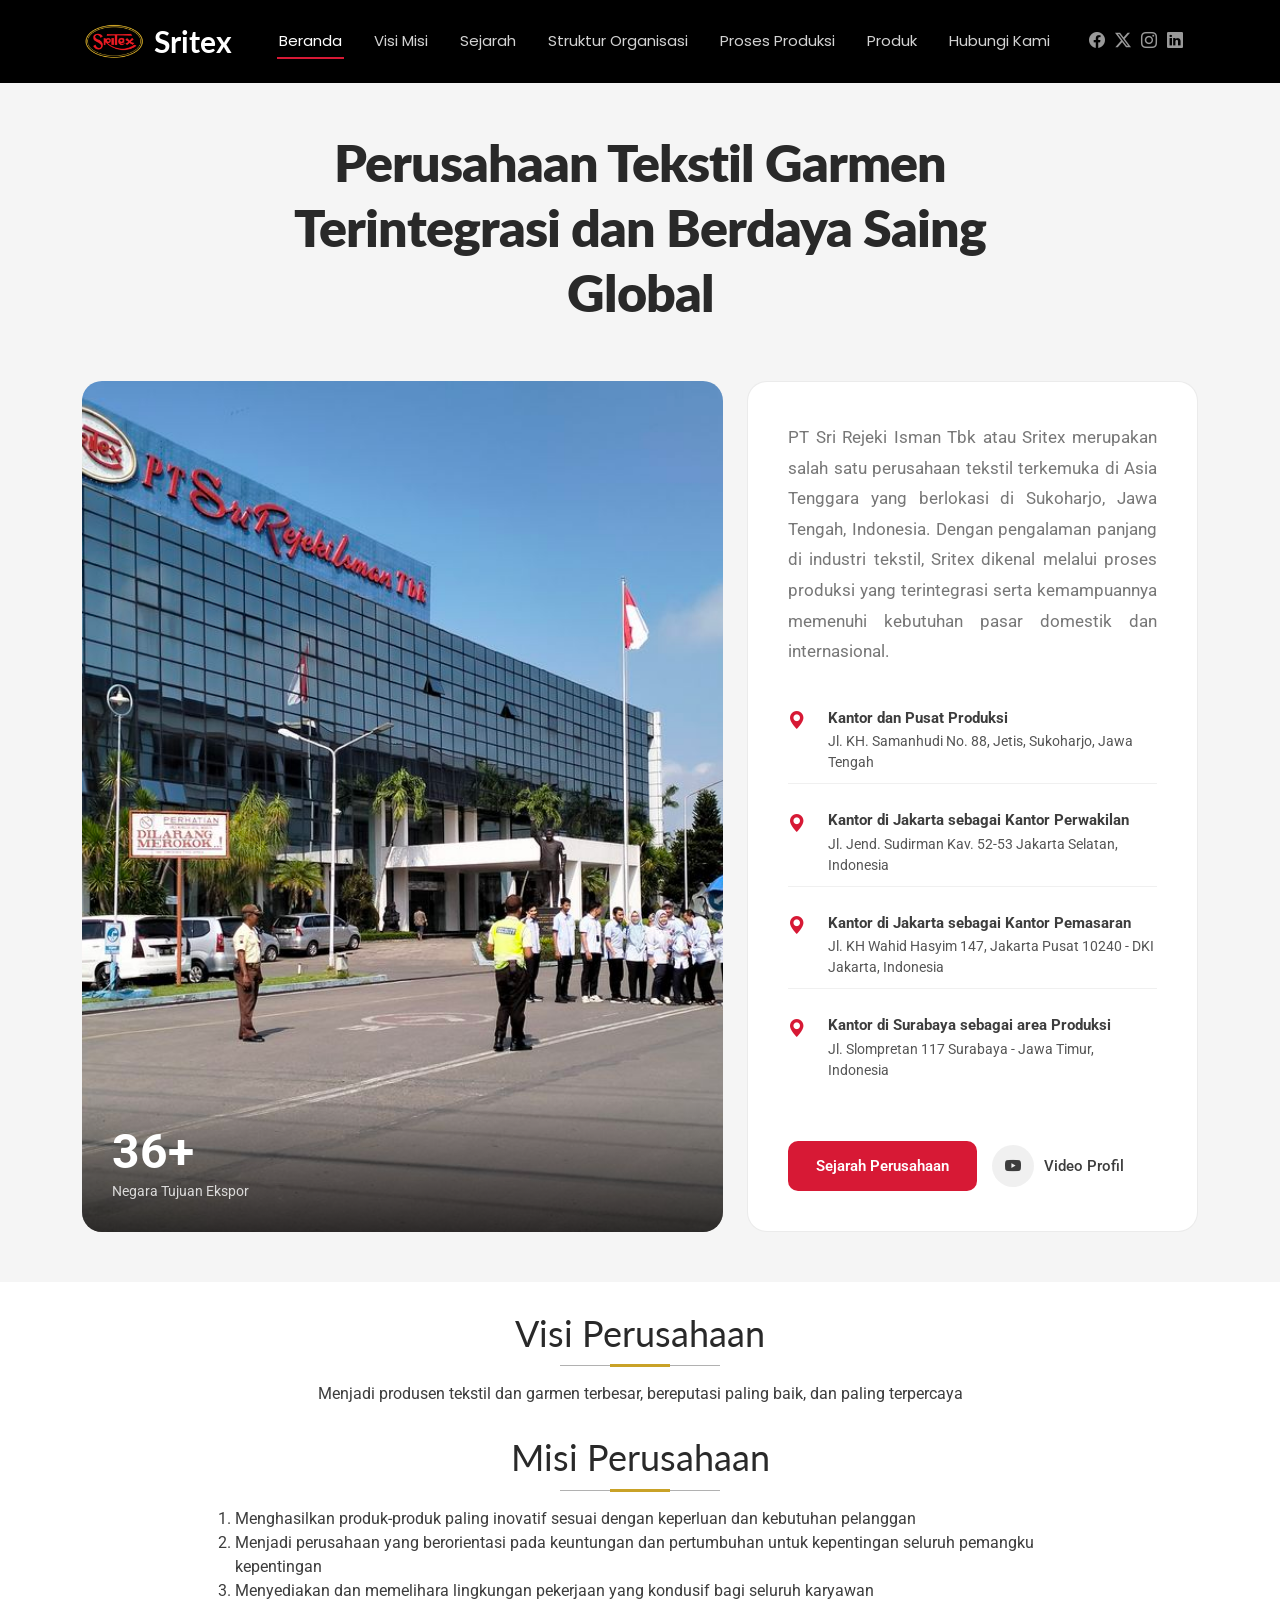
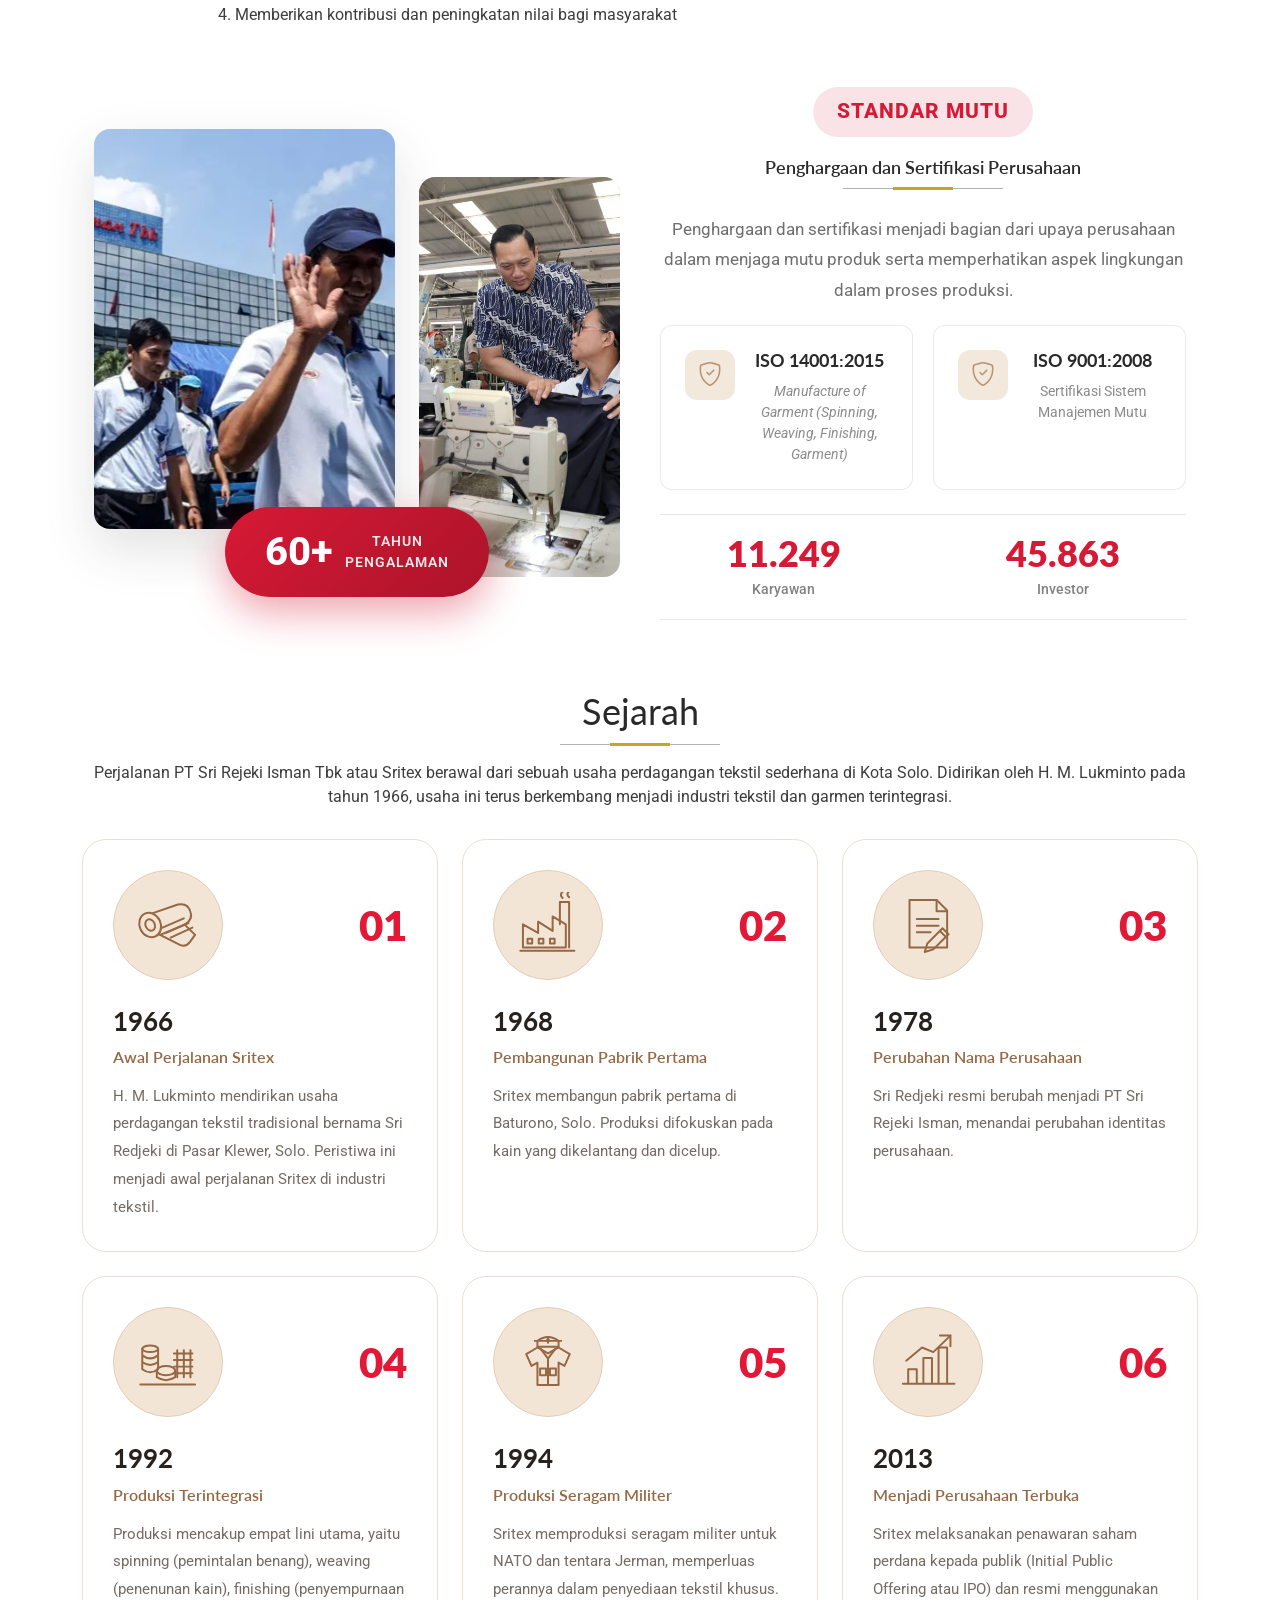
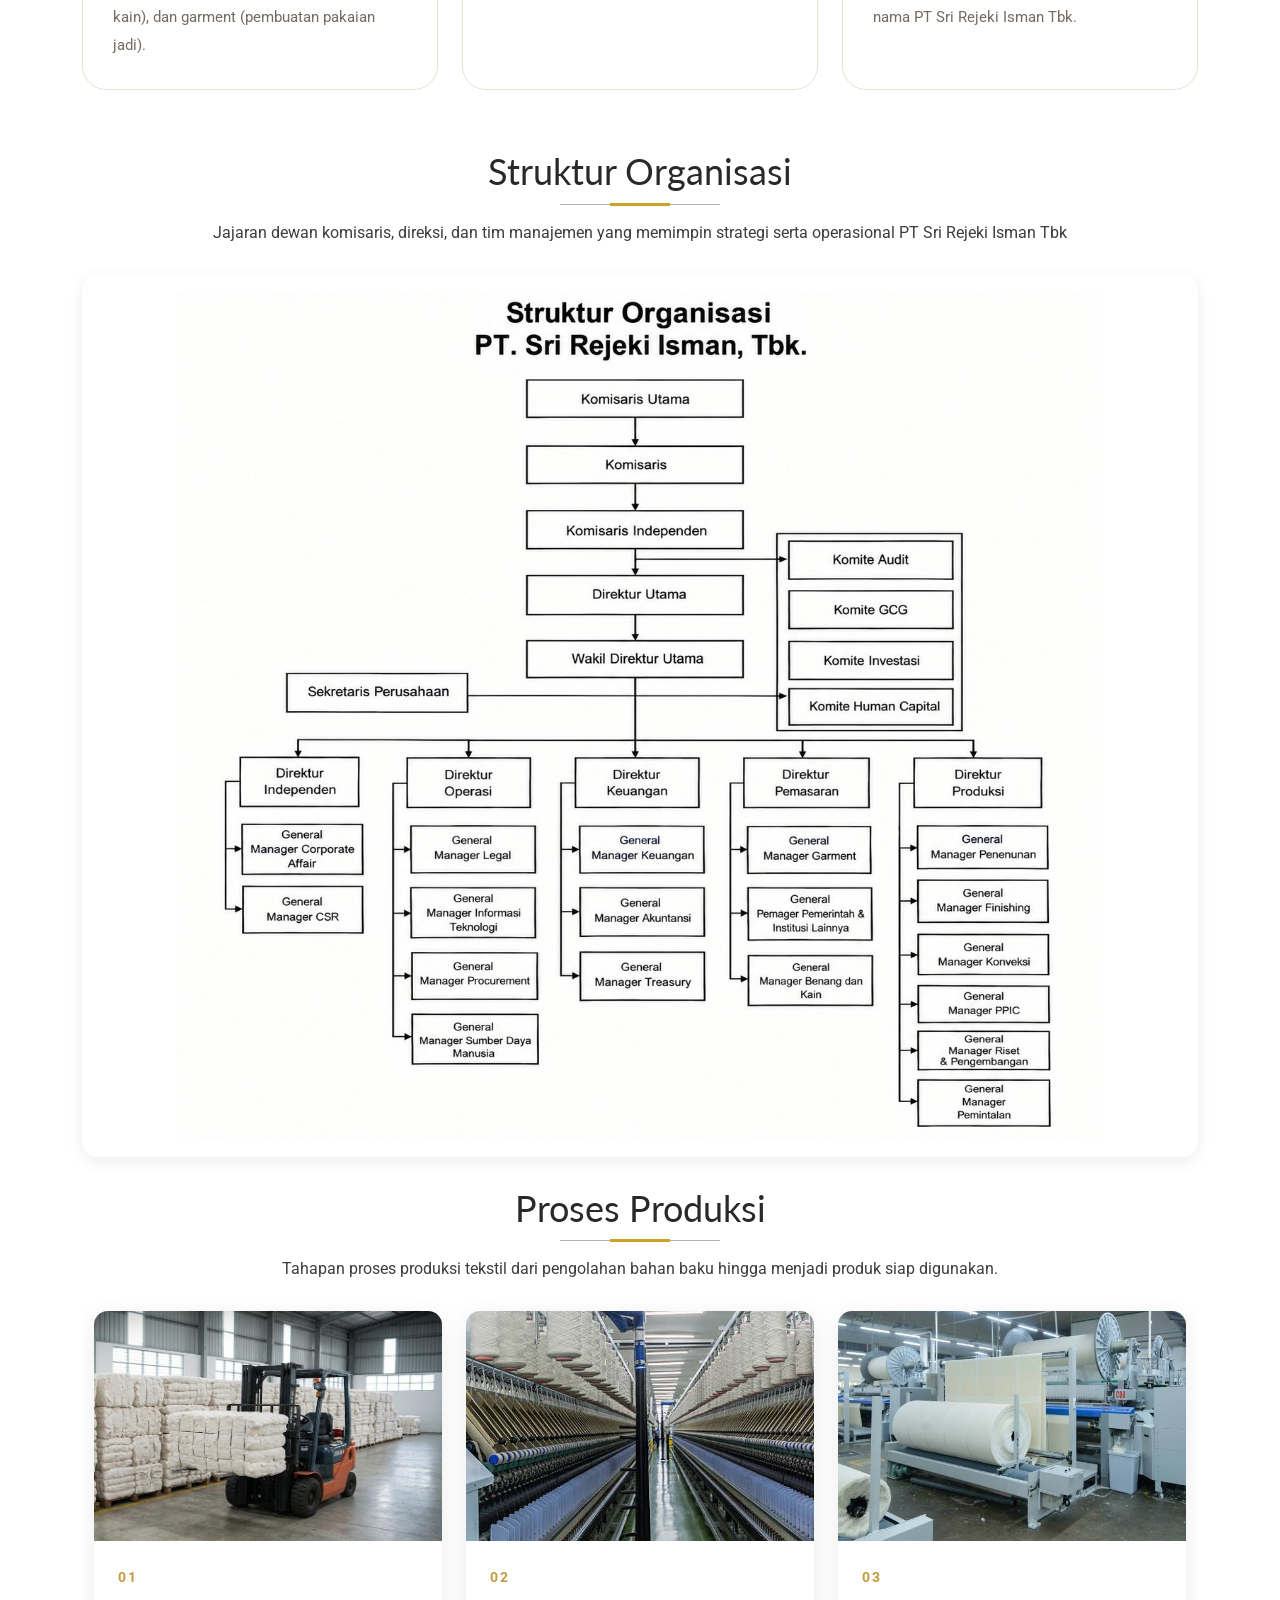
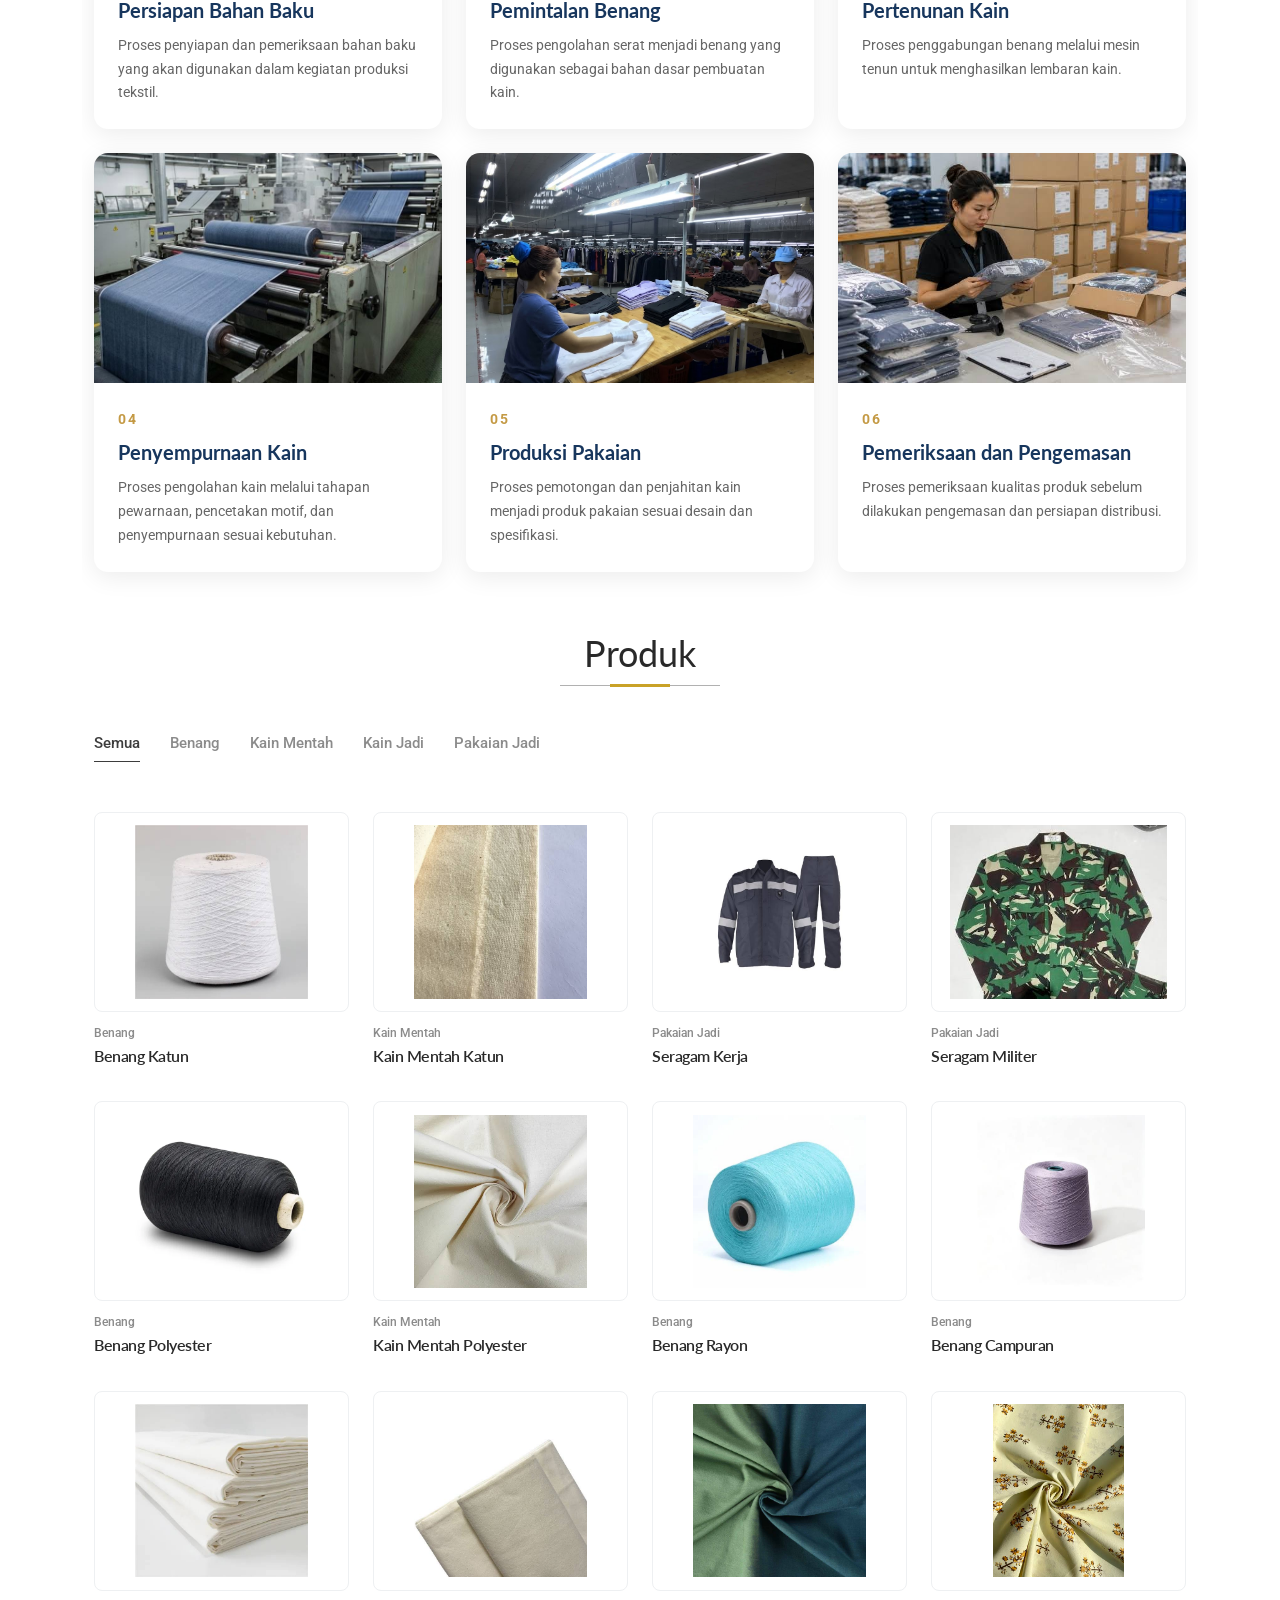
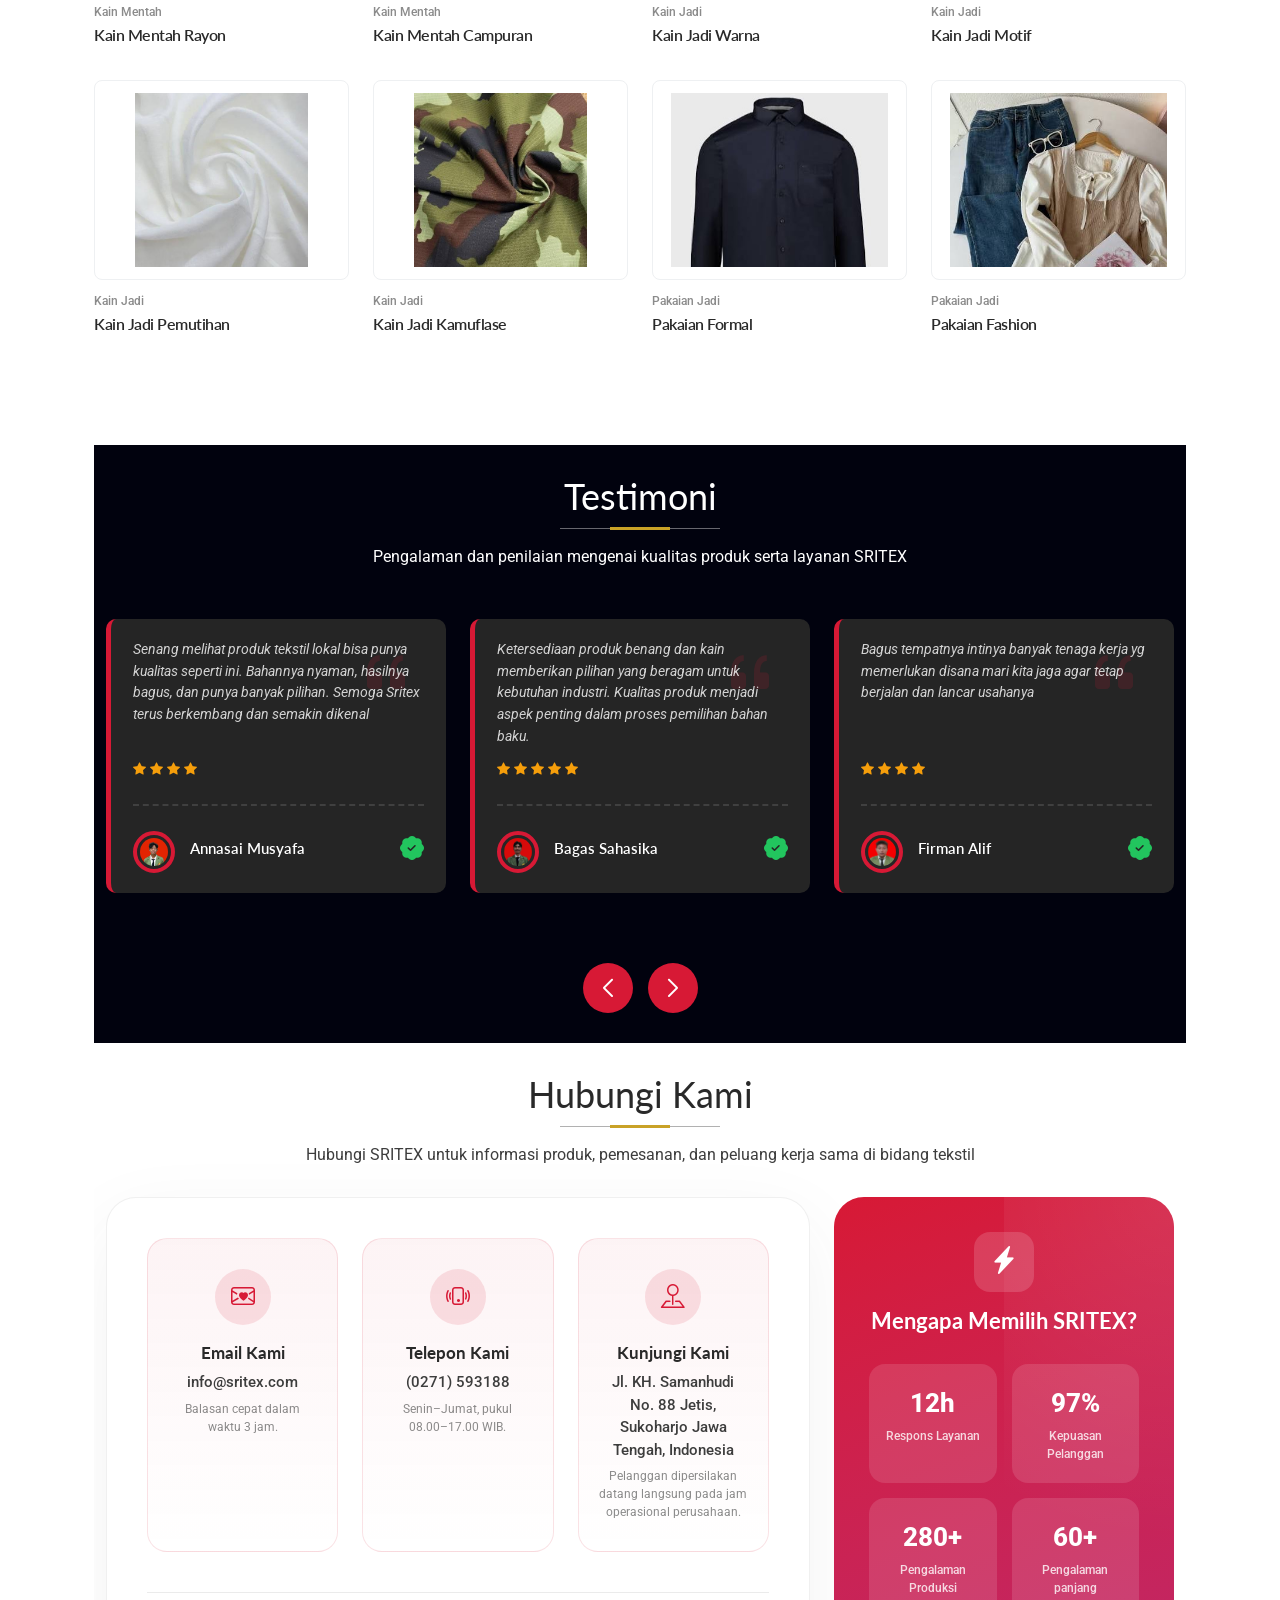
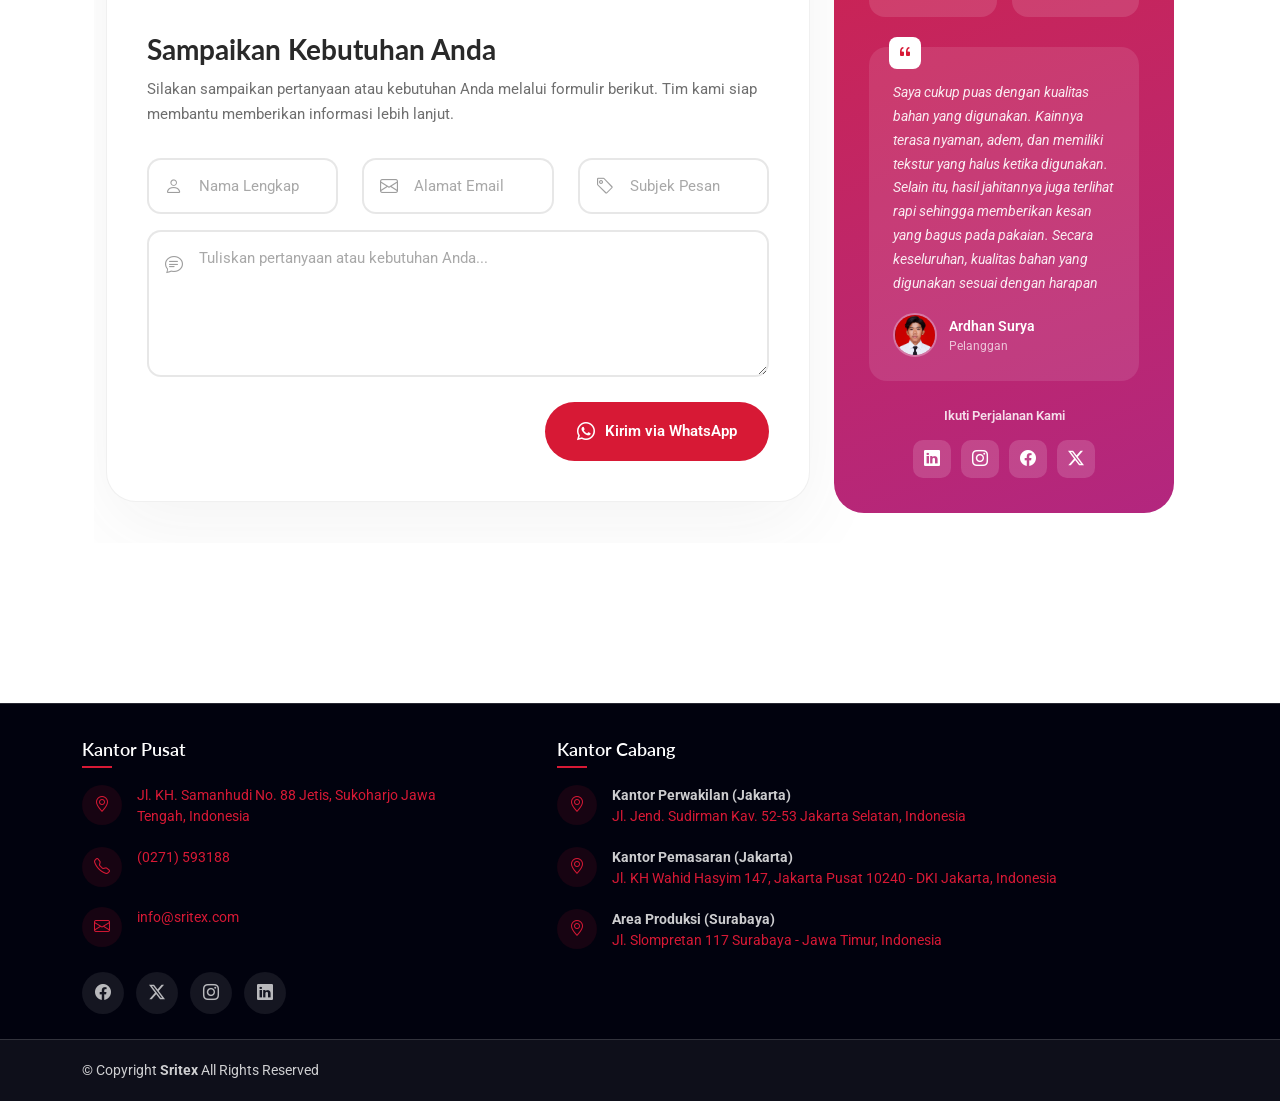
==== index.html @ 5b8306f3 "BARUUUU" ====
<!DOCTYPE html>
<html lang="en">

<head>
  <meta charset="utf-8">
  <meta content="width=device-width, initial-scale=1.0" name="viewport">
  <title>PT Sri Rejeki Isman Tbk | Profil Perusahaan</title>
  <meta name="description" content="">
  <meta name="keywords" content="">

  <!-- Favicons -->
  <link href="assets/img/favicon.png" rel="icon">
  <link href="assets/img/apple-touch-icon.png" rel="apple-touch-icon">

  <!-- Fonts -->
  <link href="https://fonts.googleapis.com" rel="preconnect">
  <link href="https://fonts.gstatic.com" rel="preconnect" crossorigin>
  <link href="https://fonts.googleapis.com/css2?family=Roboto:ital,wght@0,100;0,300;0,400;0,500;0,700;0,900;1,100;1,300;1,400;1,500;1,700;1,900&family=Lato:ital,wght@0,100;0,300;0,400;0,700;0,900;1,100;1,300;1,400;1,700;1,900&family=Poppins:ital,wght@0,100;0,200;0,300;0,400;0,500;0,600;0,700;0,800;0,900;1,100;1,200;1,300;1,400;1,500;1,600;1,700;1,800;1,900&display=swap" rel="stylesheet">

  <!-- Vendor CSS Files -->
  <link href="assets/vendor/bootstrap/css/bootstrap.min.css" rel="stylesheet">
  <link href="assets/vendor/bootstrap-icons/bootstrap-icons.css" rel="stylesheet">
  <link href="assets/vendor/aos/aos.css" rel="stylesheet">
  <link href="assets/vendor/glightbox/css/glightbox.min.css" rel="stylesheet">
  <link href="assets/vendor/swiper/swiper-bundle.min.css" rel="stylesheet">

  <!-- Main CSS File -->
  <link href="assets/css/main.css" rel="stylesheet">

  <!-- =======================================================
  * Template Name: Creativo
  * Template URL: https://bootstrapmade.com/creativo-bootstrap-creative-agency-template/
  * Updated: Mar 23 2026 with Bootstrap v5.3.8
  * Author: BootstrapMade.com
  * License: https://bootstrapmade.com/license/
  ======================================================== -->
</head>

<body class="index-page">

  <header id="header" class="header d-flex align-items-center fixed-top">
    <div class="container position-relative d-flex align-items-center justify-content-between">

      <a href="index.html" class="logo d-flex align-items-center me-auto me-xl-0">
  <img src="assets/img/LOGO SRITEX.png" alt="Logo Sritex">
  <h1 class="sitename">Sritex</h1>
</a>

      <nav id="navmenu" class="navmenu">
        <ul>
          <li><a href="#beranda" class="active">Beranda</a></li>
          <li><a href="#visi-misi">Visi Misi</a></li>
          <li><a href="#sejarah">Sejarah</a></li>
             <li><a href="#struktur-organisasi">Struktur Organisasi</a></li>
         <li><a href="#proses-produksi">Proses Produksi</a></li>  
         <li><a href="#produk">Produk</a></li>
          <li><a href="#Kontak">Hubungi Kami</a></li>
        </ul>
        <i class="mobile-nav-toggle d-xl-none bi bi-list"></i>
      </nav>

     
<div class="header-social-links">
 <div class="social-links">
  <a href="https://www.facebook.com/sritex.indonesia/" target="_blank" rel="noopener noreferrer" aria-label="Facebook Sritex">
    <i class="bi bi-facebook"></i>
  </a>

  <a href="https://x.com/SritexIndonesia" target="_blank" rel="noopener noreferrer" aria-label="X Sritex">
    <i class="bi bi-twitter-x"></i>
  </a>

  <a href="https://www.instagram.com/sritexindonesia/" target="_blank" rel="noopener noreferrer" aria-label="Instagram Sritex">
    <i class="bi bi-instagram"></i>
  </a>

  <a href="https://www.linkedin.com/company/sritex/" target="_blank" rel="noopener noreferrer" aria-label="LinkedIn Sritex">
    <i class="bi bi-linkedin"></i>
  </a>
</div>


    </div>
  </header>

  <main class="main">

    <!-- Beranda Section -->
    <section id="beranda" class="hero section light-background">

      <div class="container">

        <div class="row">

          <div class="col-12" data-aos="fade-down">

            <div class="hero-header">
              <h1>Perusahaan Tekstil Garmen Terintegrasi dan Berdaya Saing Global <span class="highlight"></span></h1>
            </div>

          </div><!-- End Header Column -->

        </div>

        <div class="row g-4 mt-4">

          <div class="col-lg-7" data-aos="fade-up" data-aos-delay="100">

            <div class="media-block">
              <img src="assets/img/about/img1.jpg" alt="Creative Digital Solutions" class="img-fluid">
              <div class="overlay-content">
                <div class="stats-item">
                  <span class="number">36+</span>
                  <span class="label">Negara Tujuan Ekspor</span>
                </div>
              </div>
            </div>

          </div><!-- End Media Column -->

          <div class="col-lg-5" data-aos="fade-up" data-aos-delay="200">

            <div class="info-block">
              <p class="lead-text">PT Sri Rejeki Isman Tbk atau Sritex merupakan salah satu perusahaan tekstil terkemuka di Asia Tenggara yang berlokasi di Sukoharjo, Jawa Tengah, Indonesia. Dengan pengalaman panjang di industri tekstil, Sritex dikenal melalui proses produksi yang terintegrasi serta kemampuannya memenuhi kebutuhan pasar domestik dan internasional.</p>

              <ul class="feature-list">
                <li style="display: flex; align-items: flex-start; margin-bottom: 15px;">
  <a href="https://www.google.com/maps/place/PT.+Sri+Rejeki+Isman+Tbk/@-7.6928,110.8273252,346m/data=!3m2!1e3!4b1!4m6!3m5!1s0x2e7a1687a439ba9f:0xd250127b59dade69!8m2!3d-7.6928015!4d110.8280299!16s%2Fg%2F1tz274cr" target="_blank" rel="noopener noreferrer" style="color: #ce1212; margin-right: 10px; font-size: 18px; text-decoration: none;">
    <i class="bi bi-geo-alt-fill"></i>
  </a>
  <div>
    <strong>Kantor dan Pusat Produksi</strong>
    <p style="font-weight: normal; font-size: 14px; color: #555; margin: 2px 0 0 0;">
      <a href="https://www.google.com/maps/place/PT.+Sri+Rejeki+Isman+Tbk/@-7.6928,110.8273252,346m/data=!3m2!1e3!4b1!4m6!3m5!1s0x2e7a1687a439ba9f:0xd250127b59dade69!8m2!3d-7.6928015!4d110.8280299!16s%2Fg%2F1tz274cr" target="_blank" rel="noopener noreferrer" style="color: inherit; text-decoration: none;">
        Jl. KH. Samanhudi No. 88, Jetis, Sukoharjo, Jawa Tengah
      </a>
    </p>
  </div>
</li>

<li style="display: flex; align-items: flex-start; margin-bottom: 15px;">
  <a href="https://www.google.com/maps/place/Jl.+Jend.+Sudirman+kav+52-53,+RT.5%2FRW.3,+Senayan,+Kec.+Kby.+Baru,+Kota+Jakarta+Selatan,+Daerah+Khusus+Ibukota+Jakarta+12190/@-6.2247285,106.8107518,182m/data=!3m1!1e3!4m18!1m11!3m10!1s0x2e69f1513c917d01:0x7410034730367e7f!2sJl.+Jend.+Sudirman+kav+52-53,+RT.5%2FRW.3,+Senayan,+Kec.+Kby.+Baru,+Kota+Jakarta+Selatan,+Daerah+Khusus+Ibukota+Jakarta+12190!3b1!8m2!3d-6.2247181!4d106.8106879!10e5!14m1!1BCgIgAQ!16s%2Fg%2F11fpkm5pgk!3m5!1s0x2e69f1513c917d01:0x7410034730367e7f!8m2!3d-6.2247181!4d106.8106879!16s%2Fg%2F11fpkm5pgk" target="_blank" rel="noopener noreferrer" style="color: #ce1212; margin-right: 10px; font-size: 18px; text-decoration: none;">
    <i class="bi bi-geo-alt-fill"></i>
  </a>
  <div>
    <strong>Kantor di Jakarta sebagai Kantor Perwakilan</strong>
    <p style="font-weight: normal; font-size: 14px; color: #555; margin: 2px 0 0 0;">
      <a href="https://www.google.com/maps/place/Jl.+Jend.+Sudirman+kav+52-53,+RT.5%2FRW.3,+Senayan,+Kec.+Kby.+Baru,+Kota+Jakarta+Selatan,+Daerah+Khusus+Ibukota+Jakarta+12190/@-6.2247285,106.8107518,182m/data=!3m1!1e3!4m18!1m11!3m10!1s0x2e69f1513c917d01:0x7410034730367e7f!2sJl.+Jend.+Sudirman+kav+52-53,+RT.5%2FRW.3,+Senayan,+Kec.+Kby.+Baru,+Kota+Jakarta+Selatan,+Daerah+Khusus+Ibukota+Jakarta+12190!3b1!8m2!3d-6.2247181!4d106.8106879!10e5!14m1!1BCgIgAQ!16s%2Fg%2F11fpkm5pgk!3m5!1s0x2e69f1513c917d01:0x7410034730367e7f!8m2!3d-6.2247181!4d106.8106879!16s%2Fg%2F11fpkm5pgk" target="_blank" rel="noopener noreferrer" style="color: inherit; text-decoration: none;">
        Jl. Jend. Sudirman Kav. 52-53 Jakarta Selatan, Indonesia
      </a>
    </p>
  </div>
</li>

<li style="display: flex; align-items: flex-start; margin-bottom: 15px;">
  <a href="https://www.google.com/maps/place/Jl.+K.H.+Wahid+Hasyim+No.147,+RT.10,+Kb.+Kacang,+Kecamatan+Tanah+Abang,+Kota+Jakarta+Pusat,+Daerah+Khusus+Ibukota+Jakarta+10240/@-6.1874044,106.8173322,17z/data=!3m1!4b1!4m6!3m5!1s0x2e69f427dad26f2f:0xf93ef3b245a1ddee!8m2!3d-6.1874097!4d106.8199071!16s%2Fg%2F11wb1ky9gv" target="_blank" rel="noopener noreferrer" style="color: #ce1212; margin-right: 10px; font-size: 18px; text-decoration: none;">
    <i class="bi bi-geo-alt-fill"></i>
  </a>
  <div>
    <strong>Kantor di Jakarta sebagai Kantor Pemasaran</strong>
    <p style="font-weight: normal; font-size: 14px; color: #555; margin: 2px 0 0 0;">
      <a href="https://www.google.com/maps/place/Jl.+K.H.+Wahid+Hasyim+No.147,+RT.10,+Kb.+Kacang,+Kecamatan+Tanah+Abang,+Kota+Jakarta+Pusat,+Daerah+Khusus+Ibukota+Jakarta+10240/@-6.1874044,106.8173322,17z/data=!3m1!4b1!4m6!3m5!1s0x2e69f427dad26f2f:0xf93ef3b245a1ddee!8m2!3d-6.1874097!4d106.8199071!16s%2Fg%2F11wb1ky9gv" target="_blank" rel="noopener noreferrer" style="color: inherit; text-decoration: none;">
        Jl. KH Wahid Hasyim 147, Jakarta Pusat 10240 - DKI Jakarta, Indonesia
      </a>
    </p>
  </div>
</li>

<li style="display: flex; align-items: flex-start; margin-bottom: 15px;">
  <a href="https://www.google.com/maps/place/Jl.+Slompretan+No.117,+RT.003%2FRW.01,+Bongkaran,+Kec.+Pabean+Cantian,+Surabaya,+Jawa+Timur+60161/@-7.2374794,112.738287,17z/data=!4m6!3m5!1s0x2dd7f917923de5ed:0x9c36b107b22c817d!8m2!3d-7.2374847!4d112.7408619!16s%2Fg%2F11nnks_srg" target="_blank" rel="noopener noreferrer" style="color: #ce1212; margin-right: 10px; font-size: 18px; text-decoration: none;">
    <i class="bi bi-geo-alt-fill"></i>
  </a>
  <div>
    <strong>Kantor di Surabaya sebagai area Produksi</strong>
    <p style="font-weight: normal; font-size: 14px; color: #555; margin: 2px 0 0 0;">
      <a href="https://www.google.com/maps/place/Jl.+Slompretan+No.117,+RT.003%2FRW.01,+Bongkaran,+Kec.+Pabean+Cantian,+Surabaya,+Jawa+Timur+60161/@-7.2374794,112.738287,17z/data=!4m6!3m5!1s0x2dd7f917923de5ed:0x9c36b107b22c817d!8m2!3d-7.2374847!4d112.7408619!16s%2Fg%2F11nnks_srg" target="_blank" rel="noopener noreferrer" style="color: inherit; text-decoration: none;">
        Jl. Slompretan 117 Surabaya - Jawa Timur, Indonesia
      </a>
    </p>
  </div>
</li>
              </ul>

              <div class="action-row" style="display: flex; align-items: center; gap: 15px; flex-wrap: nowrap;">
  <a href="#sejarah" class="btn-get-started">Sejarah Perusahaan</a>
  <a href="https://www.youtube.com/watch?v=KuWUPqxIbQw&t=13s" target="_blank" rel="noopener noreferrer" class="btn-contact" style="margin: 0; white-space: nowrap;">
    <i class="bi bi-youtube"></i>
    <span>Video Profil</span>
  </a>
</div>
            </div>

          </div><!-- End Info Column -->

        </div>

      </div>

    </section><!-- /Hero Section -->

    <!-- Visi Misi Section -->
    <section id="visi-misi" class="about section">

      <!-- Section Title -->
      <div class="container section-title" data-aos="fade-up">
        <h2>Visi Perusahaan</h2>
        <p>Menjadi produsen tekstil dan garmen terbesar, bereputasi paling baik, dan paling terpercaya</p>

        <h2>Misi Perusahaan</h2>
        <ol style="text-align: left; max-width: 850px; margin: 0 auto; padding-left: 20px;">
          <li>Menghasilkan produk-produk paling inovatif sesuai dengan keperluan dan kebutuhan pelanggan</li>
          <li>Menjadi perusahaan yang berorientasi pada keuntungan dan pertumbuhan untuk kepentingan seluruh pemangku kepentingan</li>
          <li>Menyediakan dan memelihara lingkungan pekerjaan yang kondusif bagi seluruh karyawan</li>
          <li>Memberikan kontribusi dan peningkatan nilai bagi masyarakat</li>
        </ol>

      <div class="container" data-aos="fade-up" data-aos-delay="100">

        <div class="about-wrapper">

          <div class="image-gallery" data-aos="zoom-in" data-aos-delay="200">
            <div class="gallery-grid">
              <div class="gallery-item main-image">
                <img src="assets/img/about/about-14.jpg" alt="Professional team collaboration" class="img-fluid" loading="lazy">
              </div>
              <div class="gallery-item side-image">
                <img src="assets/img/about/about-square-12.jpg" alt="Creative workspace environment" class="img-fluid" loading="lazy">
              </div>
            </div>
            <div class="experience-badge">
              <div class="badge-inner">
                <span class="number">60+</span>
                <span class="label">TAHUN PENGALAMAN</span>
              </div>
            </div>
          </div>

          <div class="info-panel" data-aos="fade-up" data-aos-delay="300">

            <div class="panel-header">
  <span class="tagline" style="font-size: 1.3rem; font-weight: 800; padding: 0.6rem 1.5rem;">STANDAR MUTU</span>
  <h2 style="font-size: 1.1rem; font-weight: 600;">Penghargaan dan Sertifikasi Perusahaan</h2>
</div>

            <p class="description">
              Penghargaan dan sertifikasi menjadi bagian dari upaya perusahaan dalam menjaga mutu produk serta memperhatikan aspek lingkungan dalam proses produksi.
            </p>

            <div class="highlights-row">
              <div class="highlight-box" data-aos="fade-up" data-aos-delay="350">
                <div class="icon-wrap">
                  <i class="bi bi-shield-check"></i>
                </div>
                <div class="highlight-content">
                  <h4>ISO 14001:2015</h4>
                  <p><em>Manufacture of Garment (Spinning, Weaving, Finishing, Garment)</em></p>
                </div>
              </div>
              <div class="highlight-box" data-aos="fade-up" data-aos-delay="400">
                <div class="icon-wrap">
                 <i class="bi bi-shield-check"></i>
                </div>
                <div class="highlight-content">
                  <h4>ISO 9001:2008</h4>
                  <p>Sertifikasi Sistem Manajemen Mutu</p>
                </div>
              </div>
            </div>

            <div class="stats-row" data-aos="fade-up" data-aos-delay="450">
              <div class="stat-block">
                <h3>11.249</h3>
                <span>Karyawan</span>
              </div>
              <div class="stat-block">
                <h3>45.863</h3>
                <span>Investor</span>
              </div>
              </div>
            </div>

           

          </div>

        </div>

      </div>

    </section><!-- /Tentang Section -->

    
<!-- Sejarah Section -->
<section id="sejarah" class="services section history-section">

  <div class="container section-title" data-aos="fade-up">
    <h2>Sejarah</h2>
    <p>
      Perjalanan PT Sri Rejeki Isman Tbk atau Sritex berawal dari
      sebuah usaha perdagangan tekstil sederhana di Kota Solo.
      Didirikan oleh H. M. Lukminto pada tahun 1966, usaha ini terus
      berkembang menjadi industri tekstil dan garmen terintegrasi.
    </p>
  </div>

  <div class="container">
    <div class="row g-4">

      <!-- 1966 -->
      <div class="col-lg-4 col-md-6">
        <article class="service-card history-card">
          <div class="card-header">
            <div class="history-icon">
              <svg viewBox="0 0 100 100" fill="none">
                <g stroke="currentColor" stroke-width="3"
                   stroke-linecap="round" stroke-linejoin="round">
                  <ellipse cx="23" cy="50" rx="16" ry="19"
                    transform="rotate(-25 23 50)"/>
                  <ellipse cx="23" cy="50" rx="7" ry="9"
                    transform="rotate(-25 23 50)"/>
                  <path d="M27 32 65 19Q80 16 84 30Q88 42 76 49L38 65"/>
                  <path d="M38 65 68 80Q77 84 83 76L91 65 75 49"/>
                  <path d="M39 55 74 40M47 62 81 47M54 69 87 54"/>
                </g>
              </svg>
            </div>
            <span class="service-num">01</span>
          </div>
          <div class="card-body">
            <h4>1966</h4>
            <h5>Awal Perjalanan Sritex</h5>
            <p>H. M. Lukminto mendirikan usaha perdagangan tekstil tradisional bernama Sri Redjeki di Pasar Klewer, Solo. Peristiwa ini menjadi awal perjalanan Sritex di industri tekstil.</p>
          </div>
        </article>
      </div>

      <!-- 1968 -->
      <div class="col-lg-4 col-md-6">
        <article class="service-card history-card">
          <div class="card-header">
            <div class="history-icon">
              <svg viewBox="0 0 100 100" fill="none">
                <g stroke="currentColor" stroke-width="3"
                   stroke-linecap="round" stroke-linejoin="round">
                  <path d="M12 84V49L35 62V45L57 59V37L77 49V84Z"/>
                  <path d="M68 49V15H82V84"/>
                  <path d="M19 71h7v7h-7zM36 71h7v7h-7zM53 71h7v7h-7z"/>
                  <path d="M8 89H90"/>
                  <path d="M72 9q-5-5 0-9M82 8q-5-5 0-9"/>
                </g>
              </svg>
            </div>
            <span class="service-num">02</span>
          </div>
          <div class="card-body">
            <h4>1968</h4>
            <h5>Pembangunan Pabrik Pertama</h5>
            <p>Sritex membangun pabrik pertama di Baturono, Solo. Produksi difokuskan pada kain yang dikelantang dan dicelup.</p>
          </div>
        </article>
      </div>

      <!-- 1978 -->
      <div class="col-lg-4 col-md-6">
        <article class="service-card history-card">
          <div class="card-header">
            <div class="history-icon">
              <svg viewBox="0 0 100 100" fill="none">
                <g stroke="currentColor" stroke-width="3"
                   stroke-linecap="round" stroke-linejoin="round">
                  <path d="M22 12H63L79 28V84H22Z"/>
                  <path d="M63 12V29H79"/>
                  <path d="M33 41H66M33 51H66M33 61H54"/>
                  <path d="m49 78 23-23 9 9-23 23-13 4z"/>
                  <path d="m68 59 9 9"/>
                </g>
              </svg>
            </div>
            <span class="service-num">03</span>
          </div>
          <div class="card-body">
            <h4>1978</h4>
            <h5>Perubahan Nama Perusahaan</h5>
            <p>Sri Redjeki resmi berubah menjadi PT Sri Rejeki Isman, menandai perubahan identitas perusahaan.</p>
          </div>
        </article>
      </div>

      <!-- 1992 -->
      <div class="col-lg-4 col-md-6">
        <article class="service-card history-card">
          <div class="card-header">
            <div class="history-icon">
              <svg viewBox="0 0 100 100" fill="none">
                <g stroke="currentColor" stroke-width="3"
                   stroke-linecap="round" stroke-linejoin="round">
                  <ellipse cx="23" cy="30" rx="12" ry="5"/>
                  <path d="M11 30V61Q23 70 35 61V30M11 40Q23 49 35 40M11 50Q23 59 35 50"/>
                  <ellipse cx="47" cy="63" rx="14" ry="7"/>
                  <path d="M33 63V73Q47 82 61 73V63"/>
                  <path d="M59 37H87M59 47H87M59 57H87M59 67H87"/>
                  <path d="M64 32V73M74 32V73M84 32V73M8 84H91"/>
                </g>
              </svg>
            </div>
            <span class="service-num">04</span>
          </div>
          <div class="card-body">
            <h4>1992</h4>
            <h5>Produksi Terintegrasi</h5>
            <p>Produksi mencakup empat lini utama, yaitu spinning (pemintalan benang), weaving (penenunan kain), finishing (penyempurnaan kain), dan garment (pembuatan pakaian jadi).</p>
          </div>
        </article>
      </div>

      <!-- 1994 -->
      <div class="col-lg-4 col-md-6">
        <article class="service-card history-card">
          <div class="card-header">
            <div class="history-icon">
              <svg viewBox="0 0 100 100" fill="none">
                <g stroke="currentColor" stroke-width="3"
                   stroke-linecap="round" stroke-linejoin="round">
                  <path d="m34 28 16 9 16-9 17 10-8 18-9-5v34H34V51l-9 5-8-18z"/>
                  <path d="m39 30 11 15 11-15M50 45v40"/>
                  <path d="M38 60h9v10h-9zM53 60h9v10h-9z"/>
                  <path d="M34 18q16-12 32 0v9H34zM30 18h40M50 13v8"/>
                  <path d="m50 15 2 3h-4z"/>
                </g>
              </svg>
            </div>
            <span class="service-num">05</span>
          </div>
          <div class="card-body">
            <h4>1994</h4>
            <h5>Produksi Seragam Militer</h5>
            <p>Sritex memproduksi seragam militer untuk NATO dan tentara Jerman, memperluas perannya dalam penyediaan tekstil khusus.</p>
          </div>
        </article>
      </div>

      <!-- 2013 -->
      <div class="col-lg-4 col-md-6">
        <article class="service-card history-card">
          <div class="card-header">
            <div class="history-icon">
              <svg viewBox="0 0 100 100" fill="none">
                <g stroke="currentColor" stroke-width="3"
                   stroke-linecap="round" stroke-linejoin="round">
                  <path d="M12 83H90M20 83V61H33V83M43 83V44H56V83M66 83V28H79V83"/>
                  <path d="m17 48 24-20 17 7 26-25"/>
                  <path d="M68 10H84V26"/>
                </g>
              </svg>
            </div>
            <span class="service-num">06</span>
          </div>
          <div class="card-body">
            <h4>2013</h4>
            <h5>Menjadi Perusahaan Terbuka</h5>
            <p>Sritex melaksanakan penawaran saham perdana kepada publik (Initial Public Offering atau IPO) dan resmi menggunakan nama PT Sri Rejeki Isman Tbk.</p>
          </div>
        </article>
      </div>

    </div>
  </div>
</section>
<!-- /Sejarah Section -->

    
       <!-- Struktur Organisasi Section -->
    <section id="struktur-organisasi" class="team section">

      <!-- Section Title -->
      <div class="container section-title" data-aos="fade-up">
        <h2>Struktur Organisasi</h2>
        <p>Jajaran dewan komisaris, direksi, dan tim manajemen yang memimpin strategi serta operasional PT Sri Rejeki Isman Tbk</p>
      </div><!-- End Section Title -->

      <div class="container" data-aos="fade-up" data-aos-delay="100">

        <div class="row g-4 justify-content-center">

          <div class="col-12" data-aos="fade-up">
  <div class="team-card p-3 text-center" style="background: #ffffff; border-radius: 15px; box-shadow: 0 4px 15px rgba(0,0,0,0.08);">
    <img src="assets/img/STRUKTUR ORGANISASI.jpeg" alt="Struktur Organisasi PT Sri Rejeki Isman Tbk" class="img-fluid" style="width: 100%; max-height: 850px; object-fit: contain; border-radius: 10px;">

  </div>
</div>
</div>     
<!-- Process Production Section -->
<section id="proses-produksi" class="services section">

  <!-- Section Title -->
  <div class="container section-title" data-aos="fade-up">
    <h2>Proses Produksi</h2>
    <p>Tahapan proses produksi tekstil dari pengolahan bahan baku hingga menjadi produk siap digunakan.</p>
  </div>

  <div class="container">
    <div class="row gy-4">

      <!-- Tahap 1 -->
      <div class="col-lg-4 col-md-6" data-aos="fade-up">
        <div class="process-card">
          <div class="process-image">
            <img src="assets/img/persiapan bahan baku(1).jpeg" alt="Persiapan Bahan Baku">
          </div>
          <div class="process-content">
            <span class="process-number">01</span>
            <h3>Persiapan Bahan Baku</h3>
            <p>Proses penyiapan dan pemeriksaan bahan baku yang akan digunakan dalam kegiatan produksi tekstil.</p>
          </div>
        </div>
      </div>

      <!-- Tahap 2 -->
      <div class="col-lg-4 col-md-6" data-aos="fade-up" data-aos-delay="100">
        <div class="process-card">
          <div class="process-image">
            <img src="assets/img/pemintalan benang 1.jpeg" alt="Pemintalan Benang">
          </div>
          <div class="process-content">
            <span class="process-number">02</span>
            <h3>Pemintalan Benang</h3>
            <p>Proses pengolahan serat menjadi benang yang digunakan sebagai bahan dasar pembuatan kain.</p>
          </div>
        </div>
      </div>

      <!-- Tahap 3 -->
      <div class="col-lg-4 col-md-6" data-aos="fade-up" data-aos-delay="200">
        <div class="process-card">
          <div class="process-image">
            <img src="assets/img/pertenunan kaun.jpeg" alt="Pertenunan Kain">
          </div>
          <div class="process-content">
            <span class="process-number">03</span>
            <h3>Pertenunan Kain</h3>
            <p>Proses penggabungan benang melalui mesin tenun untuk menghasilkan lembaran kain.</p>
          </div>
        </div>
      </div>

      <!-- Tahap 4 -->
      <div class="col-lg-4 col-md-6" data-aos="fade-up">
        <div class="process-card">
          <div class="process-image">
            <img src="assets/img/penyempurnaan kain 1(1).jpeg" alt="Penyempurnaan Kain">
          </div>
          <div class="process-content">
            <span class="process-number">04</span>
            <h3>Penyempurnaan Kain</h3>
            <p>Proses pengolahan kain melalui tahapan pewarnaan, pencetakan motif, dan penyempurnaan sesuai kebutuhan.</p>
          </div>
        </div>
      </div>

      <!-- Tahap 5 -->
      <div class="col-lg-4 col-md-6" data-aos="fade-up" data-aos-delay="100">
        <div class="process-card">
          <div class="process-image">
            <img src="assets/img/produksi kain.jpeg" alt="Produksi Pakaian">
          </div>
          <div class="process-content">
            <span class="process-number">05</span>
            <h3>Produksi Pakaian</h3>
            <p>Proses pemotongan dan penjahitan kain menjadi produk pakaian sesuai desain dan spesifikasi.</p>
          </div>
        </div>
      </div>

      <!-- Tahap 6 -->
      <div class="col-lg-4 col-md-6" data-aos="fade-up" data-aos-delay="200">
        <div class="process-card">
          <div class="process-image">
            <img src="assets/img/pemeriksaan dan pengemasan.jpeg" alt="Pemeriksaan dan Pengemasan">
          </div>
          <div class="process-content">
            <span class="process-number">06</span>
            <h3>Pemeriksaan dan Pengemasan</h3>
            <p>Proses pemeriksaan kualitas produk sebelum dilakukan pengemasan dan persiapan distribusi.</p>
          </div>
        </div>
      </div>

    </div>
  </div>
</section>
<!-- /Process Production Section -->

    <!-- Produk Section -->
    <section id="produk" class="portfolio section">

      <!-- Section Title -->
      <div class="container section-title" data-aos="fade-up">
        <h2>Produk</h2>
        
      </div><!-- End Section Title -->

      <div class="container">

        <div class="isotope-layout" data-default-filter="*" data-layout="masonry" data-sort="original-order">

          <div class="filter-header" data-aos="fade-up" data-aos-delay="100">
           <ul class="portfolio-filters isotope-filters">
  <li data-filter="*" class="filter-active">Semua</li>
  <li data-filter=".filter-web">Benang</li>
  <li data-filter=".filter-branding">Kain Mentah</li>
  <li data-filter=".filter-kain-jadi">Kain Jadi</li>
  <li data-filter=".filter-campaign">Pakaian Jadi</li>
</ul>
          </div><!-- End Filter Header -->

          <div class="row g-4 isotope-container" data-aos="fade-up" data-aos-delay="200">

            <div class="col-lg-6 col-md-6 portfolio-item isotope-item filter-web">
              <div class="portfolio-card">
                <div class="portfolio-image">
                  <img src="assets/img/portfolio/BENANG KATUN.jpg" class="img-fluid" alt="" loading="lazy">
                  <div class="portfolio-overlay">
                    <div class="overlay-actions">
                      <a href="assets/img/portfolio/BENANG KATUN.jpg" title="Benang Katun" data-gallery="portfolio-gallery-web" class="glightbox action-btn"><i class="bi bi-arrows-fullscreen"></i></a>
                      <a href="terms.html#benang-katun" title="Detail Produk" class="action-btn"><i class="bi bi-arrow-right"></i></a>
                    </div>
                  </div>
                </div>
                <div class="portfolio-content">
                  <span class="portfolio-category">Benang</span>
                  <h4 class="portfolio-title">Benang Katun</h4>
                </div>
              </div>
            </div><!-- End Portfolio Item -->

            <div class="col-lg-6 col-md-6 portfolio-item isotope-item filter-branding">
              <div class="portfolio-card">
                <div class="portfolio-image">
                  <img src="assets/img/portfolio/KAIN MENTAH KATUN.jpg" class="img-fluid" alt="" loading="lazy">
                  <div class="portfolio-overlay">
                    <div class="overlay-actions">
                      <a href="assets/img/portfolio/KAIN MENTAH KATUN.jpg" title="Kain Mentah Katun" data-gallery="portfolio-gallery-branding" class="glightbox action-btn"><i class="bi bi-arrows-fullscreen"></i></a>
                      <a href="terms.html#kain-mentah-katun" title="Detail Produk" class="action-btn"><i class="bi bi-arrow-right"></i></a>
                    </div>
                  </div>
                </div>
                <div class="portfolio-content">
                  <span class="portfolio-category">Kain Mentah</span>
                  <h4 class="portfolio-title">Kain Mentah Katun</h4>
                </div>
              </div>
            </div><!-- End Portfolio Item -->

           <!-- Seragam Kerja -->
<div class="col-lg-6 col-md-6 portfolio-item isotope-item filter-campaign">
  <div class="portfolio-card">
    <div class="portfolio-image">
      <img src="assets/img/portfolio/SERAGAM KERJA.jpg" class="img-fluid" alt="" loading="lazy">
      <div class="portfolio-overlay">
        <div class="overlay-actions">
          <a href="assets/img/portfolio/SERAGAM KERJA.jpg" title="Seragam Kerja" data-gallery="portfolio-gallery-campaign" class="glightbox action-btn"><i class="bi bi-arrows-fullscreen"></i></a>
          <a href="terms.html#seragam-kerja" title="Detail Produk" class="action-btn"><i class="bi bi-arrow-right"></i></a>
        </div>
      </div>
    </div>
    <div class="portfolio-content">
      <span class="portfolio-category">Pakaian Jadi</span>
      <h4 class="portfolio-title">Seragam Kerja</h4>
    </div>
  </div>
</div><!-- End Portfolio Item -->

<!-- Seragam Militer -->
<div class="col-lg-6 col-md-6 portfolio-item isotope-item filter-campaign">
  <div class="portfolio-card">
    <div class="portfolio-image">
      <img src="assets/img/portfolio/SERAGAM MILITER.jpg" class="img-fluid" alt="" loading="lazy">
      <div class="portfolio-overlay">
        <div class="overlay-actions">
          <a href="assets/img/portfolio/SERAGAM MILITER.jpg" title="Seragam Militer" data-gallery="portfolio-gallery-campaign" class="glightbox action-btn"><i class="bi bi-arrows-fullscreen"></i></a>
          <a href="terms.html#seragam-militer" title="Detail Produk" class="action-btn"><i class="bi bi-arrow-right"></i></a>
        </div>
      </div>
    </div>
    <div class="portfolio-content">
      <span class="portfolio-category">Pakaian Jadi</span>
      <h4 class="portfolio-title">Seragam Militer</h4>
    </div>
  </div>
</div><!-- End Portfolio Item -->
           

            <div class="col-lg-6 col-md-6 portfolio-item isotope-item filter-web">
              <div class="portfolio-card">
                <div class="portfolio-image">
                  <img src="assets/img/portfolio/BENANG POLIESTER.webp" class="img-fluid" alt="" loading="lazy">
                  <div class="portfolio-overlay">
                    <div class="overlay-actions">
                      <a href="assets/img/portfolio/BENANG POLIESTER.webp" title="Benang Polyester" data-gallery="portfolio-gallery-web" class="glightbox action-btn"><i class="bi bi-arrows-fullscreen"></i></a>
                      <a href="terms.html#benang-polyester" title="Detail Produk" class="action-btn"><i class="bi bi-arrow-right"></i></a>
                    </div>
                  </div>
                </div>
                <div class="portfolio-content">
                  <span class="portfolio-category">Benang</span>
                  <h4 class="portfolio-title">Benang Polyester</h4>
                </div>
              </div>
            </div><!-- End Portfolio Item -->

            <div class="col-lg-6 col-md-6 portfolio-item isotope-item filter-branding">
              <div class="portfolio-card">
                <div class="portfolio-image">
                  <img src="assets/img/portfolio/KAIN MENTAH POLYSTER.jpg" class="img-fluid" alt="" loading="lazy">
                  <div class="portfolio-overlay">
                    <div class="overlay-actions">
                      <a href="assets/img/portfolio/KAIN MENTAH POLYSTER.jpg" title="Kain Mentah Polyester" data-gallery="portfolio-gallery-branding" class="glightbox action-btn"><i class="bi bi-arrows-fullscreen"></i></a>
                      <a href="terms.html#kain-mentah-polyester" title="Detail Produk" class="action-btn"><i class="bi bi-arrow-right"></i></a>
                    </div>
                  </div>
                </div>
                <div class="portfolio-content">
                  <span class="portfolio-category">Kain Mentah</span>
                  <h4 class="portfolio-title">Kain Mentah Polyester</h4>
                </div>
              </div>
            </div><!-- End Portfolio Item -->


<!-- BENANG 3 -->
<div class="col-lg-6 col-md-6 portfolio-item isotope-item filter-web">
  <div class="portfolio-card">
    <div class="portfolio-image">
      <img src="assets/img/portfolio/BENANG RAYON.jpg" class="img-fluid" alt="">
      <div class="portfolio-overlay">
        <div class="overlay-actions">
          <a href="assets/img/portfolio/BENANG RAYON.jpg" title="Benang Rayon" data-gallery="portfolio-gallery-web" class="glightbox action-btn"><i class="bi bi-arrows-fullscreen"></i></a>
         <a href="terms.html#benang-rayon" title="Detail Produk" class="action-btn"><i class="bi bi-arrow-right"></i></a>
        </div>
      </div>
    </div>
    <div class="portfolio-content">
      <span class="portfolio-category">Benang</span>
      <h4 class="portfolio-title">Benang Rayon</h4>
    </div>
  </div>
</div><!-- End Portfolio Item -->

<!-- BENANG 4 -->
<div class="col-lg-6 col-md-6 portfolio-item isotope-item filter-web">
  <div class="portfolio-card">
    <div class="portfolio-image">
      <img src="assets/img/portfolio/BENANG CAMPURAN.jpg" class="img-fluid" alt="">
      <div class="portfolio-overlay">
        <div class="overlay-actions">
          <a href="assets/img/portfolio/BENANG CAMPURAN.jpg" title="Benang Campuran" data-gallery="portfolio-gallery-web" class="glightbox action-btn"><i class="bi bi-arrows-fullscreen"></i></a>
         <a href="terms.html#benang-campuran" title="Detail Produk" class="action-btn"><i class="bi bi-arrow-right"></i></a>
        </div>
      </div>
    </div>
    <div class="portfolio-content">
      <span class="portfolio-category">Benang</span>
      <h4 class="portfolio-title">Benang Campuran</h4>
    </div>
  </div>
</div><!-- End Portfolio Item -->

<!-- KAIN MENTAH 3 -->
<div class="col-lg-6 col-md-6 portfolio-item isotope-item filter-branding">
  <div class="portfolio-card">
    <div class="portfolio-image">
      <img src="assets/img/portfolio/KAIN MENTAH RAYON.jpg" class="img-fluid" alt="">
      <div class="portfolio-overlay">
        <div class="overlay-actions">
          <a href="assets/img/portfolio/KAIN MENTAH RAYON.jpg" title="Kain Mentah Rayon" data-gallery="portfolio-gallery-branding" class="glightbox action-btn"><i class="bi bi-arrows-fullscreen"></i></a>
        <a href="terms.html#kain-mentah-rayon" title="Detail Produk" class="action-btn"><i class="bi bi-arrow-right"></i></a>
        </div>
      </div>
    </div>
    <div class="portfolio-content">
      <span class="portfolio-category">Kain Mentah</span>
      <h4 class="portfolio-title">Kain Mentah Rayon</h4>
    </div>
  </div>
</div><!-- End Portfolio Item -->

<!-- KAIN MENTAH 4 -->
<div class="col-lg-6 col-md-6 portfolio-item isotope-item filter-branding">
  <div class="portfolio-card">
    <div class="portfolio-image">
      <img src="assets/img/portfolio/KAIN MENTAH CAMPURAN.jpg" class="img-fluid" alt="">
      <div class="portfolio-overlay">
        <div class="overlay-actions">
          <a href="assets/img/portfolio/KAIN MENTAH CAMPURAN.jpg" title="Kain Mentah Campuran" data-gallery="portfolio-gallery-branding" class="glightbox action-btn"><i class="bi bi-arrows-fullscreen"></i></a>
        <a href="terms.html#kain-mentah-campuran" title="Detail Produk" class="action-btn"><i class="bi bi-arrow-right"></i></a>
        </div>
      </div>
    </div>
    <div class="portfolio-content">
      <span class="portfolio-category">Kain Mentah</span>
      <h4 class="portfolio-title">Kain Mentah Campuran</h4>
    </div>
  </div>
</div><!-- End Portfolio Item -->

<!-- KAIN JADI 1 -->
<div class="col-lg-6 col-md-6 portfolio-item isotope-item filter-kain-jadi">
  <div class="portfolio-card">
    <div class="portfolio-image">
      <img src="assets/img/portfolio/KAIN JADI WARNA.jpg" class="img-fluid" alt="">
      <div class="portfolio-overlay">
        <div class="overlay-actions">
          <a href="assets/img/portfolio/KAIN JADI WARNA.jpg" title="Kain Jadi Warna" data-gallery="portfolio-gallery-kain-jadi" class="glightbox action-btn"><i class="bi bi-arrows-fullscreen"></i></a>
       <a href="terms.html#kain-jadi-warna" title="Detail Produk" class="action-btn"><i class="bi bi-arrow-right"></i></a>
        </div>
      </div>
    </div>
    <div class="portfolio-content">
      <span class="portfolio-category">Kain Jadi</span>
      <h4 class="portfolio-title">Kain Jadi Warna</h4>
    </div>
  </div>
</div><!-- End Portfolio Item -->

<!-- KAIN JADI 2 -->
<div class="col-lg-6 col-md-6 portfolio-item isotope-item filter-kain-jadi">
  <div class="portfolio-card">
    <div class="portfolio-image">
      <img src="assets/img/portfolio/KAIN JADI MOTIF.jpg" class="img-fluid" alt="">
      <div class="portfolio-overlay">
        <div class="overlay-actions">
          <a href="assets/img/portfolio/KAIN JADI MOTIF.jpg" title="Kain Jadi Motif" data-gallery="portfolio-gallery-kain-jadi" class="glightbox action-btn"><i class="bi bi-arrows-fullscreen"></i></a>
        <a href="terms.html#kain-jadi-motif" title="Detail Produk" class="action-btn"><i class="bi bi-arrow-right"></i></a>
        </div>
      </div>
    </div>
    <div class="portfolio-content">
      <span class="portfolio-category">Kain Jadi</span>
      <h4 class="portfolio-title">Kain Jadi Motif</h4>
    </div>
  </div>
</div><!-- End Portfolio Item -->

<!-- KAIN JADI 3 -->
<div class="col-lg-6 col-md-6 portfolio-item isotope-item filter-kain-jadi">
  <div class="portfolio-card">
    <div class="portfolio-image">
      <img src="assets/img/portfolio/KAIN JADI PEMUTIHAN.jpg" class="img-fluid" alt="">
      <div class="portfolio-overlay">
        <div class="overlay-actions">
          <a href="assets/img/portfolio/KAIN JADI PEMUTIHAN.jpg" title="Kain Jadi Pemutihan" data-gallery="portfolio-gallery-kain-jadi" class="glightbox action-btn"><i class="bi bi-arrows-fullscreen"></i></a>
        <a href="terms.html#kain-jadi-pemutihan" title="Detail Produk" class="action-btn"><i class="bi bi-arrow-right"></i></a>
        </div>
      </div>
    </div>
    <div class="portfolio-content">
      <span class="portfolio-category">Kain Jadi</span>
      <h4 class="portfolio-title">Kain Jadi Pemutihan</h4>
    </div>
  </div>
</div><!-- End Portfolio Item -->

<!-- KAIN JADI 4 -->
<div class="col-lg-6 col-md-6 portfolio-item isotope-item filter-kain-jadi">
  <div class="portfolio-card">
    <div class="portfolio-image">
      <img src="assets/img/portfolio/KAIN JADI KAMUFLASE.jpg" class="img-fluid" alt="">
      <div class="portfolio-overlay">
        <div class="overlay-actions">
          <a href="assets/img/portfolio/KAIN JADI KAMUFLASE.jpg" title="Kain Jadi Kamuflase" data-gallery="portfolio-gallery-kain-jadi" class="glightbox action-btn"><i class="bi bi-arrows-fullscreen"></i></a>
        <a href="terms.html#kain-jadi-kamuflase" title="Detail Produk" class="action-btn"><i class="bi bi-arrow-right"></i></a>
        </div>
      </div>
    </div>
    <div class="portfolio-content">
      <span class="portfolio-category">Kain Jadi</span>
      <h4 class="portfolio-title">Kain Jadi Kamuflase</h4>
    </div>
  </div>
</div><!-- End Portfolio Item -->

<!-- PAKAIAN JADI 3 -->
<div class="col-lg-6 col-md-6 portfolio-item isotope-item filter-campaign">
  <div class="portfolio-card">
    <div class="portfolio-image">
      <img src="assets/img/portfolio/PAKAIAN FORMAL.jpg" class="img-fluid" alt="">
      <div class="portfolio-overlay">
        <div class="overlay-actions">
          <a href="assets/img/portfolio/PAKAIAN FORMAL.jpg" title="Pakaian Formal" data-gallery="portfolio-gallery-campaign" class="glightbox action-btn"><i class="bi bi-arrows-fullscreen"></i></a>
       <a href="terms.html#pakaian-formal" title="Detail Produk" class="action-btn"><i class="bi bi-arrow-right"></i></a>
        </div>
      </div>
    </div>
    <div class="portfolio-content">
      <span class="portfolio-category">Pakaian Jadi</span>
      <h4 class="portfolio-title">Pakaian Formal</h4>
    </div>
  </div>
</div><!-- End Portfolio Item -->

<!-- PAKAIAN JADI 4 -->
<div class="col-lg-6 col-md-6 portfolio-item isotope-item filter-campaign">
  <div class="portfolio-card">
    <div class="portfolio-image">
      <img src="assets/img/portfolio/PAKAIAN FASHION.jpg" class="img-fluid" alt="">
      <div class="portfolio-overlay">
        <div class="overlay-actions">
          <a href="assets/img/portfolio/PAKAIAN FASHION.jpg" title="Pakaian Fashion" data-gallery="portfolio-gallery-campaign" class="glightbox action-btn"><i class="bi bi-arrows-fullscreen"></i></a>
       <a href="terms.html#pakaian-fashion" title="Detail Produk" class="action-btn"><i class="bi bi-arrow-right"></i></a>
        </div>
      </div>
    </div>
    <div class="portfolio-content">
      <span class="portfolio-category">Pakaian Jadi</span>
      <h4 class="portfolio-title">Pakaian Fashion</h4>
    </div>
  </div>
</div><!-- End Portfolio Item -->

            

          </div><!-- End Portfolio Container -->

    <!-- Testimoni Section -->
<section id="testimoni" class="testimonials section dark-background">

  <!-- Section Title -->
  <div class="container section-title" data-aos="fade-up">
    <h2>Testimoni</h2>
    <p>Pengalaman dan penilaian mengenai kualitas produk serta layanan SRITEX</p>
  </div><!-- End Section Title -->

  <div class="container" data-aos="fade-up" data-aos-delay="100">

    <div class="testimonials-slider swiper init-swiper">
      <script type="application/json" class="swiper-config">
  {
    "loop": true,
    "speed": 600,
    "autoplay": false,
    "slidesPerView": 1,
    "spaceBetween": 20,
    "navigation": {
      "nextEl": ".swiper-button-next",
      "prevEl": ".swiper-button-prev"
    },
    "breakpoints": {
      "768": {
        "slidesPerView": 2,
        "spaceBetween": 20
      },
      "1200": {
        "slidesPerView": 3,
        "spaceBetween": 24
      }
    }
  }
</script>
      <div class="swiper-wrapper">

        <!-- Testimoni 1 -->
        <div class="swiper-slide">
          <div class="testimonial-item" data-aos="fade-up" data-aos-delay="100">
            <div class="testimonial-quote">
              <i class="bi bi-quote"></i>
            </div>
            <p class="testimonial-text">Senang melihat produk tekstil lokal bisa punya kualitas seperti ini. Bahannya nyaman, hasilnya bagus, dan punya banyak pilihan. Semoga Sritex terus berkembang dan semakin dikenal</p>
            <div class="stars-rating">
              <i class="bi bi-star-fill"></i>
              <i class="bi bi-star-fill"></i>
              <i class="bi bi-star-fill"></i>
              <i class="bi bi-star-fill"></i>
                      </div>
            <div class="testimonial-author">
              <div class="author-image">
                <img src="assets/img/person/orang4.png" alt="Profile Image">
              </div>
              <div class="author-details">
                <h4>Annasai Musyafa</h4>
              
              </div>
              <div class="verified-icon">
                <i class="bi bi-patch-check-fill"></i>
              </div>
            </div>
          </div>
        </div><!-- End testimonial item -->

        <!-- Testimoni 2 -->
        <div class="swiper-slide">
          <div class="testimonial-item" data-aos="fade-up" data-aos-delay="200">
            <div class="testimonial-quote">
              <i class="bi bi-quote"></i>
            </div>
            <p class="testimonial-text">Ketersediaan produk benang dan kain memberikan pilihan yang beragam untuk kebutuhan industri. Kualitas produk menjadi aspek penting dalam proses pemilihan bahan baku.</p>
            <div class="stars-rating">
              <i class="bi bi-star-fill"></i>
              <i class="bi bi-star-fill"></i>
              <i class="bi bi-star-fill"></i>
              <i class="bi bi-star-fill"></i>
              <i class="bi bi-star-fill"></i>
            </div>
            <div class="testimonial-author">
              <div class="author-image">
                <img src="assets/img/person/orang3.png" alt="Profile Image">
              </div>
              <div class="author-details">
                <h4>Bagas Sahasika</h4>
                
              </div>
              <div class="verified-icon">
                <i class="bi bi-patch-check-fill"></i>
              </div>
            </div>
          </div>
        </div><!-- End testimonial item -->

        <!-- Testimoni 3 -->
        <div class="swiper-slide">
          <div class="testimonial-item" data-aos="fade-up" data-aos-delay="300">
            <div class="testimonial-quote">
              <i class="bi bi-quote"></i>
            </div>
            <p class="testimonial-text">Bagus tempatnya intinya banyak tenaga kerja yg memerlukan disana mari kita jaga agar tetap berjalan dan lancar usahanya</p>
            <div class="stars-rating">
              <i class="bi bi-star-fill"></i>
              <i class="bi bi-star-fill"></i>
              <i class="bi bi-star-fill"></i>
              <i class="bi bi-star-fill"></i>
            </div>
            <div class="testimonial-author">
              <div class="author-image">
                <img src="assets/img/person/orang2.png" alt="Profile Image">
              </div>
              <div class="author-details">
                <h4>Firman Alif</h4>
                
              </div>
              <div class="verified-icon">
                <i class="bi bi-patch-check-fill"></i>
              </div>
            </div>
          </div>
        </div><!-- End testimonial item -->

        <!-- Testimoni 4 -->
        <div class="swiper-slide">
          <div class="testimonial-item" data-aos="fade-up" data-aos-delay="100">
            <div class="testimonial-quote">
              <i class="bi bi-quote"></i>
            </div>
            <p class="testimonial-text">Udah pernah pakai produknya dan sejauh ini puas banget. Bahannya bagus, nyaman dipakai, dan kualitasnya juga terasa. Semoga Sritex terus bisa menghasilkan produk sebagus ini</p>
            <div class="stars-rating">
              <i class="bi bi-star-fill"></i>
              <i class="bi bi-star-fill"></i>
              <i class="bi bi-star-fill"></i>
              <i class="bi bi-star-fill"></i>
              <i class="bi bi-star-fill"></i>
            </div>
            <div class="testimonial-author">
              <div class="author-image">
                <img src="assets/img/person/orang1.png" alt="Profile Image">
              </div>
              <div class="author-details">
                <h4>Hasbi Assidqi</h4>
               
              </div>
              <div class="verified-icon">
                <i class="bi bi-patch-check-fill"></i>
              </div>
            </div>
          </div>
        </div><!-- End testimonial item -->

        <!-- 
     
        <!-- Testimoni 11 -->
        <div class="swiper-slide">
          <div class="testimonial-item" data-aos="fade-up" data-aos-delay="300">
            <div class="testimonial-quote">
              <i class="bi bi-quote"></i>
            </div>
            <p class="testimonial-text">Menurut saya kualitas produknya sudah bagus. Bahannya kuat dan hasil kainnya rapi. Semoga ke depannya pilihan produk dan pelayanannya semakin baik lagi</p>
            <div class="stars-rating">
              <i class="bi bi-star-fill"></i>
              <i class="bi bi-star-fill"></i>
              <i class="bi bi-star-fill"></i>
              <i class="bi bi-star-fill"></i>
              <i class="bi bi-star-fill"></i>
            </div>
            <div class="testimonial-author">
              <div class="author-image">
                <img src="assets/img/person/orang5.png" alt="Profile Image">
              </div>
              <div class="author-details">
                <h4>Kholidin</h4>
               
              </div>
              <div class="verified-icon">
                <i class="bi bi-patch-check-fill"></i>
              </div>
            </div>
          </div>
        </div><!-- End testimonial item -->

      </div>

      <div class="swiper-navigation-wrapper">
        <div class="swiper-button-prev"></div>
        <div class="swiper-button-next"></div>
      </div>
    </div>

  </div>

    </section><!-- /Testimoni Section -->

   
    <!-- Kontak Section -->
    <section id="Kontak" class="contact section">

      <!-- Section Title -->
      <div class="container section-title" data-aos="fade-up">
        <h2>Hubungi Kami</h2>
        <p>Hubungi SRITEX untuk informasi produk, pemesanan, dan peluang kerja sama di bidang tekstil</p>
      </div><!-- End Section Title -->

      <div class="container" data-aos="fade-up" data-aos-delay="100">
        <div class="row gy-5">
          <div class="col-lg-8" data-aos="fade-up" data-aos-delay="150">
            <div class="main-contact-wrapper">
              <div class="row gy-4">
                <div class="col-md-4" data-aos="zoom-in" data-aos-delay="200">
                  <div class="info-box">
                    <div class="icon-wrap">
                      <i class="bi bi-envelope-heart"></i>
                    </div>
                    <h5>Email Kami</h5>
                    <p>info@sritex.com</p>
                    <span class="availability">Balasan cepat dalam waktu 3 jam.</span>
                  </div>
                </div>

                <div class="col-md-4" data-aos="zoom-in" data-aos-delay="250">
                  <div class="info-box">
                    <div class="icon-wrap">
                      <i class="bi bi-phone-vibrate"></i>
                    </div>
                    <h5>Telepon Kami</h5>
                    <p>(0271) 593188</p>
                    <span class="availability">Senin–Jumat, pukul 08.00–17.00 WIB.</span>
                  </div>
                </div>

                <div class="col-md-4" data-aos="zoom-in" data-aos-delay="300">
                  <div class="info-box">
                    <div class="icon-wrap">
                      <i class="bi bi-pin-map"></i>
                    </div>
                    <h5>Kunjungi Kami</h5>
                    <p>Jl. KH. Samanhudi No. 88 Jetis, Sukoharjo Jawa Tengah, Indonesia</p>
                    <span class="availability">Pelanggan dipersilakan datang langsung pada jam operasional perusahaan.</span>
                  </div>
                </div>
              </div>

              <div class="form-section" data-aos="fade-up" data-aos-delay="350">
                <div class="form-intro">
                  <h3>Sampaikan Kebutuhan Anda</h3>
                  <p>Silakan sampaikan pertanyaan atau kebutuhan Anda melalui formulir berikut. Tim kami siap membantu memberikan informasi lebih lanjut.</p>
                </div>

           <form id="whatsapp-contact-form" class="php-email-form" novalidate>

  <div class="row gy-3">

    <div class="col-md-4">
      <div class="input-group-custom">
        <i class="bi bi-person"></i>
        <input type="text" name="name" class="form-control"
          placeholder="Nama Lengkap" required autocomplete="name">
      </div>
    </div>

    <div class="col-md-4">
      <div class="input-group-custom">
        <i class="bi bi-envelope"></i>
        <input type="email" name="email" class="form-control"
          placeholder="Alamat Email" required autocomplete="email">
      </div>
    </div>

    <div class="col-md-4">
      <div class="input-group-custom">
        <i class="bi bi-tag"></i>
        <input type="text" name="subject" class="form-control"
          placeholder="Subjek Pesan" required>
      </div>
    </div>

    <div class="col-12">
      <div class="input-group-custom textarea-group">
        <i class="bi bi-chat-text"></i>
        <textarea name="message" class="form-control" rows="5"
          placeholder="Tuliskan pertanyaan atau kebutuhan Anda..."
          required></textarea>
      </div>
    </div>

  </div>

  <div class="form-footer">

    <div class="form-messages">
      <div class="loading">Membuka WhatsApp...</div>
      <div class="error-message"></div>
      <div class="sent-message"></div>
    </div>

    <button type="submit" class="btn-submit">
      <i class="bi bi-whatsapp"></i>
      <span>Kirim via WhatsApp</span>
    </button>

  </div>

</form>
              </div>
            </div>
          </div>

          <div class="col-lg-4" data-aos="fade-left" data-aos-delay="200">
            <div class="sidebar-panel">
              <div class="panel-header">
                <div class="header-badge">
                  <i class="bi bi-lightning-charge-fill"></i>
                </div>
                <h4>Mengapa Memilih SRITEX?</h4>
              </div>

              <div class="metrics-grid">
                <div class="metric-item" data-aos="fade-up" data-aos-delay="250">
                  <div class="metric-value">12h</div>
                  <div class="metric-desc">	Respons Layanan</div>
                </div>
                <div class="metric-item" data-aos="fade-up" data-aos-delay="300">
                  <div class="metric-value">97%</div>
                  <div class="metric-desc">Kepuasan Pelanggan</div>
                </div>
                <div class="metric-item" data-aos="fade-up" data-aos-delay="350">
                  <div class="metric-value">280+</div>
                  <div class="metric-desc">Pengalaman Produksi</div>
                </div>
                <div class="metric-item" data-aos="fade-up" data-aos-delay="400">
                  <div class="metric-value">60+</div>
                  <div class="metric-desc">Pengalaman panjang</div>
                </div>
              </div>

              <div class="testimonial-mini" data-aos="fade-up" data-aos-delay="450">
                <div class="quote-icon">
                  <i class="bi bi-quote"></i>
                </div>
                <p>Saya cukup puas dengan kualitas bahan yang digunakan. Kainnya terasa nyaman, adem, dan memiliki tekstur yang halus ketika digunakan. Selain itu, hasil jahitannya juga terlihat rapi sehingga memberikan kesan yang bagus pada pakaian. Secara keseluruhan, kualitas bahan yang digunakan sesuai dengan harapan</p>
                <div class="client-info">
                  <img src="assets/img/person/orang6.png
                  " alt="Client" class="client-avatar">
                  <div class="client-details">
                    <span class="client-name">Ardhan Surya</span>
                    <span class="client-role">Pelanggan</span>
                  </div>
                </div>
              </div>

              <div class="social-bar" data-aos="fade-up" data-aos-delay="500">
                <span class="social-label">Ikuti Perjalanan Kami</span>
               
<div class="social-icons">

  <a href="https://www.linkedin.com/company/sritex/" target="_blank" rel="noopener noreferrer" aria-label="LinkedIn Sritex"><i class="bi bi-linkedin"></i></a>
  <a href="https://www.instagram.com/sritexindonesia/" target="_blank" rel="noopener noreferrer" aria-label="Instagram Sritex"><i class="bi bi-instagram"></i></a>
  <a href="https://www.facebook.com/sritex.indonesia/" target="_blank" rel="noopener noreferrer" aria-label="Facebook Sritex"><i class="bi bi-facebook"></i></a>
  <a href="https://x.com/SritexIndonesia" target="_blank" rel="noopener noreferrer" aria-label="X Sritex"><i class="bi bi-twitter-x"></i></a>
</div>

              </div>
            </div>
          </div>
        </div>
      </div>

    </section><!-- /Contact Section -->

  </main>

  <footer id="footer" class="footer dark-background">

  <div class="container">
    <!-- Tambahkan justify-content-between agar kolom kiri dan kanan saling memberi jarak otomatis -->
    <div class="row gy-5 justify-content-between">

      <!-- KANTOR PUSAT (KIRI) -->
      <div class="col-lg-4">
        <div class="footer-contact">
          <h4>Kantor Pusat</h4>
          <div class="contact-item">
            <div class="contact-icon">
              <i class="bi bi-geo-alt"></i>
            </div>
            <div class="contact-info">
              <p>
                <a href="https://www.google.com/maps/search/?api=1&query=ALAMAT+SRITEX" target="_blank">
                  Jl. KH. Samanhudi No. 88
Jetis, Sukoharjo
Jawa Tengah, Indonesia
                </a>
              </p>
            </div>
          </div>

          <div class="contact-item">
            <div class="contact-icon">
              <i class="bi bi-telephone"></i>
            </div>
            <div class="contact-info">
              <p><a href="tel:NOMOR_TELEPON">(0271) 593188</a></p>
            </div>
          </div>

          <div class="contact-item">
            <div class="contact-icon">
              <i class="bi bi-envelope"></i>
            </div>
            <div class="contact-info">
              <p><a href="mailto:EMAIL_SRITEX">info@sritex.com</a></p>
            </div>
          </div>

          <div class="social-links">
            <a href="https://www.facebook.com/sritex.indonesia/" target="_blank" rel="noopener noreferrer" aria-label="Facebook Sritex">
              <i class="bi bi-facebook"></i>
            </a>
            <a href="https://x.com/SritexIndonesia" target="_blank" rel="noopener noreferrer" aria-label="X Sritex">
              <i class="bi bi-twitter-x"></i>
            </a>
            <a href="https://www.instagram.com/sritexindonesia/" target="_blank" rel="noopener noreferrer" aria-label="Instagram Sritex">
              <i class="bi bi-instagram"></i>
            </a>
            <a href="https://www.linkedin.com/company/sritex/" target="_blank" rel="noopener noreferrer" aria-label="LinkedIn Sritex">
              <i class="bi bi-linkedin"></i>
            </a>
          </div>
        </div>
      </div>

      <!-- KANTOR CABANG (DIPESAN LEBIH KE KANAN DENGAN offset-lg-1 ATAU col-lg-7) -->
      <div class="col-lg-7 offset-lg-1">
        <div class="footer-contact">
          <h4>Kantor Cabang</h4>

          <!-- 1. Kantor Perwakilan Jakarta -->
          <div class="contact-item">
            <div class="contact-icon">
              <i class="bi bi-geo-alt"></i>
            </div>
            <div class="contact-info">
              <p>
                <strong>Kantor Perwakilan (Jakarta)</strong><br>
                <a href="https://www.google.com/maps/search/?api=1&query=Jl.+Jend.+Sudirman+Kav.+52-53+Jakarta+Selatan" target="_blank">
                  Jl. Jend. Sudirman Kav. 52-53 Jakarta Selatan, Indonesia
                </a>
              </p>
            </div>
          </div>

          <!-- 2. Kantor Pemasaran Jakarta -->
          <div class="contact-item">
            <div class="contact-icon">
              <i class="bi bi-geo-alt"></i>
            </div>
            <div class="contact-info">
              <p>
                <strong>Kantor Pemasaran (Jakarta)</strong><br>
                <a href="https://www.google.com/maps/search/?api=1&query=Jl.+KH+Wahid+Hasyim+147+Jakarta+Pusat" target="_blank">
                  Jl. KH Wahid Hasyim 147, Jakarta Pusat 10240 - DKI Jakarta, Indonesia
                </a>
              </p>
            </div>
          </div>

          <!-- 3. Area Produksi Surabaya -->
          <div class="contact-item">
            <div class="contact-icon">
              <i class="bi bi-geo-alt"></i>
            </div>
            <div class="contact-info">
              <p>
                <strong>Area Produksi (Surabaya)</strong><br>
                <a href="https://www.google.com/maps/search/?api=1&query=Jl.+Slompretan+117+Surabaya" target="_blank">
                  Jl. Slompretan 117 Surabaya - Jawa Timur, Indonesia
                </a>
              </p>
            </div>
          </div>

        </div>
      </div>

    </div>
  </div>

  <!-- Copyright Bawah (Latar Belakang Penuh) -->
  <div class="footer-bottom mt-5">
    <div class="container">
      <div class="row gy-3 align-items-center">
        <div class="col-md-6 copyright text-center text-md-start">
          <p>© Copyright <strong>Sritex</strong> All Rights Reserved</p>
        </div>
        <div class="col-md-6 footer-bottom-links text-center text-md-end">
         
        </div>
      </div>
    </div>
  </div>

</footer>

  <!-- Scroll Top -->
  <a href="#" id="scroll-top" class="scroll-top d-flex align-items-center justify-content-center"><i class="bi bi-arrow-up-short"></i></a>

  <!-- Preloader -->
  <div id="preloader"></div>

  <!-- Vendor JS Files -->
  <script src="assets/vendor/bootstrap/js/bootstrap.bundle.min.js"></script>
 
  <script src="assets/vendor/aos/aos.js"></script>
  <script src="assets/vendor/purecounter/purecounter_vanilla.js"></script>
  <script src="assets/vendor/imagesloaded/imagesloaded.pkgd.min.js"></script>
  <script src="assets/vendor/isotope-layout/isotope.pkgd.min.js"></script>
  <script src="assets/vendor/glightbox/js/glightbox.min.js"></script>
  <script src="assets/vendor/swiper/swiper-bundle.min.js"></script>

  <!-- Main JS File -->
  <script src="assets/js/main.js"></script>
<script>
document.addEventListener('DOMContentLoaded', function () {
  const form = document.getElementById('whatsapp-contact-form');

  if (!form) return;

  const nama = form.querySelector('[name="name"]');
  const email = form.querySelector('[name="email"]');
  const subjek = form.querySelector('[name="subject"]');
  const pesan = form.querySelector('[name="message"]');

  // Hapus pesan kesalahan saat pengguna mulai mengetik
  [nama, email, subjek, pesan].forEach(function (field) {
    field.addEventListener('input', function () {
      field.setCustomValidity('');
    });
  });

  form.addEventListener('submit', function (e) {
    e.preventDefault();
    e.stopImmediatePropagation();

    // Bersihkan validasi sebelumnya
    [nama, email, subjek, pesan].forEach(function (field) {
      field.setCustomValidity('');
    });

    // Validasi nama
    if (!nama.value.trim()) {
      nama.setCustomValidity('Nama lengkap wajib diisi.');
    }

    // Validasi email
    else if (!email.value.trim()) {
      email.setCustomValidity('Alamat email wajib diisi.');
    } else if (email.validity.typeMismatch) {
      email.setCustomValidity('Masukkan alamat email yang valid.');
    }

    // Validasi subjek
    if (!subjek.value.trim()) {
      subjek.setCustomValidity('Subjek pesan wajib diisi.');
    }

    // Validasi pesan
    if (!pesan.value.trim()) {
      pesan.setCustomValidity('Pesan wajib diisi.');
    }

    // Tampilkan notifikasi validasi berbahasa Indonesia
    if (!form.reportValidity()) {
      return;
    }

    const nomorWhatsApp = '6281390285037';

    const isiPesan =
      `Halo, saya ingin menghubungi PT Sri Rejeki Isman Tbk.\n\n` +
      `Nama: ${nama.value.trim()}\n` +
      `Email: ${email.value.trim()}\n` +
      `Subjek: ${subjek.value.trim()}\n\n` +
      `Pesan:\n${pesan.value.trim()}`;

    const linkWhatsApp =
      `https://wa.me/${nomorWhatsApp}?text=${encodeURIComponent(isiPesan)}`;

    window.open(linkWhatsApp, '_blank');

    // Kosongkan formulir
    form.reset();
  }, true);
});
</script>
  <!-- Script Simulasi Kirim Pesan Berhasil -->
<script>
  document.addEventListener('DOMContentLoaded', function() {
    const emailForms = document.querySelectorAll('.php-email-form');
    
    emailForms.forEach(function(form) {
      form.addEventListener('submit', function(e) {
        e.preventDefault();
        e.stopImmediatePropagation(); // Menghentikan script fetch bawaan yang memicu error

        const loading = form.querySelector('.loading');
        const errorMsg = form.querySelector('.error-message');
        const sentMsg = form.querySelector('.sent-message');

        // Tampilkan loading sebentar
        if (loading) loading.style.display = 'block';
        if (errorMsg) errorMsg.style.display = 'none';
        if (sentMsg) sentMsg.style.display = 'none';

        setTimeout(function() {
          if (loading) loading.style.display = 'none';
          if (sentMsg) {
            sentMsg.style.display = 'block';
            sentMsg.innerHTML = 'Pesan Anda telah berhasil dikirim. Terima kasih!';
          }
          form.reset(); // Mengosongkan form setelah berhasil
        }, 500);
      }, true);
    });
  });
</script>
</body>

</html>
---- assets/css/main.css ----
/**
* Template Name: Creativo
* Template URL: https://bootstrapmade.com/creativo-bootstrap-creative-agency-template/
* Updated: Mar 23 2026 with Bootstrap v5.3.8
* Author: BootstrapMade.com
* License: https://bootstrapmade.com/license/
*/

/*--------------------------------------------------------------
# Font & Color Variables
# Help: https://bootstrapmade.com/color-system/
--------------------------------------------------------------*/
/* Fonts */
:root {
  --default-font: "Roboto",  system-ui, -apple-system, "Segoe UI", Roboto, "Helvetica Neue", Arial, "Noto Sans", "Liberation Sans", sans-serif, "Apple Color Emoji", "Segoe UI Emoji", "Segoe UI Symbol", "Noto Color Emoji";
  --heading-font: "Lato",  sans-serif;
  --nav-font: "Poppins",  sans-serif;
}

/* Global Colors - The following color variables are used throughout the website. Updating them here will change the color scheme of the entire website */
:root { 
  --background-color: #ffffff; /* Background color for the entire website, including individual sections */
  --default-color: #3d3d3d; /* Default color used for the majority of the text content across the entire website */
  --heading-color: #292929; /* Color for headings, subheadings and title throughout the website */
  --accent-color: #379c0c; /* Accent color that represents your brand on the website. It's used for buttons, links, and other elements that need to stand out */
  --surface-color: #ffffff; /* The surface color is used as a background of boxed elements within sections, such as cards, icon boxes, or other elements that require a visual separation from the global background. */
  --contrast-color: #ffffff; /* Contrast color for text, ensuring readability against backgrounds of accent, heading, or default colors. */
}

/* Nav Menu Colors - The following color variables are used specifically for the navigation menu. They are separate from the global colors to allow for more customization options */
:root {
  --nav-color: #d3d3d3;  /* The default color of the main navmenu links */
  --nav-hover-color: #ffffff; /* Applied to main navmenu links when they are hovered over or active */
  --nav-mobile-background-color: #ffffff; /* Used as the background color for mobile navigation menu */
  --nav-dropdown-background-color: #ffffff; /* Used as the background color for dropdown items that appear when hovering over primary navigation items */
  --nav-dropdown-color: #3d3d3d; /* Used for navigation links of the dropdown items in the navigation menu. */
  --nav-dropdown-hover-color: #379c0c; /* Similar to --nav-hover-color, this color is applied to dropdown navigation links when they are hovered over. */
}

/* Color Presets - These classes override global colors when applied to any section or element, providing reuse of the sam color scheme. */

.light-background {
  --background-color: #f8f8f8;
  --surface-color: #ffffff;
}

.dark-background {
  --background-color: #01020e;
  --default-color: #ffffff;
  --heading-color: #ffffff;
  --surface-color: #252525;
  --contrast-color: #ffffff;
}

/* Smooth scroll */
:root {
  scroll-behavior: smooth;
}

/*--------------------------------------------------------------
# General Styling & Shared Classes
--------------------------------------------------------------*/
body {
  color: var(--default-color);
  background-color: var(--background-color);
  font-family: var(--default-font);
}

a {
  color: var(--accent-color);
  text-decoration: none;
  transition: 0.3s;
}

a:hover {
  color: color-mix(in srgb, var(--accent-color), transparent 25%);
  text-decoration: none;
}

h1,
h2,
h3,
h4,
h5,
h6 {
  color: var(--heading-color);
  font-family: var(--heading-font);
}

/* PHP Email Form Messages
------------------------------*/
.php-email-form .error-message {
  display: none;
  background: #df1529;
  color: #ffffff;
  text-align: left;
  padding: 15px;
  margin-bottom: 24px;
  font-weight: 600;
}

.php-email-form .sent-message {
  display: none;
  color: #ffffff;
  background: #059652;
  text-align: center;
  padding: 15px;
  margin-bottom: 24px;
  font-weight: 600;
}

.php-email-form .loading {
  display: none;
  background: var(--surface-color);
  text-align: center;
  padding: 15px;
  margin-bottom: 24px;
}

.php-email-form .loading:before {
  content: "";
  display: inline-block;
  border-radius: 50%;
  width: 24px;
  height: 24px;
  margin: 0 10px -6px 0;
  border: 3px solid var(--accent-color);
  border-top-color: var(--surface-color);
  animation: php-email-form-loading 1s linear infinite;
}

@keyframes php-email-form-loading {
  0% {
    transform: rotate(0deg);
  }

  100% {
    transform: rotate(360deg);
  }
}

/*--------------------------------------------------------------
# Global Header
--------------------------------------------------------------*/
.header {
  --background-color: #000000;
  --default-color: #ffffff;
  --heading-color: #ffffff;
  --surface-color: #1b1933;
  color: var(--default-color);
  background-color: var(--background-color);
  padding: 15px 0;
  transition: all 0.5s;
  z-index: 997;
}

.header .logo {
  line-height: 1;
}

.header .logo img {
  max-height: 36px;
  margin-right: 8px;
}

.header .logo h1 {
  font-size: 30px;
  margin: 0;
  font-weight: 700;
  color: var(--heading-color);
}

.header .header-social-links {
  padding-right: 15px;
}

.header .header-social-links a {
  color: color-mix(in srgb, var(--default-color), transparent 40%);
  padding-left: 6px;
  display: inline-block;
  transition: 0.3s;
  font-size: 16px;
}

.header .header-social-links a:hover {
  color: var(--accent-color);
}

.header .header-social-links a i {
  line-height: 0px;
}

@media (max-width: 1200px) {
  .header .logo {
    order: 1;
  }

  .header .header-social-links {
    order: 2;
  }

  .header .navmenu {
    order: 3;
  }
}

.scrolled .header {
  box-shadow: 0px 0 18px rgba(0, 0, 0, 0.1);
}

/*--------------------------------------------------------------
# Navigation Menu
--------------------------------------------------------------*/
/* Desktop Navigation */
@media (min-width: 1200px) {
  .navmenu {
    padding: 0;
  }

  .navmenu ul {
    margin: 0;
    padding: 0;
    display: flex;
    list-style: none;
    align-items: center;
  }

  .navmenu li {
    position: relative;
  }

  .navmenu>ul>li {
    white-space: nowrap;
    padding: 15px 14px;
  }

  .navmenu>ul>li:last-child {
    padding-right: 0;
  }

  .navmenu a,
  .navmenu a:focus {
    color: var(--nav-color);
    font-size: 15px;
    padding: 0 2px;
    font-family: var(--nav-font);
    font-weight: 400;
    display: flex;
    align-items: center;
    justify-content: space-between;
    white-space: nowrap;
    transition: 0.3s;
    position: relative;
  }

  .navmenu a i,
  .navmenu a:focus i {
    font-size: 12px;
    line-height: 0;
    margin-left: 5px;
    transition: 0.3s;
  }

  .navmenu>ul>li>a:before {
    content: "";
    position: absolute;
    width: 100%;
    height: 2px;
    bottom: -6px;
    left: 0;
    background-color: var(--accent-color);
    visibility: hidden;
    width: 0px;
    transition: all 0.3s ease-in-out 0s;
  }

  .navmenu a:hover:before,
  .navmenu li:hover>a:before,
  .navmenu .active:before {
    visibility: visible;
    width: 100%;
  }

  .navmenu li:hover>a,
  .navmenu .active,
  .navmenu .active:focus {
    color: var(--nav-hover-color);
  }

  .navmenu .dropdown ul {
    margin: 0;
    padding: 10px 0;
    background: var(--nav-dropdown-background-color);
    display: block;
    position: absolute;
    visibility: hidden;
    left: 14px;
    top: 130%;
    opacity: 0;
    transition: 0.3s;
    border-radius: 4px;
    z-index: 99;
    box-shadow: 0px 0px 30px rgba(0, 0, 0, 0.1);
  }

  .navmenu .dropdown ul li {
    min-width: 200px;
  }

  .navmenu .dropdown ul a {
    padding: 10px 20px;
    font-size: 15px;
    text-transform: none;
    color: var(--nav-dropdown-color);
  }

  .navmenu .dropdown ul a i {
    font-size: 12px;
  }

  .navmenu .dropdown ul a:hover,
  .navmenu .dropdown ul .active:hover,
  .navmenu .dropdown ul li:hover>a {
    color: var(--nav-dropdown-hover-color);
  }

  .navmenu .dropdown:hover>ul {
    opacity: 1;
    top: 100%;
    visibility: visible;
  }

  .navmenu .dropdown .dropdown ul {
    top: 0;
    left: -90%;
    visibility: hidden;
  }

  .navmenu .dropdown .dropdown:hover>ul {
    opacity: 1;
    top: 0;
    left: -100%;
    visibility: visible;
  }
}

/* Mobile Navigation */
@media (max-width: 1199px) {
  .mobile-nav-toggle {
    color: var(--nav-color);
    font-size: 28px;
    line-height: 0;
    margin-right: 10px;
    cursor: pointer;
    transition: color 0.3s;
  }

  .navmenu {
    padding: 0;
    z-index: 9997;
  }

  .navmenu ul {
    display: none;
    list-style: none;
    position: absolute;
    inset: 60px 20px 20px 20px;
    padding: 10px 0;
    margin: 0;
    border-radius: 6px;
    background-color: var(--nav-mobile-background-color);
    border: 1px solid color-mix(in srgb, var(--default-color), transparent 90%);
    box-shadow: none;
    overflow-y: auto;
    transition: 0.3s;
    z-index: 9998;
  }

  .navmenu a,
  .navmenu a:focus {
    color: var(--nav-dropdown-color);
    padding: 10px 20px;
    font-family: var(--nav-font);
    font-size: 17px;
    font-weight: 500;
    display: flex;
    align-items: center;
    justify-content: space-between;
    white-space: nowrap;
    transition: 0.3s;
  }

  .navmenu a i,
  .navmenu a:focus i {
    font-size: 12px;
    line-height: 0;
    margin-left: 5px;
    width: 30px;
    height: 30px;
    display: flex;
    align-items: center;
    justify-content: center;
    border-radius: 50%;
    transition: 0.3s;
    background-color: color-mix(in srgb, var(--accent-color), transparent 90%);
  }

  .navmenu a i:hover,
  .navmenu a:focus i:hover {
    background-color: var(--accent-color);
    color: var(--contrast-color);
  }

  .navmenu a:hover,
  .navmenu .active,
  .navmenu .active:focus {
    color: var(--nav-dropdown-hover-color);
  }

  .navmenu .active i,
  .navmenu .active:focus i {
    background-color: var(--accent-color);
    color: var(--contrast-color);
    transform: rotate(180deg);
  }

  .navmenu .dropdown ul {
    position: static;
    display: none;
    z-index: 99;
    padding: 10px 0;
    margin: 10px 20px;
    background-color: var(--nav-dropdown-background-color);
    transition: all 0.5s ease-in-out;
  }

  .navmenu .dropdown ul ul {
    background-color: rgba(33, 37, 41, 0.1);
  }

  .navmenu .dropdown>.dropdown-active {
    display: block;
    background-color: rgba(33, 37, 41, 0.03);
  }

  .mobile-nav-active {
    overflow: hidden;
  }

  .mobile-nav-active .mobile-nav-toggle {
    color: #fff;
    position: absolute;
    font-size: 32px;
    top: 15px;
    right: 15px;
    margin-right: 0;
    z-index: 9999;
  }

  .mobile-nav-active .navmenu {
    position: fixed;
    overflow: hidden;
    inset: 0;
    background: rgba(33, 37, 41, 0.8);
    transition: 0.3s;
  }

  .mobile-nav-active .navmenu>ul {
    display: block;
  }
}

/*--------------------------------------------------------------
# Global Footer
--------------------------------------------------------------*/
.footer {
  color: var(--default-color);
  background: var(--background-color);
  font-size: 14px;
  padding: 80px 0 0;
  position: relative;
  border-top: 1px solid color-mix(in srgb, var(--default-color), transparent 85%);
}

.footer .footer-content .logo {
  line-height: 1;
}

.footer .footer-content .logo span {
  color: var(--heading-color);
  font-size: 28px;
  font-weight: 700;
  letter-spacing: 0.5px;
  font-family: var(--heading-font);
}

.footer .footer-content p {
  font-size: 15px;
  line-height: 1.6;
  color: color-mix(in srgb, var(--default-color), transparent 15%);
}

.footer .newsletter-form {
  margin-top: 30px;
}

.footer .newsletter-form h5 {
  color: var(--heading-color);
  font-size: 16px;
  font-weight: 600;
  margin-bottom: 15px;
  font-family: var(--heading-font);
}

.footer .newsletter-form .input-group {
  position: relative;
  display: flex;
  border-radius: 50px;
  overflow: hidden;
  box-shadow: 0 2px 10px color-mix(in srgb, var(--default-color), transparent 90%);
}

.footer .newsletter-form input[type=email] {
  flex: 1;
  padding: 12px 20px;
  border: none;
  background-color: var(--surface-color);
  color: var(--default-color);
  font-size: 14px;
}

.footer .newsletter-form input[type=email]:focus {
  outline: none;
  box-shadow: none;
}

.footer .newsletter-form input[type=email]::placeholder {
  color: color-mix(in srgb, var(--default-color), transparent 60%);
}

.footer .newsletter-form .btn-subscribe {
  background-color: var(--accent-color);
  color: var(--contrast-color);
  border: none;
  padding: 12px 20px;
  cursor: pointer;
  transition: 0.3s;
}

.footer .newsletter-form .btn-subscribe:hover {
  background-color: color-mix(in srgb, var(--accent-color), black 10%);
}

.footer .newsletter-form .btn-subscribe i {
  font-size: 16px;
}

.footer .newsletter-form .loading,
.footer .newsletter-form .error-message,
.footer .newsletter-form .sent-message {
  font-size: 13px;
  margin-top: 8px;
}

.footer h4 {
  color: var(--heading-color);
  font-size: 18px;
  font-weight: 600;
  margin-bottom: 25px;
  position: relative;
  font-family: var(--heading-font);
}

.footer h4:after {
  content: "";
  position: absolute;
  left: 0;
  bottom: -8px;
  width: 30px;
  height: 2px;
  background-color: var(--accent-color);
}

.footer .footer-links ul {
  list-style: none;
  padding: 0;
  margin: 0;
}

.footer .footer-links ul li {
  padding: 8px 0;
  display: flex;
  align-items: center;
  transition: 0.3s;
}

.footer .footer-links ul li:hover {
  transform: translateX(5px);
}

.footer .footer-links ul a {
  color: color-mix(in srgb, var(--default-color), transparent 25%);
  text-decoration: none;
  display: flex;
  align-items: center;
  font-size: 14px;
  transition: 0.3s;
}

.footer .footer-links ul a:hover {
  color: var(--accent-color);
}

.footer .footer-links ul a i {
  margin-right: 8px;
  font-size: 12px;
  color: var(--accent-color);
}

.footer .footer-contact .contact-item {
  display: flex;
  align-items: flex-start;
  margin-bottom: 20px;
}

.footer .footer-contact .contact-item .contact-icon {
  width: 40px;
  height: 40px;
  background-color: color-mix(in srgb, var(--accent-color), transparent 90%);
  border-radius: 50%;
  display: flex;
  align-items: center;
  justify-content: center;
  margin-right: 15px;
  flex-shrink: 0;
}

.footer .footer-contact .contact-item .contact-icon i {
  color: var(--accent-color);
  font-size: 16px;
}

.footer .footer-contact .contact-item .contact-info p {
  margin: 0;
  color: color-mix(in srgb, var(--default-color), transparent 20%);
  font-size: 14px;
  line-height: 1.5;
}

.footer .social-links {
  display: flex;
  gap: 12px;
  margin-top: 25px;
}

.footer .social-links a {
  width: 42px;
  height: 42px;
  background-color: color-mix(in srgb, var(--default-color), transparent 92%);
  color: color-mix(in srgb, var(--default-color), transparent 30%);
  display: flex;
  align-items: center;
  justify-content: center;
  border-radius: 50%;
  transition: 0.3s;
  text-decoration: none;
}

.footer .social-links a:hover {
  background-color: var(--accent-color);
  color: var(--contrast-color);
  transform: translateY(-3px);
}

.footer .social-links a i {
  font-size: 16px;
}

.footer .footer-bottom {
  margin-top: 50px;
  padding: 25px 0;
  background-color: color-mix(in srgb, var(--default-color), transparent 95%);
  border-top: 1px solid color-mix(in srgb, var(--default-color), transparent 85%);
}

.footer .footer-bottom .copyright p {
  margin: 0;
  font-size: 14px;
  color: color-mix(in srgb, var(--default-color), transparent 20%);
}

@media (max-width: 991px) {
  .footer .footer-bottom .copyright p {
    text-align: center;
    margin-bottom: 15px;
  }
}

.footer .footer-bottom .footer-bottom-links {
  text-align: right;
  margin-bottom: 8px;
}

@media (max-width: 991px) {
  .footer .footer-bottom .footer-bottom-links {
    text-align: center;
    margin-bottom: 10px;
  }
}

.footer .footer-bottom .footer-bottom-links a {
  color: color-mix(in srgb, var(--default-color), transparent 30%);
  font-size: 13px;
  margin-left: 20px;
  text-decoration: none;
}

.footer .footer-bottom .footer-bottom-links a:first-child {
  margin-left: 0;
}

.footer .footer-bottom .footer-bottom-links a:hover {
  color: var(--accent-color);
}

@media (max-width: 991px) {
  .footer .footer-bottom .footer-bottom-links a {
    margin: 0 10px;
  }
}

.footer .footer-bottom .credits {
  text-align: right;
  font-size: 13px;
  color: color-mix(in srgb, var(--default-color), transparent 40%);
}

@media (max-width: 991px) {
  .footer .footer-bottom .credits {
    text-align: center;
  }
}

.footer .footer-bottom .credits a {
  color: var(--accent-color);
  text-decoration: none;
}

.footer .footer-bottom .credits a:hover {
  text-decoration: underline;
}

@media (max-width: 768px) {
  .footer {
    padding: 60px 0 0;
  }

  .footer .footer-content {
    text-align: center;
    margin-bottom: 40px;
  }

  .footer .footer-links,
  .footer .footer-contact {
    margin-bottom: 40px;
  }
}

input[type=text],
input[type=email],
textarea {
  color: var(--default-color);
  background-color: var(--surface-color);
  font-size: 14px;
  border-color: color-mix(in srgb, var(--default-color), transparent 80%);
}

input[type=text]:focus,
input[type=email]:focus,
textarea:focus {
  border-color: var(--accent-color);
}

input[type=text]::placeholder,
input[type=email]::placeholder,
textarea::placeholder {
  color: color-mix(in srgb, var(--default-color), transparent 70%);
}

/*--------------------------------------------------------------
# Preloader
--------------------------------------------------------------*/
#preloader {
  position: fixed;
  inset: 0;
  z-index: 999999;
  overflow: hidden;
  background: var(--background-color);
  transition: all 0.6s ease-out;
}

#preloader:before {
  content: "";
  position: fixed;
  top: calc(50% - 30px);
  left: calc(50% - 30px);
  border: 6px solid #ffffff;
  border-color: var(--accent-color) transparent var(--accent-color) transparent;
  border-radius: 50%;
  width: 60px;
  height: 60px;
  animation: animate-preloader 1.5s linear infinite;
}

@keyframes animate-preloader {
  0% {
    transform: rotate(0deg);
  }

  100% {
    transform: rotate(360deg);
  }
}

/*--------------------------------------------------------------
# Scroll Top Button
--------------------------------------------------------------*/
.scroll-top {
  position: fixed;
  visibility: hidden;
  opacity: 0;
  right: 15px;
  bottom: -15px;
  z-index: 99999;
  background-color: var(--accent-color);
  width: 44px;
  height: 44px;
  border-radius: 50px;
  transition: all 0.4s;
}

.scroll-top i {
  font-size: 24px;
  color: var(--contrast-color);
  line-height: 0;
}

.scroll-top:hover {
  background-color: color-mix(in srgb, var(--accent-color), transparent 20%);
  color: var(--contrast-color);
}

.scroll-top.active {
  visibility: visible;
  opacity: 1;
  bottom: 15px;
}

/*--------------------------------------------------------------
# Disable aos animation delay on mobile devices
--------------------------------------------------------------*/
@media screen and (max-width: 768px) {
  [data-aos-delay] {
    transition-delay: 0 !important;
  }
}

/*--------------------------------------------------------------
# Global Page Titles & Breadcrumbs
--------------------------------------------------------------*/
.page-title {
  color: var(--default-color);
  background-color: var(--background-color);
  position: relative;
}

.page-title .heading {
  padding: 80px 0;
  border-top: 1px solid color-mix(in srgb, var(--default-color), transparent 90%);
}

.page-title .heading h1 {
  font-size: 38px;
  font-weight: 700;
}

.page-title nav {
  background-color: color-mix(in srgb, var(--default-color), transparent 96%);
  padding: 20px 0;
}

.page-title nav ol {
  display: flex;
  flex-wrap: wrap;
  list-style: none;
  padding: 0;
  margin: 0;
  font-size: 16px;
  font-weight: 400;
}

.page-title nav ol li+li {
  padding-left: 10px;
}

.page-title nav ol li+li::before {
  content: "/";
  display: inline-block;
  padding-right: 10px;
  color: color-mix(in srgb, var(--default-color), transparent 70%);
}

/*--------------------------------------------------------------
# Global Sections
--------------------------------------------------------------*/
section,
.section {
  color: var(--default-color);
  background-color: var(--background-color);
  padding: 60px 0;
  scroll-margin-top: 90px;
  overflow: clip;
  
}

@media (max-width: 1199px) {

  section,
  .section {
    scroll-margin-top: 66px;
  }
}

/*--------------------------------------------------------------
# Global Section Titles
--------------------------------------------------------------*/
.section-title {
  text-align: center;
  padding-bottom: 60px;
  position: relative;
}

.section-title h2 {
  font-size: 36px;
  font-weight: 400;
  margin-bottom: 20px;
  padding-bottom: 20px;
  position: relative;
}

.section-title h2:before {
  content: "";
  position: absolute;
  display: block;
  width: 160px;
  height: 1px;
  background: color-mix(in srgb, var(--default-color), transparent 60%);
  left: 0;
  right: 0;
  bottom: 1px;
  margin: auto;
}

.section-title h2::after {
  content: "";
  position: absolute;
  display: block;
  width: 60px;
  height: 3px;
  background: var(--accent-color);
  left: 0;
  right: 0;
  bottom: 0;
  margin: auto;
}

.section-title p {
  margin-bottom: 0;
}

/*--------------------------------------------------------------
# Hero Section
--------------------------------------------------------------*/
.hero {
  padding: 140px 0 100px;
}

.hero .hero-header {
  text-align: center;
  max-width: 800px;
  margin: 0 auto;
}

.hero .hero-header h1 {
  font-size: 52px;
  font-weight: 800;
  line-height: 1.15;
  letter-spacing: -1px;
}

.hero .hero-header h1 .highlight {
  color: var(--accent-color);
  position: relative;
}

.hero .hero-header h1 .highlight::after {
  content: "";
  position: absolute;
  bottom: 5px;
  left: 0;
  width: 100%;
  height: 8px;
  background: color-mix(in srgb, var(--accent-color), transparent 70%);
  z-index: -1;
}

.hero .media-block {
  position: relative;
  border-radius: 20px;
  overflow: hidden;
  height: 100%;
  min-height: 380px;
}

.hero .media-block img {
  width: 100%;
  height: 100%;
  object-fit: cover;
}

.hero .media-block .overlay-content {
  position: absolute;
  bottom: 0;
  left: 0;
  right: 0;
  padding: 30px;
  background: linear-gradient(to top, rgba(0, 0, 0, 0.7), transparent);
}

.hero .media-block .overlay-content .stats-item {
  display: flex;
  flex-direction: column;
}

.hero .media-block .overlay-content .stats-item .number {
  font-size: 48px;
  font-weight: 700;
  color: #fff;
  line-height: 1;
}

.hero .media-block .overlay-content .stats-item .label {
  font-size: 14px;
  color: rgba(255, 255, 255, 0.8);
  margin-top: 5px;
}

.hero .info-block {
  background: var(--surface-color);
  border: 1px solid color-mix(in srgb, var(--default-color), transparent 90%);
  border-radius: 20px;
  padding: 40px;
  height: 100%;
  display: flex;
  flex-direction: column;
  justify-content: center;
}

.hero .info-block .lead-text {
  font-size: 17px;
  line-height: 1.8;
  color: color-mix(in srgb, var(--default-color), transparent 30%);
  margin-bottom: 30px;
  text-align: justify !important;
}

.hero .info-block .feature-list {
  list-style: none;
  padding: 0;
  margin: 0 0 35px;
}

.hero .info-block .feature-list li {
  display: flex;
  align-items: center;
  gap: 12px;
  font-size: 15px;
  font-weight: 500;
  padding: 10px 0;
  border-bottom: 1px solid color-mix(in srgb, var(--default-color), transparent 92%);
}

.hero .info-block .feature-list li:last-child {
  border-bottom: none;
}

.hero .info-block .feature-list li i {
  color: var(--accent-color);
  font-size: 18px;
}

.hero .info-block .action-row {
  display: flex;
  align-items: center;
  gap: 20px;
  flex-wrap: wrap;
}

.hero .info-block .action-row .btn-get-started {
  display: inline-block;
  padding: 14px 28px;
  background: var(--accent-color);
  color: var(--contrast-color);
  font-size: 15px;
  font-weight: 600;
  border-radius: 10px;
  transition: all 0.3s ease;
}

.hero .info-block .action-row .btn-get-started:hover {
  background: color-mix(in srgb, var(--accent-color), var(--default-color) 15%);
  transform: translateY(-3px);
}

.hero .info-block .action-row .btn-contact {
  display: inline-flex;
  align-items: center;
  gap: 10px;
  font-size: 15px;
  font-weight: 500;
  color: var(--default-color);
  transition: color 0.3s ease;
}

.hero .info-block .action-row .btn-contact i {
  width: 42px;
  height: 42px;
  display: flex;
  align-items: center;
  justify-content: center;
  background: color-mix(in srgb, var(--default-color), transparent 92%);
  border-radius: 50%;
  font-size: 16px;
  transition: all 0.3s ease;
}

.hero .info-block .action-row .btn-contact:hover {
  color: var(--accent-color);
}

.hero .info-block .action-row .btn-contact:hover i {
  background: color-mix(in srgb, var(--accent-color), transparent 85%);
  color: var(--accent-color);
}

@media (max-width: 991px) {
  .hero {
    padding: 80px 0 70px;
  }

  .hero .hero-header h1 {
    font-size: 40px;
  }

  .hero .media-block {
    min-height: 300px;
  }

  .hero .info-block {
    margin-top: 10px;
    padding: 30px;
  }
}

@media (max-width: 575px) {
  .hero {
    padding: 100px 0 50px;
  }

  .hero .hero-header h1 {
    font-size: 32px;
  }

  .hero .hero-header h1 .highlight::after {
    height: 6px;
    bottom: 3px;
  }

  .hero .media-block {
    min-height: 250px;
  }

  .hero .media-block .overlay-content {
    padding: 20px;
  }

  .hero .media-block .overlay-content .stats-item .number {
    font-size: 36px;
  }

  .hero .info-block {
    padding: 25px;
  }

.hero .info-block .lead-text {
    font-size: 15px;
}

  .hero .info-block .action-row {
    flex-direction: column;
    gap: 15px;
  }

  .hero .info-block .action-row .btn-get-started {
    width: 100%;
    text-align: center;
  }
}

/*--------------------------------------------------------------
# About Section
--------------------------------------------------------------*/
.about .about-wrapper {
  display: grid;
  grid-template-columns: 1fr 1fr;
  gap: 4rem;
  align-items: center;
}

@media (max-width: 992px) {
  .about .about-wrapper {
    grid-template-columns: 1fr;
    gap: 3rem;
  }
}

.about .image-gallery {
  position: relative;
}

.about .image-gallery .gallery-grid {
  display: grid;
  grid-template-columns: 1.5fr 1fr;
  gap: 1.5rem;
}

@media (max-width: 576px) {
  .about .image-gallery .gallery-grid {
    grid-template-columns: 1fr;
  }
}

.about .image-gallery .gallery-item {
  overflow: hidden;
  border-radius: 16px;
}

.about .image-gallery .gallery-item img {
  width: 100%;
  height: 100%;
  object-fit: cover;
  transition: transform 0.5s ease;
}

.about .image-gallery .gallery-item:hover img {
  transform: scale(1.05);
}

.about .image-gallery .main-image {
  height: 400px;
  box-shadow: 0 20px 50px color-mix(in srgb, var(--default-color), transparent 85%);
}

@media (max-width: 576px) {
  .about .image-gallery .main-image {
    height: 280px;
  }
}

.about .image-gallery .side-image {
  height: 400px;
  align-self: end;
  margin-top: 3rem;
}

@media (max-width: 576px) {
  .about .image-gallery .side-image {
    height: 220px;
    margin-top: 0;
  }
}

.about .image-gallery .experience-badge {
  position: absolute;
  bottom: -20px;
  left: 50%;
  transform: translateX(-50%);
  z-index: 5;
}

.about .image-gallery .experience-badge .badge-inner {
  background: linear-gradient(135deg, var(--accent-color), color-mix(in srgb, var(--accent-color), black 20%));
  color: var(--contrast-color);
  padding: 1.5rem 2.5rem;
  border-radius: 60px;
  text-align: center;
  box-shadow: 0 15px 40px color-mix(in srgb, var(--accent-color), transparent 60%);
  display: flex;
  align-items: center;
  gap: 0.75rem;
}

@media (max-width: 576px) {
  .about .image-gallery .experience-badge .badge-inner {
    padding: 1rem 1.75rem;
  }
}

.about .image-gallery .experience-badge .number {
  font-size: 2.5rem;
  font-weight: 800;
  line-height: 1;
}

@media (max-width: 576px) {
  .about .image-gallery .experience-badge .number {
    font-size: 2rem;
  }
}

.about .image-gallery .experience-badge .label {
  font-size: 0.875rem;
  font-weight: 600;
  text-transform: uppercase;
  letter-spacing: 1px;
  opacity: 0.9;
}

@media (max-width: 992px) {
  .about .info-panel {
    margin-top: 2rem;
  }
}

.about .info-panel .panel-header {
  margin-bottom: 1.5rem;
}

.about .info-panel .panel-header .tagline {
  display: inline-block;
  background: color-mix(in srgb, var(--accent-color), transparent 88%);
  color: var(--accent-color);
  padding: 0.5rem 1.25rem;
  border-radius: 30px;
  font-size: 0.8rem;
  font-weight: 700;
  text-transform: uppercase;
  letter-spacing: 1px;
  margin-bottom: 1rem;
}

.about .info-panel .panel-header h2 {
  font-size: 2.5rem;
  font-weight: 800;
  line-height: 1.2;
}

@media (max-width: 768px) {
  .about .info-panel .panel-header h2 {
    font-size: 2rem;
  }
}

.about .info-panel .description {
  color: color-mix(in srgb, var(--default-color), transparent 25%);
  font-size: 1.05rem;
  line-height: 1.8;
  margin-bottom: 2rem;
}

.about .info-panel .highlights-row {
  display: grid;
  grid-template-columns: 1fr 1fr;
  gap: 1.5rem;
  margin-bottom: 2.5rem;
}

@media (max-width: 576px) {
  .about .info-panel .highlights-row {
    grid-template-columns: 1fr;
  }
}

.about .info-panel .highlight-box {
  display: flex;
  gap: 1rem;
  padding: 1.5rem;
  background: var(--surface-color);
  border-radius: 12px;
  border: 1px solid color-mix(in srgb, var(--default-color), transparent 90%);
  transition: all 0.3s ease;
}

.about .info-panel .highlight-box:hover {
  box-shadow: 0 10px 30px color-mix(in srgb, var(--default-color), transparent 90%);
  transform: translateY(-3px);
}

.about .info-panel .highlight-box .icon-wrap {
  width: 50px;
  height: 50px;
  min-width: 50px;
  background: color-mix(in srgb, var(--accent-color), transparent 90%);
  border-radius: 12px;
  display: flex;
  align-items: center;
  justify-content: center;
}

.about .info-panel .highlight-box .icon-wrap i {
  font-size: 1.5rem;
  color: var(--accent-color);
}

.about .info-panel .highlight-box .highlight-content h4 {
  font-size: 1.1rem;
  font-weight: 700;
  margin-bottom: 0.4rem;
}

.about .info-panel .highlight-box .highlight-content p {
  font-size: 0.875rem;
  color: color-mix(in srgb, var(--default-color), transparent 40%);
  margin: 0;
  line-height: 1.5;
}

.about .info-panel .stats-row {
  display: flex;
  gap: 2rem;
  padding: 1.5rem 0;
  border-top: 1px solid color-mix(in srgb, var(--default-color), transparent 88%);
  border-bottom: 1px solid color-mix(in srgb, var(--default-color), transparent 88%);
  margin-bottom: 2rem;
}

@media (max-width: 576px) {
  .about .info-panel .stats-row {
    flex-wrap: wrap;
    gap: 1.5rem;
  }
}

.about .info-panel .stats-row .stat-block {
  text-align: center;
  flex: 1;
}

@media (max-width: 576px) {
  .about .info-panel .stats-row .stat-block {
    flex: 0 0 calc(50% - 0.75rem);
  }
}

.about .info-panel .stats-row .stat-block h3 {
  font-size: 2.25rem;
  font-weight: 800;
  color: var(--accent-color);
  margin: 0;
  line-height: 1;
}

@media (max-width: 768px) {
  .about .info-panel .stats-row .stat-block h3 {
    font-size: 1.75rem;
  }
}

.about .info-panel .stats-row .stat-block span {
  font-size: 0.85rem;
  color: color-mix(in srgb, var(--default-color), transparent 35%);
  font-weight: 500;
  display: block;
  margin-top: 0.5rem;
}

.about .info-panel .cta-button {
  display: inline-flex;
  align-items: center;
  gap: 0.75rem;
  background: transparent;
  color: var(--accent-color);
  border: 2px solid var(--accent-color);
  padding: 0.875rem 2rem;
  border-radius: 8px;
  font-weight: 600;
  font-size: 1rem;
  transition: all 0.3s ease;
}

.about .info-panel .cta-button i {
  transition: transform 0.3s ease;
}

.about .info-panel .cta-button:hover {
  background: var(--accent-color);
  color: var(--contrast-color);
}

.about .info-panel .cta-button:hover i {
  transform: translateX(5px);
}

/*--------------------------------------------------------------
# Services Section
--------------------------------------------------------------*/
.services .service-card {
  background: var(--surface-color);
  border-radius: 20px;
  padding: 30px;
  height: 100%;
  position: relative;
  border: 1px solid color-mix(in srgb, var(--default-color), transparent 90%);
  transition: all 0.4s ease;
  overflow: hidden;
}

.services .service-card::after {
  content: "";
  position: absolute;
  bottom: 0;
  left: 0;
  right: 0;
  height: 3px;
  background: linear-gradient(90deg, var(--accent-color), color-mix(in srgb, var(--accent-color), #8b5cf6 50%));
  transform: scaleX(0);
  transition: transform 0.4s ease;
}

.services .service-card:hover {
  transform: translateY(-8px);
  box-shadow: 0 25px 50px color-mix(in srgb, var(--default-color), transparent 90%);
  border-color: color-mix(in srgb, var(--accent-color), transparent 70%);
}

.services .service-card:hover::after {
  transform: scaleX(1);
}

.services .service-card:hover .icon-circle {
  background: var(--accent-color);
  transform: rotate(10deg);
}

.services .service-card:hover .icon-circle i {
  color: var(--contrast-color);
}

.services .service-card:hover .card-link {
  color: var(--accent-color);
}

.services .service-card:hover .card-link i {
  transform: translateX(5px);
}

.services .service-card.highlighted {
  background: linear-gradient(160deg, var(--surface-color) 0%, color-mix(in srgb, var(--accent-color), var(--surface-color) 95%) 100%);
  border-color: color-mix(in srgb, var(--accent-color), transparent 75%);
}

.services .service-card.highlighted::after {
  transform: scaleX(1);
}

.services .card-badge {
  position: absolute;
  top: 20px;
  right: 20px;
  background: linear-gradient(135deg, #10b981, #059669);
  color: var(--contrast-color);
  font-size: 11px;
  font-weight: 700;
  text-transform: uppercase;
  letter-spacing: 0.5px;
  padding: 5px 14px;
  border-radius: 30px;
}

.services .card-header {
  display: flex;
  align-items: center;
  justify-content: space-between;
  margin-bottom: 24px;
}

.services .icon-circle {
  width: 64px;
  height: 64px;
  border-radius: 50%;
  background: color-mix(in srgb, var(--accent-color), transparent 85%);
  display: flex;
  align-items: center;
  justify-content: center;
  transition: all 0.4s ease;
}

.services .icon-circle i {
  font-size: 28px;
  color: var(--accent-color);
  transition: color 0.3s ease;
}

.services .service-num {
  font-size: 42px;
  font-weight: 800;
  font-family: var(--heading-font);
  color: color-mix(in srgb, var(--default-color), transparent 90%);
  line-height: 1;
}

.services .card-body {
  margin-bottom: 20px;
}

.services .card-body h4 {
  font-size: 20px;
  font-weight: 700;
  margin-bottom: 12px;
}

.services .card-body h4 a {
  color: var(--heading-color);
  text-decoration: none;
  transition: color 0.3s ease;
}

.services .card-body h4 a:hover {
  color: var(--accent-color);
}

.services .card-body p {
  font-size: 14px;
  line-height: 1.7;
  color: color-mix(in srgb, var(--default-color), transparent 30%);
  margin-bottom: 16px;
}

.services .feature-list {
  list-style: none;
  padding: 0;
  margin: 0;
  display: flex;
  flex-wrap: wrap;
  gap: 10px;
}

.services .feature-list li {
  display: inline-flex;
  align-items: center;
  gap: 6px;
  font-size: 13px;
  color: color-mix(in srgb, var(--default-color), transparent 20%);
  background: color-mix(in srgb, var(--default-color), transparent 95%);
  padding: 5px 12px;
  border-radius: 20px;
}

.services .feature-list li i {
  color: var(--accent-color);
  font-size: 12px;
}

.services .card-link {
  display: inline-flex;
  align-items: center;
  gap: 8px;
  font-size: 14px;
  font-weight: 600;
  color: var(--heading-color);
  text-decoration: none;
  transition: all 0.3s ease;
}

.services .card-link i {
  font-size: 14px;
  transition: transform 0.3s ease;
}

.services .services-sidebar {
  display: flex;
  flex-direction: column;
  gap: 20px;
  height: 100%;
}

.services .sidebar-service-item {
  display: flex;
  gap: 18px;
  background: var(--surface-color);
  border: 1px solid color-mix(in srgb, var(--default-color), transparent 90%);
  border-radius: 16px;
  padding: 24px;
  transition: all 0.3s ease;
}

.services .sidebar-service-item:hover {
  border-color: color-mix(in srgb, var(--accent-color), transparent 70%);
  box-shadow: 0 10px 30px color-mix(in srgb, var(--default-color), transparent 92%);
}

.services .sidebar-service-item:hover .sidebar-icon {
  background: var(--accent-color);
}

.services .sidebar-service-item:hover .sidebar-icon i {
  color: var(--contrast-color);
}

.services .sidebar-icon {
  width: 52px;
  height: 52px;
  min-width: 52px;
  border-radius: 12px;
  background: color-mix(in srgb, var(--accent-color), transparent 88%);
  display: flex;
  align-items: center;
  justify-content: center;
  transition: all 0.3s ease;
}

.services .sidebar-icon i {
  font-size: 24px;
  color: var(--accent-color);
  transition: color 0.3s ease;
}

.services .sidebar-content {
  flex: 1;
}

.services .sidebar-content .sidebar-num {
  font-size: 12px;
  font-weight: 700;
  color: var(--accent-color);
  text-transform: uppercase;
  letter-spacing: 1px;
}

.services .sidebar-content h5 {
  font-size: 17px;
  font-weight: 700;
  margin: 6px 0 10px;
}

.services .sidebar-content h5 a {
  color: var(--heading-color);
  text-decoration: none;
  transition: color 0.3s ease;
}

.services .sidebar-content h5 a:hover {
  color: var(--accent-color);
}

.services .sidebar-content p {
  font-size: 13px;
  line-height: 1.6;
  color: color-mix(in srgb, var(--default-color), transparent 35%);
  margin: 0;
}

.services .sidebar-cta {
  flex: 1;
  min-height: 280px;
  border-radius: 20px;
  background: linear-gradient(160deg, var(--accent-color) 0%, color-mix(in srgb, var(--accent-color), #7c3aed 40%) 100%);
  padding: 4px;
}

.services .sidebar-cta .cta-inner {
  height: 100%;
  border-radius: 17px;
  background: linear-gradient(160deg, var(--accent-color) 0%, color-mix(in srgb, var(--accent-color), #7c3aed 40%) 100%);
  padding: 32px 28px;
  display: flex;
  flex-direction: column;
  justify-content: center;
  text-align: center;
  position: relative;
  overflow: hidden;
}

.services .sidebar-cta .cta-inner::before {
  content: "";
  position: absolute;
  top: -50%;
  right: -50%;
  width: 100%;
  height: 100%;
  background: radial-gradient(circle, color-mix(in srgb, var(--contrast-color), transparent 90%) 0%, transparent 70%);
  pointer-events: none;
}

.services .sidebar-cta .cta-inner>i {
  font-size: 42px;
  color: var(--contrast-color);
  margin-bottom: 20px;
  position: relative;
  z-index: 1;
}

.services .sidebar-cta .cta-inner h4 {
  font-size: 20px;
  font-weight: 700;
  color: var(--contrast-color);
  margin-bottom: 10px;
  position: relative;
  z-index: 1;
}

.services .sidebar-cta .cta-inner p {
  font-size: 14px;
  color: color-mix(in srgb, var(--contrast-color), transparent 15%);
  margin-bottom: 24px;
  position: relative;
  z-index: 1;
}

.services .cta-button {
  display: inline-flex;
  align-items: center;
  justify-content: center;
  gap: 10px;
  background: var(--contrast-color);
  color: var(--accent-color);
  font-size: 14px;
  font-weight: 600;
  padding: 14px 28px;
  border-radius: 50px;
  text-decoration: none;
  transition: all 0.3s ease;
  position: relative;
  z-index: 1;
  box-shadow: 0 10px 30px color-mix(in srgb, #000, transparent 75%);
}

.services .cta-button i {
  font-size: 16px;
  transition: transform 0.3s ease;
}

.services .cta-button:hover {
  transform: translateY(-3px);
  box-shadow: 0 15px 40px color-mix(in srgb, #000, transparent 65%);
}

.services .cta-button:hover i {
  transform: translateX(4px);
}

@media (max-width: 992px) {
  .services .services-sidebar {
    margin-top: 20px;
  }

  .services .sidebar-cta {
    min-height: 220px;
  }
}

@media (max-width: 768px) {
  .services .service-card {
    padding: 24px;
  }

  .services .icon-circle {
    width: 56px;
    height: 56px;
  }

  .services .icon-circle i {
    font-size: 24px;
  }

  .services .service-num {
    font-size: 36px;
  }

  .services .card-body h4 {
    font-size: 18px;
  }

  .services .sidebar-cta .cta-inner {
    padding: 28px 24px;
  }

  .services .sidebar-cta .cta-inner h4 {
    font-size: 18px;
  }
}

@media (max-width: 576px) {
  .services .service-card {
    padding: 20px;
  }

  .services .card-header {
    margin-bottom: 18px;
  }

  .services .icon-circle {
    width: 50px;
    height: 50px;
  }

  .services .icon-circle i {
    font-size: 22px;
  }

  .services .service-num {
    font-size: 32px;
  }

  .services .feature-list li {
    font-size: 12px;
    padding: 4px 10px;
  }

  .services .sidebar-service-item {
    padding: 20px;
  }

  .services .sidebar-icon {
    width: 46px;
    height: 46px;
    min-width: 46px;
  }

  .services .sidebar-icon i {
    font-size: 20px;
  }

  .services .sidebar-content h5 {
    font-size: 15px;
  }
}

/*--------------------------------------------------------------
# Why Us Section
--------------------------------------------------------------*/
.why-us {
  padding: 80px 0;
}

.why-us .intro-content {
  padding-right: 40px;
}

.why-us .intro-content h3 {
  font-size: 32px;
  font-weight: 700;
  color: var(--heading-color);
  margin-bottom: 20px;
  line-height: 1.3;
}

.why-us .intro-content .intro-text {
  font-size: 16px;
  color: color-mix(in srgb, var(--default-color), transparent 25%);
  line-height: 1.7;
  margin-bottom: 30px;
}

.why-us .intro-content .stats-row {
  display: flex;
  gap: 40px;
}

.why-us .intro-content .stats-row .stat-item .stat-value {
  font-size: 48px;
  font-weight: 800;
  color: var(--accent-color);
  line-height: 1;
}

.why-us .intro-content .stats-row .stat-item .stat-unit {
  font-size: 32px;
  font-weight: 700;
  color: var(--accent-color);
}

.why-us .intro-content .stats-row .stat-item .stat-desc {
  display: block;
  font-size: 14px;
  color: color-mix(in srgb, var(--default-color), transparent 40%);
  margin-top: 5px;
}

@media (max-width: 991px) {
  .why-us .intro-content {
    padding-right: 0;
    margin-bottom: 40px;
    text-align: center;
  }

  .why-us .intro-content .stats-row {
    justify-content: center;
  }
}

.why-us .features-grid {
  display: grid;
  grid-template-columns: repeat(2, 1fr);
  gap: 25px;
}

.why-us .features-grid .grid-item {
  display: flex;
  align-items: flex-start;
  gap: 18px;
  padding: 25px;
  background: var(--surface-color);
  border-radius: 16px;
  border-left: 4px solid var(--accent-color);
  transition: all 0.3s ease;
}

.why-us .features-grid .grid-item:hover {
  transform: translateX(8px);
  box-shadow: 0 8px 30px color-mix(in srgb, var(--default-color), transparent 90%);
}

.why-us .features-grid .grid-item .grid-icon {
  width: 48px;
  height: 48px;
  min-width: 48px;
  background: color-mix(in srgb, var(--accent-color), transparent 88%);
  border-radius: 12px;
  display: flex;
  align-items: center;
  justify-content: center;
}

.why-us .features-grid .grid-item .grid-icon i {
  font-size: 22px;
  color: var(--accent-color);
}

.why-us .features-grid .grid-item .grid-content h5 {
  font-size: 17px;
  font-weight: 600;
  color: var(--heading-color);
  margin-bottom: 8px;
}

.why-us .features-grid .grid-item .grid-content p {
  font-size: 14px;
  color: color-mix(in srgb, var(--default-color), transparent 30%);
  margin: 0;
  line-height: 1.6;
}

@media (max-width: 768px) {
  .why-us .features-grid {
    grid-template-columns: 1fr;
  }
}

.why-us .highlight-cards {
  margin-top: 60px;
}

.why-us .highlight-cards .highlight-card {
  background: var(--surface-color);
  padding: 35px 30px;
  border-radius: 20px;
  height: 100%;
  position: relative;
  overflow: hidden;
  border: 1px solid color-mix(in srgb, var(--default-color), transparent 92%);
  transition: all 0.3s ease;
}

.why-us .highlight-cards .highlight-card::before {
  content: "";
  position: absolute;
  top: 0;
  left: 0;
  right: 0;
  height: 4px;
  background: linear-gradient(90deg, var(--accent-color), color-mix(in srgb, var(--accent-color), #6366f1 40%));
  opacity: 0;
  transition: opacity 0.3s ease;
}

.why-us .highlight-cards .highlight-card:hover {
  transform: translateY(-8px);
  box-shadow: 0 20px 50px color-mix(in srgb, var(--default-color), transparent 88%);
}

.why-us .highlight-cards .highlight-card:hover::before {
  opacity: 1;
}

.why-us .highlight-cards .highlight-card:hover .card-link i {
  transform: translateX(5px);
}

.why-us .highlight-cards .highlight-card.featured {
  background: linear-gradient(145deg, var(--accent-color), color-mix(in srgb, var(--accent-color), #6366f1 35%));
}

.why-us .highlight-cards .highlight-card.featured::before {
  display: none;
}

.why-us .highlight-cards .highlight-card.featured .card-header i {
  background: color-mix(in srgb, var(--contrast-color), transparent 80%);
  color: var(--contrast-color);
}

.why-us .highlight-cards .highlight-card.featured .card-header .card-badge {
  background: color-mix(in srgb, var(--contrast-color), transparent 80%);
  color: var(--contrast-color);
}

.why-us .highlight-cards .highlight-card.featured h4 {
  color: var(--contrast-color);
}

.why-us .highlight-cards .highlight-card.featured p {
  color: color-mix(in srgb, var(--contrast-color), transparent 15%);
}

.why-us .highlight-cards .highlight-card.featured .card-link {
  color: var(--contrast-color);
}

.why-us .highlight-cards .highlight-card .card-header {
  display: flex;
  align-items: center;
  gap: 12px;
  margin-bottom: 20px;
}

.why-us .highlight-cards .highlight-card .card-header i {
  width: 45px;
  height: 45px;
  background: color-mix(in srgb, var(--accent-color), transparent 85%);
  border-radius: 10px;
  display: flex;
  align-items: center;
  justify-content: center;
  font-size: 20px;
  color: var(--accent-color);
}

.why-us .highlight-cards .highlight-card .card-header .card-badge {
  font-size: 12px;
  font-weight: 600;
  text-transform: uppercase;
  letter-spacing: 1px;
  padding: 5px 12px;
  background: color-mix(in srgb, var(--accent-color), transparent 88%);
  color: var(--accent-color);
  border-radius: 20px;
}

.why-us .highlight-cards .highlight-card h4 {
  font-size: 22px;
  font-weight: 700;
  color: var(--heading-color);
  margin-bottom: 15px;
}

.why-us .highlight-cards .highlight-card p {
  font-size: 15px;
  color: color-mix(in srgb, var(--default-color), transparent 25%);
  line-height: 1.7;
  margin-bottom: 20px;
}

.why-us .highlight-cards .highlight-card .card-link {
  display: inline-flex;
  align-items: center;
  gap: 8px;
  font-size: 15px;
  font-weight: 600;
  color: var(--accent-color);
  text-decoration: none;
  transition: all 0.3s ease;
}

.why-us .highlight-cards .highlight-card .card-link i {
  transition: transform 0.3s ease;
}

.why-us .cta-banner {
  background: linear-gradient(135deg, color-mix(in srgb, var(--accent-color), transparent 92%), color-mix(in srgb, var(--accent-color), transparent 96%));
  border-radius: 24px;
  padding: 50px;
  display: flex;
  align-items: center;
  justify-content: space-between;
  gap: 40px;
  border: 1px solid color-mix(in srgb, var(--accent-color), transparent 80%);
}

.why-us .cta-banner .cta-content h3 {
  font-size: 28px;
  font-weight: 700;
  color: var(--heading-color);
  margin-bottom: 10px;
}

.why-us .cta-banner .cta-content p {
  font-size: 16px;
  color: color-mix(in srgb, var(--default-color), transparent 30%);
  margin: 0;
}

.why-us .cta-banner .cta-actions {
  display: flex;
  gap: 15px;
  flex-shrink: 0;
}

.why-us .cta-banner .cta-actions .btn-cta-primary {
  display: inline-block;
  padding: 16px 32px;
  background: var(--accent-color);
  color: var(--contrast-color);
  border-radius: 12px;
  font-weight: 600;
  font-size: 15px;
  text-decoration: none;
  transition: all 0.3s ease;
}

.why-us .cta-banner .cta-actions .btn-cta-primary:hover {
  background: color-mix(in srgb, var(--accent-color), #000 15%);
  transform: translateY(-3px);
  box-shadow: 0 12px 35px color-mix(in srgb, var(--accent-color), transparent 50%);
}

.why-us .cta-banner .cta-actions .btn-cta-secondary {
  display: inline-block;
  padding: 16px 32px;
  background: transparent;
  color: var(--accent-color);
  border: 2px solid var(--accent-color);
  border-radius: 12px;
  font-weight: 600;
  font-size: 15px;
  text-decoration: none;
  transition: all 0.3s ease;
}

.why-us .cta-banner .cta-actions .btn-cta-secondary:hover {
  background: var(--accent-color);
  color: var(--contrast-color);
  transform: translateY(-3px);
}

@media (max-width: 991px) {
  .why-us .cta-banner {
    flex-direction: column;
    text-align: center;
    padding: 40px 30px;
  }

  .why-us .cta-banner .cta-actions {
    flex-direction: column;
    width: 100%;
  }

  .why-us .cta-banner .cta-actions a {
    width: 100%;
    text-align: center;
  }
}

@media (max-width: 768px) {
  .why-us {
    padding: 60px 0;
  }

  .why-us .intro-content h3 {
    font-size: 26px;
  }

  .why-us .intro-content .stats-row {
    gap: 30px;
  }

  .why-us .intro-content .stats-row .stat-item .stat-value {
    font-size: 36px;
  }

  .why-us .intro-content .stats-row .stat-item .stat-unit {
    font-size: 24px;
  }

  .why-us .highlight-cards {
    margin-top: 40px;
  }

  .why-us .highlight-cards .highlight-card {
    padding: 28px 24px;
  }

  .why-us .highlight-cards .highlight-card h4 {
    font-size: 20px;
  }

  .why-us .cta-banner .cta-content h3 {
    font-size: 22px;
  }
}

/*--------------------------------------------------------------
# Portfolio Section
--------------------------------------------------------------*/
.portfolio {
  padding: 100px 0;
}

.portfolio .filter-header {
  margin-bottom: 50px;
}

.portfolio .portfolio-filters {
  padding: 0;
  margin: 0;
  list-style: none;
  display: flex;
  flex-wrap: wrap;
  gap: 30px;
}

.portfolio .portfolio-filters li {
  cursor: pointer;
  font-size: 15px;
  font-weight: 500;
  color: color-mix(in srgb, var(--default-color), transparent 40%);
  transition: all 0.3s ease-out;
  position: relative;
  padding-bottom: 8px;
}

.portfolio .portfolio-filters li::after {
  content: "";
  position: absolute;
  bottom: 0;
  left: 0;
  width: 0;
  height: 1px;
  background: var(--default-color);
  transition: width 0.3s ease-out;
}

.portfolio .portfolio-filters li:hover,
.portfolio .portfolio-filters li.filter-active {
  color: var(--default-color);
}

.portfolio .portfolio-filters li:hover::after,
.portfolio .portfolio-filters li.filter-active::after {
  width: 100%;
}

@media (max-width: 576px) {
  .portfolio .portfolio-filters {
    gap: 20px;
  }

  .portfolio .portfolio-filters li {
    font-size: 14px;
  }
}

.portfolio .portfolio-card {
  position: relative;
}

.portfolio .portfolio-image {
  position: relative;
  overflow: hidden;
}

.portfolio .portfolio-image img {
  width: 100%;
  aspect-ratio: 4/3;
  object-fit: cover;
  transition: transform 0.5s ease-out;
}

.portfolio .portfolio-overlay {
  position: absolute;
  top: 0;
  left: 0;
  right: 0;
  bottom: 0;
  background: color-mix(in srgb, var(--default-color), transparent 50%);
  display: flex;
  align-items: center;
  justify-content: center;
  opacity: 0;
  transition: opacity 0.3s ease-out;
}

.portfolio .overlay-actions {
  display: flex;
  gap: 15px;
}

.portfolio .action-btn {
  width: 50px;
  height: 50px;
  border-radius: 50%;
  background: var(--contrast-color);
  color: var(--default-color);
  display: flex;
  align-items: center;
  justify-content: center;
  font-size: 18px;
  transition: all 0.3s ease-out;
  transform: translateY(20px);
  opacity: 0;
}

.portfolio .action-btn:hover {
  background: var(--accent-color);
  color: var(--contrast-color);
  transform: translateY(-4px);
}

.portfolio .portfolio-card:hover .portfolio-image img {
  transform: scale(1.05);
}

.portfolio .portfolio-card:hover .portfolio-overlay {
  opacity: 1;
}

.portfolio .portfolio-card:hover .action-btn {
  transform: translateY(0);
  opacity: 1;
}

.portfolio .portfolio-card:hover .action-btn:nth-child(2) {
  transition-delay: 0.1s;
}

.portfolio .portfolio-content {
  padding: 25px 0;
}

.portfolio .portfolio-category {
  font-size: 14px;
  font-weight: 500;
  color: color-mix(in srgb, var(--default-color), transparent 40%);
  display: block;
  margin-bottom: 8px;
}

.portfolio .portfolio-title {
  font-size: 24px;
  font-weight: 600;
  color: var(--heading-color);
  margin: 0;
  letter-spacing: -0.5px;
  line-height: 1.2;
}

.portfolio .portfolio-cta {
  text-align: center;
  margin-top: 60px;
}

.portfolio .view-all-link {
  display: inline-flex;
  align-items: center;
  gap: 10px;
  font-size: 16px;
  font-weight: 500;
  color: var(--default-color);
  position: relative;
  padding-bottom: 4px;
  background: linear-gradient(currentColor, currentColor) 0 100%/0 1px no-repeat;
  transition: background-size 0.3s ease-out;
}

.portfolio .view-all-link i {
  transition: transform 0.3s ease-out;
}

.portfolio .view-all-link:hover {
  color: var(--default-color);
  background-size: 100% 1px;
}

.portfolio .view-all-link:hover i {
  transform: translateX(5px);
}

@media (max-width: 768px) {
  .portfolio {
    padding: 80px 0;
  }

  .portfolio .filter-header {
    margin-bottom: 40px;
  }

  .portfolio .portfolio-content {
    padding: 20px 0;
  }

  .portfolio .portfolio-title {
    font-size: 20px;
  }

  .portfolio .portfolio-cta {
    margin-top: 40px;
  }
}

/*--------------------------------------------------------------
# Testimonials Section
--------------------------------------------------------------*/
.testimonials .swiper-wrapper {
  height: auto !important;
  padding: 20px 0 40px;
}

.testimonials .testimonial-item {
  background: var(--surface-color);
  padding: 40px 35px;
  border-radius: 0;
  position: relative;
  height: 100%;
  display: flex;
  flex-direction: column;
  transition: all 0.4s ease;
  border-left: 5px solid var(--accent-color);
}

.testimonials .testimonial-item:hover {
  transform: translateY(-8px);
}

.testimonials .testimonial-quote {
  position: absolute;
  top: 25px;
  right: 30px;
}

.testimonials .testimonial-quote i {
  font-size: 60px;
  color: color-mix(in srgb, var(--accent-color), transparent 85%);
  line-height: 1;
}

.testimonials .testimonial-text {
  font-size: 17px;
  line-height: 1.8;
  color: color-mix(in srgb, var(--default-color), transparent 20%);
  font-style: italic;
  margin-bottom: 25px;
  flex-grow: 1;
  position: relative;
  z-index: 1;
}

.testimonials .stars-rating {
  display: flex;
  gap: 4px;
  margin-bottom: 25px;
}

.testimonials .stars-rating i {
  color: #f59e0b;
  font-size: 16px;
}

.testimonials .testimonial-author {
  display: flex;
  align-items: center;
  gap: 15px;
  padding-top: 25px;
  border-top: 2px dashed color-mix(in srgb, var(--default-color), transparent 88%);
  position: relative;
}

.testimonials .author-image {
  flex-shrink: 0;
}

.testimonials .author-image img {
  width: 70px;
  height: 70px;
  border-radius: 50%;
  object-fit: cover;
  border: 4px solid var(--accent-color);
  padding: 3px;
  background: var(--surface-color);
}

.testimonials .author-details {
  flex: 1;
}

.testimonials .author-details h4 {
  margin: 0 0 5px;
  font-size: 18px;
  font-weight: 700;
  color: var(--heading-color);
}

.testimonials .author-details>span {
  display: block;
  font-size: 14px;
  color: var(--accent-color);
  font-weight: 600;
  margin-bottom: 8px;
}

.testimonials .company-info {
  display: inline-flex;
  align-items: center;
  gap: 6px;
  font-size: 13px;
  color: color-mix(in srgb, var(--default-color), transparent 40%);
}

.testimonials .company-info i {
  font-size: 12px;
}

.testimonials .verified-icon {
  position: absolute;
  top: 25px;
  right: 0;
}

.testimonials .verified-icon i {
  font-size: 24px;
  color: #22c55e;
}

.testimonials .swiper-navigation-wrapper {
  display: flex;
  justify-content: center;
  gap: 15px;
  margin-top: 30px;
}

.testimonials .swiper-button-prev,
.testimonials .swiper-button-next {
  position: static;
  width: 50px;
  height: 50px;
  background: var(--accent-color);
  border-radius: 50%;
  margin: 0;
  transition: all 0.3s ease;
}

.testimonials .swiper-button-prev::after,
.testimonials .swiper-button-next::after {
  font-size: 18px;
  color: var(--contrast-color);
  font-weight: bold;
}

.testimonials .swiper-button-prev:hover,
.testimonials .swiper-button-next:hover {
  background: color-mix(in srgb, var(--accent-color), #000 15%);
  transform: scale(1.1);
}

@media (max-width: 992px) {
  .testimonials .testimonial-item {
    padding: 35px 30px;
  }

  .testimonials .testimonial-quote i {
    font-size: 50px;
  }

  .testimonials .testimonial-text {
    font-size: 16px;
  }
}

@media (max-width: 767px) {
  .testimonials .testimonial-item {
    padding: 30px 25px;
  }

  .testimonials .testimonial-quote {
    top: 20px;
    right: 20px;
  }

  .testimonials .testimonial-quote i {
    font-size: 40px;
  }

  .testimonials .testimonial-text {
    font-size: 15px;
    line-height: 1.7;
  }

  .testimonials .author-image img {
    width: 60px;
    height: 60px;
  }

  .testimonials .author-details h4 {
    font-size: 16px;
  }

  .testimonials .author-details>span {
    font-size: 13px;
  }

  .testimonials .verified-icon i {
    font-size: 20px;
  }

  .testimonials .swiper-button-prev,
  .testimonials .swiper-button-next {
    width: 44px;
    height: 44px;
  }

  .testimonials .swiper-button-prev::after,
  .testimonials .swiper-button-next::after {
    font-size: 16px;
  }
}

/*--------------------------------------------------------------
# Team Section
--------------------------------------------------------------*/
.team .team-card {
  height: 100%;
}

.team .team-card .card-inner {
  background: var(--surface-color);
  border-radius: 20px;
  padding: 40px 30px;
  text-align: center;
  height: 100%;
  position: relative;
  transition: all 0.4s cubic-bezier(0.4, 0, 0.2, 1);
  border: 1px solid color-mix(in srgb, var(--default-color), transparent 92%);
}

.team .team-card .card-inner:hover {
  transform: translateY(-10px);
  box-shadow: 0 25px 60px color-mix(in srgb, var(--accent-color), transparent 85%);
  border-color: color-mix(in srgb, var(--accent-color), transparent 70%);
}

.team .team-card .card-inner:hover .avatar-container .avatar-ring {
  transform: scale(1.1);
  opacity: 1;
}

.team .team-card .card-inner:hover .avatar-container img {
  transform: scale(1.05);
}

.team .team-card .card-inner:hover .social-links a {
  background: var(--accent-color);
  color: var(--contrast-color);
}

.team .team-card .avatar-container {
  position: relative;
  width: 130px;
  height: 130px;
  margin: 0 auto 25px;
}

.team .team-card .avatar-container img {
  width: 100%;
  height: 100%;
  object-fit: cover;
  border-radius: 50%;
  position: relative;
  z-index: 2;
  transition: transform 0.4s ease;
}

.team .team-card .avatar-container .avatar-ring {
  position: absolute;
  top: -8px;
  left: -8px;
  right: -8px;
  bottom: -8px;
  border: 3px solid var(--accent-color);
  border-radius: 50%;
  opacity: 0.5;
  transition: all 0.4s ease;
}

.team .team-card .member-info {
  margin-bottom: 15px;
}

.team .team-card .member-info h4 {
  font-size: 1.25rem;
  font-weight: 700;
  margin: 0 0 8px 0;
  color: var(--heading-color);
}

.team .team-card .member-info .position {
  display: inline-block;
  font-size: 0.8rem;
  color: var(--accent-color);
  font-weight: 600;
  text-transform: uppercase;
  letter-spacing: 2px;
  padding: 4px 12px;
  background: color-mix(in srgb, var(--accent-color), transparent 90%);
  border-radius: 20px;
}

.team .team-card .member-bio {
  font-size: 0.9rem;
  line-height: 1.7;
  color: color-mix(in srgb, var(--default-color), transparent 30%);
  margin-bottom: 20px;
}

.team .team-card .social-links {
  display: flex;
  justify-content: center;
  gap: 10px;
}

.team .team-card .social-links a {
  width: 40px;
  height: 40px;
  display: flex;
  align-items: center;
  justify-content: center;
  border-radius: 50%;
  background: color-mix(in srgb, var(--default-color), transparent 92%);
  color: var(--default-color);
  font-size: 1rem;
  transition: all 0.3s ease;
}

.team .team-card .social-links a:hover {
  background: color-mix(in srgb, var(--accent-color), black 15%);
  color: var(--contrast-color);
  transform: translateY(-3px);
}

.team .stats-row {
  display: grid;
  grid-template-columns: repeat(4, 1fr);
  gap: 30px;
  margin-top: 60px;
  padding: 0;
}

@media (max-width: 992px) {
  .team .stats-row {
    grid-template-columns: repeat(2, 1fr);
    gap: 20px;
  }
}

@media (max-width: 576px) {
  .team .stats-row {
    grid-template-columns: 1fr;
  }
}

.team .stats-row .stat-item {
  display: flex;
  align-items: center;
  gap: 20px;
  padding: 30px;
  background: var(--surface-color);
  border-radius: 16px;
  border: 1px solid color-mix(in srgb, var(--default-color), transparent 90%);
  transition: all 0.3s ease;
}

.team .stats-row .stat-item:hover {
  border-color: var(--accent-color);
  transform: translateY(-5px);
  box-shadow: 0 15px 40px color-mix(in srgb, var(--accent-color), transparent 88%);
}

.team .stats-row .stat-item:hover .stat-icon {
  background: var(--accent-color);
  color: var(--contrast-color);
}

.team .stats-row .stat-item .stat-icon {
  width: 60px;
  height: 60px;
  min-width: 60px;
  display: flex;
  align-items: center;
  justify-content: center;
  border-radius: 12px;
  background: color-mix(in srgb, var(--accent-color), transparent 88%);
  color: var(--accent-color);
  font-size: 1.5rem;
  transition: all 0.3s ease;
}

.team .stats-row .stat-item .stat-data {
  display: flex;
  flex-direction: column;
}

.team .stats-row .stat-item .stat-data .stat-value {
  font-size: 1.75rem;
  font-weight: 700;
  color: var(--heading-color);
  line-height: 1.2;
}

.team .stats-row .stat-item .stat-data .stat-label {
  font-size: 0.85rem;
  color: color-mix(in srgb, var(--default-color), transparent 30%);
  margin-top: 4px;
}

.team .join-team-banner {
  margin-top: 60px;
  background: linear-gradient(120deg, var(--accent-color) 0%, color-mix(in srgb, var(--accent-color), black 25%) 100%);
  border-radius: 24px;
  padding: 60px;
  position: relative;
  overflow: hidden;
}

@media (max-width: 768px) {
  .team .join-team-banner {
    padding: 40px 30px;
  }
}

.team .join-team-banner .banner-bg-pattern {
  position: absolute;
  top: 0;
  left: 0;
  right: 0;
  bottom: 0;
  background-image: radial-gradient(circle at 20% 80%, color-mix(in srgb, var(--contrast-color), transparent 90%) 0%, transparent 50%), radial-gradient(circle at 80% 20%, color-mix(in srgb, var(--contrast-color), transparent 92%) 0%, transparent 40%);
  pointer-events: none;
}

.team .join-team-banner .banner-content {
  position: relative;
  z-index: 2;
  display: flex;
  align-items: center;
  justify-content: space-between;
  gap: 40px;
}

@media (max-width: 992px) {
  .team .join-team-banner .banner-content {
    flex-direction: column;
    text-align: center;
  }
}

.team .join-team-banner .banner-text {
  flex: 1;
}

.team .join-team-banner .banner-text .badge-label {
  display: inline-flex;
  align-items: center;
  gap: 8px;
  background: color-mix(in srgb, var(--contrast-color), transparent 85%);
  color: var(--contrast-color);
  padding: 8px 18px;
  border-radius: 30px;
  font-size: 0.8rem;
  font-weight: 600;
  text-transform: uppercase;
  letter-spacing: 1px;
  margin-bottom: 20px;
}

.team .join-team-banner .banner-text .badge-label i {
  font-size: 1rem;
}

.team .join-team-banner .banner-text h3 {
  font-size: 2.25rem;
  font-weight: 700;
  color: var(--contrast-color);
  margin: 0 0 15px 0;
}

@media (max-width: 768px) {
  .team .join-team-banner .banner-text h3 {
    font-size: 1.75rem;
  }
}

.team .join-team-banner .banner-text p {
  font-size: 1rem;
  color: color-mix(in srgb, var(--contrast-color), transparent 15%);
  line-height: 1.7;
  margin: 0;
  max-width: 550px;
}

@media (max-width: 992px) {
  .team .join-team-banner .banner-text p {
    max-width: none;
  }
}

.team .join-team-banner .banner-actions {
  display: flex;
  flex-direction: column;
  gap: 15px;
}

@media (max-width: 992px) {
  .team .join-team-banner .banner-actions {
    flex-direction: row;
    flex-wrap: wrap;
    justify-content: center;
  }
}

@media (max-width: 576px) {
  .team .join-team-banner .banner-actions {
    flex-direction: column;
    width: 100%;
  }
}

.team .join-team-banner .banner-actions .btn-primary-action,
.team .join-team-banner .banner-actions .btn-secondary-action {
  display: inline-flex;
  align-items: center;
  gap: 12px;
  padding: 16px 30px;
  border-radius: 50px;
  font-weight: 600;
  font-size: 0.95rem;
  text-decoration: none;
  transition: all 0.3s ease;
  white-space: nowrap;
}

.team .join-team-banner .banner-actions .btn-primary-action i,
.team .join-team-banner .banner-actions .btn-secondary-action i {
  font-size: 1.1rem;
}

.team .join-team-banner .banner-actions .btn-primary-action {
  background: var(--contrast-color);
  color: var(--accent-color);
}

.team .join-team-banner .banner-actions .btn-primary-action:hover {
  background: var(--surface-color);
  transform: translateY(-3px);
  box-shadow: 0 10px 30px color-mix(in srgb, black, transparent 70%);
}

.team .join-team-banner .banner-actions .btn-secondary-action {
  background: transparent;
  border: 2px solid color-mix(in srgb, var(--contrast-color), transparent 50%);
  color: var(--contrast-color);
}

.team .join-team-banner .banner-actions .btn-secondary-action:hover {
  background: color-mix(in srgb, var(--contrast-color), transparent 85%);
  border-color: var(--contrast-color);
  transform: translateY(-3px);
}

/*--------------------------------------------------------------
# Pricing Section
--------------------------------------------------------------*/
.pricing .pricing-card {
  background: var(--surface-color);
  border-radius: 16px;
  overflow: hidden;
  box-shadow: 0 4px 24px rgba(0, 0, 0, 0.05);
  border: 1px solid color-mix(in srgb, var(--default-color) 8%, transparent);
  transition: all 0.3s ease;
  height: 100%;
  display: flex;
  flex-direction: column;
  position: relative;
}

.pricing .pricing-card:hover {
  box-shadow: 0 12px 48px rgba(0, 0, 0, 0.1);
  transform: translateY(-6px);
}

.pricing .pricing-card.highlighted {
  border: 2px solid var(--accent-color);
  box-shadow: 0 8px 32px color-mix(in srgb, var(--accent-color) 20%, transparent);
}

.pricing .pricing-card.highlighted .card-header {
  background: var(--accent-color);
}

.pricing .pricing-card.highlighted .card-header .plan-icon {
  background: color-mix(in srgb, var(--contrast-color) 20%, transparent);
  color: var(--contrast-color);
}

.pricing .pricing-card.highlighted .card-header .plan-title,
.pricing .pricing-card.highlighted .card-header .plan-subtitle {
  color: var(--contrast-color);
}

.pricing .pricing-card.highlighted .btn-pricing {
  background: var(--accent-color);
  color: var(--contrast-color);
}

.pricing .pricing-card.highlighted .btn-pricing:hover {
  background: color-mix(in srgb, var(--accent-color) 85%, black);
}

.pricing .pricing-card.highlighted:hover {
  transform: translateY(-8px);
  box-shadow: 0 16px 56px color-mix(in srgb, var(--accent-color) 25%, transparent);
}

.pricing .card-header {
  padding: 32px 28px 24px;
  background: color-mix(in srgb, var(--accent-color) 6%, transparent);
  text-align: center;
  border-bottom: 1px solid color-mix(in srgb, var(--default-color) 6%, transparent);
}

.pricing .plan-icon {
  display: inline-flex;
  align-items: center;
  justify-content: center;
  width: 56px;
  height: 56px;
  border-radius: 12px;
  background: color-mix(in srgb, var(--accent-color) 15%, transparent);
  color: var(--accent-color);
  font-size: 24px;
  margin-bottom: 16px;
}

.pricing .plan-title {
  font-size: 22px;
  font-weight: 700;
  margin-bottom: 6px;
  color: var(--heading-color);
}

.pricing .plan-subtitle {
  font-size: 14px;
  color: color-mix(in srgb, var(--default-color) 60%, transparent);
  margin: 0;
}

.pricing .card-body {
  padding: 28px;
  display: flex;
  flex-direction: column;
  flex-grow: 1;
}

.pricing .price-wrapper {
  display: flex;
  align-items: baseline;
  justify-content: center;
  gap: 2px;
  margin-bottom: 4px;
}

.pricing .price-wrapper .currency {
  font-size: 22px;
  font-weight: 700;
  color: var(--heading-color);
  align-self: flex-start;
  margin-top: 8px;
}

.pricing .price-wrapper .amount {
  font-size: 52px;
  font-weight: 800;
  color: var(--heading-color);
  line-height: 1;
  letter-spacing: -2px;
}

.pricing .price-wrapper .amount.annual-price {
  display: none;
}

.pricing .price-wrapper .period {
  font-size: 16px;
  color: color-mix(in srgb, var(--default-color) 50%, transparent);
  font-weight: 500;
}

.pricing .price-wrapper.custom-pricing {
  padding: 12px 0;
}

.pricing .price-wrapper.custom-pricing .custom-text {
  font-size: 36px;
  font-weight: 800;
  color: var(--heading-color);
  letter-spacing: -1px;
}

.pricing .billing-info {
  font-size: 13px;
  color: color-mix(in srgb, var(--default-color) 50%, transparent);
  text-align: center;
  margin-bottom: 24px;
}

.pricing .billing-info.annual-billing {
  display: none;
}

.pricing .feature-list {
  list-style: none;
  padding: 0;
  margin: 0 0 24px;
  flex-grow: 1;
}

.pricing .feature-list li {
  display: flex;
  align-items: center;
  gap: 10px;
  padding: 10px 0;
  font-size: 14px;
  color: var(--default-color);
}

.pricing .feature-list li i {
  font-size: 16px;
  color: var(--accent-color);
  flex-shrink: 0;
}

.pricing .btn-pricing {
  display: block;
  width: 100%;
  padding: 14px 24px;
  background: color-mix(in srgb, var(--accent-color) 12%, transparent);
  color: var(--accent-color);
  border-radius: 10px;
  font-size: 15px;
  font-weight: 600;
  text-align: center;
  transition: all 0.3s ease;
  border: none;
}

.pricing .btn-pricing:hover {
  background: var(--accent-color);
  color: var(--contrast-color);
}

.pricing .trial-note {
  display: block;
  font-size: 12px;
  color: color-mix(in srgb, var(--default-color) 50%, transparent);
  text-align: center;
  margin-top: 12px;
}

.pricing .security-badges {
  display: grid;
  grid-template-columns: repeat(4, 1fr);
  gap: 20px;
  margin-top: 64px;
  padding: 32px;
  background: var(--surface-color);
  border-radius: 16px;
  box-shadow: 0 4px 20px rgba(0, 0, 0, 0.04);
}

@media (max-width: 992px) {
  .pricing .security-badges {
    grid-template-columns: repeat(2, 1fr);
  }
}

@media (max-width: 576px) {
  .pricing .security-badges {
    grid-template-columns: 1fr;
    padding: 24px;
    gap: 16px;
  }
}

.pricing .badge-item {
  display: flex;
  align-items: center;
  gap: 14px;
  padding: 16px;
  background: color-mix(in srgb, var(--accent-color) 5%, transparent);
  border-radius: 12px;
  transition: all 0.3s ease;
}

.pricing .badge-item:hover {
  background: color-mix(in srgb, var(--accent-color) 10%, transparent);
}

.pricing .badge-item i {
  font-size: 28px;
  color: var(--accent-color);
  flex-shrink: 0;
}

.pricing .badge-item .badge-content {
  display: flex;
  flex-direction: column;
  gap: 2px;
}

.pricing .badge-item .badge-content strong {
  font-size: 14px;
  font-weight: 600;
  color: var(--heading-color);
}

.pricing .badge-item .badge-content span {
  font-size: 12px;
  color: color-mix(in srgb, var(--default-color) 60%, transparent);
}

.pricing .help-links {
  display: flex;
  flex-wrap: wrap;
  justify-content: center;
  gap: 32px;
  margin-top: 40px;
}

.pricing .help-links a {
  display: inline-flex;
  align-items: center;
  gap: 8px;
  font-size: 14px;
  font-weight: 600;
  color: var(--accent-color);
  transition: all 0.3s ease;
  padding: 8px 0;
}

.pricing .help-links a i {
  font-size: 18px;
}

.pricing .help-links a:hover {
  color: color-mix(in srgb, var(--accent-color) 75%, black);
  transform: translateY(-2px);
}

@media (max-width: 576px) {
  .pricing .help-links {
    flex-direction: column;
    align-items: center;
    gap: 16px;
  }
}

@media (max-width: 768px) {
  .pricing .card-header {
    padding: 24px 20px 20px;
  }

  .pricing .card-body {
    padding: 24px 20px;
  }

  .pricing .price-wrapper .amount {
    font-size: 44px;
  }

  .pricing .price-wrapper.custom-pricing .custom-text {
    font-size: 30px;
  }

  .pricing .plan-icon {
    width: 48px;
    height: 48px;
    font-size: 20px;
  }

  .pricing .security-badges {
    margin-top: 48px;
  }
}

/*--------------------------------------------------------------
# Faq Section
--------------------------------------------------------------*/
.faq .faq-wrapper {
  display: grid;
  grid-template-columns: 300px 1fr;
  gap: 48px;
  align-items: start;
}

@media (max-width: 992px) {
  .faq .faq-wrapper {
    grid-template-columns: 1fr;
    gap: 32px;
  }
}

.faq .faq-categories {
  display: flex;
  flex-direction: column;
  gap: 12px;
  position: sticky;
  top: 100px;
}

@media (max-width: 992px) {
  .faq .faq-categories {
    position: static;
  }
}

.faq .faq-categories .nav-tabs {
  display: flex;
  flex-direction: column;
  gap: 12px;
  border: none;
  width: 100%;
}

@media (max-width: 992px) {
  .faq .faq-categories .nav-tabs {
    flex-direction: row;
    flex-wrap: wrap;
  }
}

.faq .faq-categories .nav-tabs .nav-item {
  width: 100%;
}

@media (max-width: 992px) {
  .faq .faq-categories .nav-tabs .nav-item {
    flex: 1;
    min-width: 140px;
    width: auto;
  }
}

.faq .category-card {
  display: flex;
  align-items: center;
  gap: 16px;
  padding: 20px 24px;
  background: var(--surface-color);
  border-radius: 14px;
  cursor: pointer;
  transition: all 0.3s ease;
  border: 2px solid transparent;
  width: 100%;
  text-align: left;
}

@media (max-width: 992px) {
  .faq .category-card {
    padding: 16px 20px;
  }
}

@media (max-width: 576px) {
  .faq .category-card {
    padding: 14px 16px;
    gap: 12px;
  }
}

.faq .category-card:hover {
  border-color: color-mix(in srgb, var(--accent-color) 30%, transparent);
  transform: translateX(4px);
}

@media (max-width: 992px) {
  .faq .category-card:hover {
    transform: translateY(-4px);
  }
}

.faq .category-card.active {
  background: var(--accent-color);
  border-color: var(--accent-color);
}

.faq .category-card.active .category-icon {
  background: color-mix(in srgb, var(--contrast-color) 20%, transparent);
  color: var(--contrast-color);
}

.faq .category-card.active .category-info h5 {
  color: var(--contrast-color);
}

.faq .category-card.active .category-info span {
  color: color-mix(in srgb, var(--contrast-color) 80%, transparent);
}

.faq .category-card .category-icon {
  width: 48px;
  height: 48px;
  display: flex;
  align-items: center;
  justify-content: center;
  background: color-mix(in srgb, var(--accent-color) 12%, transparent);
  border-radius: 12px;
  color: var(--accent-color);
  font-size: 22px;
  transition: all 0.3s ease;
}

@media (max-width: 576px) {
  .faq .category-card .category-icon {
    width: 40px;
    height: 40px;
    font-size: 18px;
    border-radius: 10px;
  }
}

.faq .category-card .category-info h5 {
  margin: 0 0 4px;
  font-size: 16px;
  font-weight: 600;
  color: var(--heading-color);
  transition: all 0.3s ease;
}

@media (max-width: 576px) {
  .faq .category-card .category-info h5 {
    font-size: 14px;
  }
}

.faq .category-card .category-info span {
  font-size: 13px;
  color: color-mix(in srgb, var(--default-color) 60%, transparent);
  transition: all 0.3s ease;
}

@media (max-width: 576px) {
  .faq .category-card .category-info span {
    font-size: 12px;
  }
}

.faq .help-box {
  margin-top: 24px;
  padding: 28px;
  background: linear-gradient(135deg, color-mix(in srgb, var(--accent-color) 10%, transparent) 0%, color-mix(in srgb, var(--accent-color) 5%, transparent) 100%);
  border-radius: 16px;
  text-align: center;
  border: 1px solid color-mix(in srgb, var(--accent-color) 20%, transparent);
}

@media (max-width: 992px) {
  .faq .help-box {
    flex-basis: 100%;
    margin-top: 12px;
  }
}

.faq .help-box .help-icon {
  width: 56px;
  height: 56px;
  margin: 0 auto 16px;
  display: flex;
  align-items: center;
  justify-content: center;
  background: var(--accent-color);
  border-radius: 50%;
  color: var(--contrast-color);
  font-size: 24px;
}

.faq .help-box h4 {
  margin: 0 0 8px;
  font-size: 18px;
  font-weight: 700;
  color: var(--heading-color);
}

.faq .help-box p {
  margin: 0 0 20px;
  font-size: 14px;
  color: color-mix(in srgb, var(--default-color) 70%, transparent);
  line-height: 1.6;
}

.faq .help-box .help-link {
  display: inline-flex;
  align-items: center;
  gap: 8px;
  font-size: 15px;
  font-weight: 600;
  color: var(--accent-color);
  text-decoration: none;
  transition: all 0.3s ease;
}

.faq .help-box .help-link i {
  font-size: 18px;
  transition: transform 0.3s ease;
}

.faq .help-box .help-link:hover {
  gap: 12px;
}

.faq .help-box .help-link:hover i {
  transform: translateX(4px);
}

.faq .faq-content-area .faq-header-info {
  display: flex;
  align-items: center;
  justify-content: space-between;
  margin-bottom: 32px;
  flex-wrap: wrap;
  gap: 16px;
}

.faq .faq-content-area .faq-header-info .questions-count {
  font-size: 14px;
  font-weight: 600;
  color: var(--accent-color);
  padding: 8px 16px;
  background: color-mix(in srgb, var(--accent-color) 10%, transparent);
  border-radius: 20px;
}

.faq .faq-content-area .faq-header-info .search-box {
  display: flex;
  align-items: center;
  gap: 12px;
  padding: 12px 20px;
  background: var(--surface-color);
  border-radius: 30px;
  border: 1px solid color-mix(in srgb, var(--default-color) 12%, transparent);
  transition: all 0.3s ease;
}

.faq .faq-content-area .faq-header-info .search-box:focus-within {
  border-color: var(--accent-color);
  box-shadow: 0 0 0 4px color-mix(in srgb, var(--accent-color) 15%, transparent);
}

.faq .faq-content-area .faq-header-info .search-box i {
  color: color-mix(in srgb, var(--default-color) 50%, transparent);
  font-size: 18px;
}

.faq .faq-content-area .faq-header-info .search-box input {
  border: none;
  background: transparent;
  outline: none;
  font-size: 14px;
  color: var(--default-color);
  width: 200px;
}

.faq .faq-content-area .faq-header-info .search-box input::placeholder {
  color: color-mix(in srgb, var(--default-color) 50%, transparent);
}

@media (max-width: 576px) {
  .faq .faq-content-area .faq-header-info .search-box input {
    width: 140px;
  }
}

.faq .tab-content .tab-pane.show {
  animation: fadeIn 0.3s ease;
}

@keyframes fadeIn {
  from {
    opacity: 0;
    transform: translateY(10px);
  }

  to {
    opacity: 1;
    transform: translateY(0);
  }
}

.faq .faq-list {
  display: flex;
  flex-direction: column;
  gap: 16px;
}

.faq .faq-item {
  background: var(--surface-color);
  border-radius: 16px;
  overflow: hidden;
  transition: all 0.4s ease;
  border: 1px solid color-mix(in srgb, var(--default-color) 8%, transparent);
}

.faq .faq-item:hover {
  border-color: color-mix(in srgb, var(--accent-color) 25%, transparent);
}

.faq .faq-item.faq-active {
  border-color: var(--accent-color);
  box-shadow: 0 8px 32px color-mix(in srgb, var(--accent-color) 12%, transparent);
}

.faq .faq-item.faq-active .faq-question {
  background: color-mix(in srgb, var(--accent-color) 5%, transparent);
}

.faq .faq-item.faq-active .faq-question .question-icon {
  background: var(--accent-color);
  color: var(--contrast-color);
}

.faq .faq-item.faq-active .faq-question .toggle-icon {
  transform: rotate(180deg);
  color: var(--accent-color);
}

.faq .faq-item.faq-active .faq-answer {
  max-height: 300px;
  padding: 0 28px 24px 76px;
  opacity: 1;
}

@media (max-width: 576px) {
  .faq .faq-item.faq-active .faq-answer {
    padding: 0 20px 20px 20px;
  }
}

.faq .faq-item .faq-question {
  display: flex;
  align-items: center;
  gap: 16px;
  padding: 24px 28px;
  cursor: pointer;
  transition: all 0.3s ease;
  margin: 0;
  font-size: 17px;
  font-weight: 600;
  color: var(--heading-color);
  line-height: 1.5;
}

@media (max-width: 576px) {
  .faq .faq-item .faq-question {
    padding: 18px 20px;
    gap: 12px;
    font-size: 15px;
  }
}

.faq .faq-item .faq-question .question-icon {
  flex-shrink: 0;
  width: 40px;
  height: 40px;
  display: flex;
  align-items: center;
  justify-content: center;
  background: color-mix(in srgb, var(--accent-color) 10%, transparent);
  border-radius: 50%;
  color: var(--accent-color);
  font-size: 18px;
  transition: all 0.3s ease;
}

@media (max-width: 576px) {
  .faq .faq-item .faq-question .question-icon {
    width: 32px;
    height: 32px;
    font-size: 14px;
  }
}

.faq .faq-item .faq-question .toggle-icon {
  flex-shrink: 0;
  margin-left: auto;
  color: color-mix(in srgb, var(--default-color) 50%, transparent);
  font-size: 20px;
  transition: all 0.4s ease;
}

@media (max-width: 576px) {
  .faq .faq-item .faq-question .toggle-icon {
    font-size: 16px;
  }
}

.faq .faq-item .faq-answer {
  max-height: 0;
  overflow: hidden;
  padding: 0 28px 0 76px;
  opacity: 0;
  transition: all 0.4s ease;
}

@media (max-width: 576px) {
  .faq .faq-item .faq-answer {
    padding: 0 20px 0 20px;
  }
}

.faq .faq-item .faq-answer p {
  margin: 0;
  font-size: 15px;
  line-height: 1.8;
  color: color-mix(in srgb, var(--default-color) 75%, transparent);
}

@media (max-width: 576px) {
  .faq .faq-item .faq-answer p {
    font-size: 14px;
  }
}

/*--------------------------------------------------------------
# Contact Section
--------------------------------------------------------------*/
.contact .main-contact-wrapper {
  background: var(--surface-color);
  border-radius: 30px;
  padding: 40px;
  box-shadow: 0 25px 80px color-mix(in srgb, var(--default-color), transparent 94%);
  border: 1px solid color-mix(in srgb, var(--default-color), transparent 92%);
}

.contact .info-box {
  text-align: center;
  padding: 30px 20px;
  background: linear-gradient(180deg, color-mix(in srgb, var(--accent-color), transparent 95%), transparent);
  border-radius: 20px;
  border: 1px solid color-mix(in srgb, var(--accent-color), transparent 88%);
  height: 100%;
  transition: all 0.3s ease;
}

.contact .info-box:hover {
  transform: translateY(-5px);
  box-shadow: 0 15px 40px color-mix(in srgb, var(--accent-color), transparent 85%);
  border-color: color-mix(in srgb, var(--accent-color), transparent 70%);
}

.contact .info-box:hover .icon-wrap {
  background: var(--accent-color);
  transform: scale(1.1);
}

.contact .info-box:hover .icon-wrap i {
  color: var(--contrast-color);
}

.contact .info-box .icon-wrap {
  width: 56px;
  height: 56px;
  background: color-mix(in srgb, var(--accent-color), transparent 88%);
  border-radius: 50%;
  display: inline-flex;
  align-items: center;
  justify-content: center;
  margin-bottom: 18px;
  transition: all 0.3s ease;
}

.contact .info-box .icon-wrap i {
  font-size: 24px;
  color: var(--accent-color);
  transition: all 0.3s ease;
}

.contact .info-box h5 {
  font-size: 17px;
  font-weight: 700;
  margin-bottom: 8px;
  color: var(--heading-color);
}

.contact .info-box p {
  font-size: 15px;
  font-weight: 500;
  color: var(--default-color);
  margin-bottom: 6px;
}

.contact .info-box .availability {
  font-size: 12px;
  color: color-mix(in srgb, var(--default-color), transparent 40%);
  display: block;
}

.contact .form-section {
  margin-top: 40px;
  padding-top: 40px;
  border-top: 1px solid color-mix(in srgb, var(--default-color), transparent 90%);
}

.contact .form-section .form-intro {
  margin-bottom: 30px;
}

.contact .form-section .form-intro h3 {
  font-size: 28px;
  font-weight: 700;
  color: var(--heading-color);
  margin-bottom: 10px;
}

.contact .form-section .form-intro p {
  font-size: 15px;
  color: color-mix(in srgb, var(--default-color), transparent 25%);
  line-height: 1.7;
  margin-bottom: 0;
}

.contact .form-section .php-email-form .input-group-custom {
  position: relative;
}

.contact .form-section .php-email-form .input-group-custom i {
  position: absolute;
  left: 18px;
  top: 50%;
  transform: translateY(-50%);
  font-size: 18px;
  color: color-mix(in srgb, var(--default-color), transparent 50%);
  z-index: 2;
  transition: color 0.3s ease;
}

.contact .form-section .php-email-form .input-group-custom.textarea-group i {
  top: 20px;
  transform: none;
}

.contact .form-section .php-email-form .input-group-custom:focus-within i {
  color: var(--accent-color);
}

.contact .form-section .php-email-form .form-control {
  padding: 15px 18px 15px 50px;
  border-radius: 14px;
  border: 2px solid color-mix(in srgb, var(--default-color), transparent 88%);
  background-color: var(--surface-color);
  color: var(--default-color);
  font-size: 15px;
  transition: all 0.3s ease;
}

.contact .form-section .php-email-form .form-control:focus {
  border-color: var(--accent-color);
  box-shadow: 0 0 0 5px color-mix(in srgb, var(--accent-color), transparent 92%);
  outline: none;
}

.contact .form-section .php-email-form .form-control::placeholder {
  color: color-mix(in srgb, var(--default-color), transparent 55%);
}

.contact .form-section .php-email-form textarea.form-control {
  min-height: 130px;
  resize: vertical;
}

.contact .form-section .form-footer {
  display: flex;
  align-items: center;
  justify-content: space-between;
  margin-top: 25px;
  gap: 20px;
}

.contact .form-section .form-footer .form-messages {
  flex: 1;
}

.contact .form-section .btn-submit {
  display: inline-flex;
  align-items: center;
  gap: 10px;
  background: var(--accent-color);
  color: var(--contrast-color);
  border: none;
  padding: 16px 32px;
  border-radius: 50px;
  font-size: 15px;
  font-weight: 600;
  cursor: pointer;
  transition: all 0.3s ease;
  white-space: nowrap;
}

.contact .form-section .btn-submit i {
  font-size: 18px;
  transition: transform 0.3s ease;
}

.contact .form-section .btn-submit:hover {
  background: color-mix(in srgb, var(--accent-color), #000 15%);
  transform: translateY(-3px);
  box-shadow: 0 12px 30px color-mix(in srgb, var(--accent-color), transparent 70%);
}

.contact .form-section .btn-submit:hover i {
  transform: translateX(3px) rotate(-15deg);
}

.contact .sidebar-panel {
  background: linear-gradient(160deg, var(--accent-color), color-mix(in srgb, var(--accent-color), #7c3aed 40%));
  border-radius: 30px;
  padding: 35px;
  height: 100%;
  color: var(--contrast-color);
  position: relative;
  overflow: hidden;
}

.contact .sidebar-panel:before {
  content: "";
  position: absolute;
  top: -50%;
  right: -50%;
  width: 100%;
  height: 100%;
  background: radial-gradient(circle, color-mix(in srgb, var(--contrast-color), transparent 90%) 0%, transparent 70%);
  pointer-events: none;
}

.contact .sidebar-panel .panel-header {
  text-align: center;
  margin-bottom: 30px;
  position: relative;
}

.contact .sidebar-panel .panel-header .header-badge {
  width: 60px;
  height: 60px;
  background: color-mix(in srgb, var(--contrast-color), transparent 85%);
  border-radius: 16px;
  display: inline-flex;
  align-items: center;
  justify-content: center;
  margin-bottom: 16px;
}

.contact .sidebar-panel .panel-header .header-badge i {
  font-size: 28px;
  color: var(--contrast-color);
}

.contact .sidebar-panel .panel-header h4 {
  font-size: 22px;
  font-weight: 700;
  color: var(--contrast-color);
  margin-bottom: 0;
}

.contact .sidebar-panel .metrics-grid {
  display: grid;
  grid-template-columns: repeat(2, 1fr);
  gap: 15px;
  margin-bottom: 30px;
  position: relative;
}

.contact .sidebar-panel .metrics-grid .metric-item {
  background: color-mix(in srgb, var(--contrast-color), transparent 88%);
  border-radius: 16px;
  padding: 20px 15px;
  text-align: center;
  transition: all 0.3s ease;
}

.contact .sidebar-panel .metrics-grid .metric-item:hover {
  background: color-mix(in srgb, var(--contrast-color), transparent 80%);
  transform: scale(1.03);
}

.contact .sidebar-panel .metrics-grid .metric-item .metric-value {
  font-size: 26px;
  font-weight: 800;
  color: var(--contrast-color);
  margin-bottom: 4px;
}

.contact .sidebar-panel .metrics-grid .metric-item .metric-desc {
  font-size: 12px;
  color: color-mix(in srgb, var(--contrast-color), transparent 20%);
  font-weight: 500;
}

.contact .sidebar-panel .testimonial-mini {
  background: color-mix(in srgb, var(--contrast-color), transparent 90%);
  border-radius: 18px;
  padding: 24px;
  margin-bottom: 25px;
  position: relative;
}

.contact .sidebar-panel .testimonial-mini .quote-icon {
  position: absolute;
  top: -10px;
  left: 20px;
  width: 32px;
  height: 32px;
  background: var(--contrast-color);
  border-radius: 8px;
  display: flex;
  align-items: center;
  justify-content: center;
}

.contact .sidebar-panel .testimonial-mini .quote-icon i {
  font-size: 16px;
  color: var(--accent-color);
}

.contact .sidebar-panel .testimonial-mini p {
  font-size: 14px;
  font-style: italic;
  line-height: 1.7;
  color: color-mix(in srgb, var(--contrast-color), transparent 10%);
  margin-bottom: 18px;
  margin-top: 10px;
}

.contact .sidebar-panel .testimonial-mini .client-info {
  display: flex;
  align-items: center;
  gap: 12px;
}

.contact .sidebar-panel .testimonial-mini .client-info .client-avatar {
  width: 44px;
  height: 44px;
  border-radius: 50%;
  object-fit: cover;
  border: 2px solid color-mix(in srgb, var(--contrast-color), transparent 70%);
}

.contact .sidebar-panel .testimonial-mini .client-info .client-details {
  display: flex;
  flex-direction: column;
}

.contact .sidebar-panel .testimonial-mini .client-info .client-details .client-name {
  font-size: 14px;
  font-weight: 600;
  color: var(--contrast-color);
}

.contact .sidebar-panel .testimonial-mini .client-info .client-details .client-role {
  font-size: 12px;
  color: color-mix(in srgb, var(--contrast-color), transparent 30%);
}

.contact .sidebar-panel .social-bar {
  text-align: center;
  position: relative;
}

.contact .sidebar-panel .social-bar .social-label {
  display: block;
  font-size: 13px;
  font-weight: 600;
  color: color-mix(in srgb, var(--contrast-color), transparent 15%);
  margin-bottom: 14px;
}

.contact .sidebar-panel .social-bar .social-icons {
  display: flex;
  justify-content: center;
  gap: 10px;
}

.contact .sidebar-panel .social-bar .social-icons a {
  width: 38px;
  height: 38px;
  background: color-mix(in srgb, var(--contrast-color), transparent 85%);
  border-radius: 10px;
  display: flex;
  align-items: center;
  justify-content: center;
  color: var(--contrast-color);
  transition: all 0.3s ease;
}

.contact .sidebar-panel .social-bar .social-icons a:hover {
  background: var(--contrast-color);
  color: var(--accent-color);
  transform: translateY(-4px);
}

.contact .sidebar-panel .social-bar .social-icons a i {
  font-size: 16px;
}

@media (max-width: 992px) {
  .contact .main-contact-wrapper {
    padding: 30px;
  }

  .contact .sidebar-panel {
    margin-top: 20px;
  }

  .contact .form-section .form-intro h3 {
    font-size: 24px;
  }
}

@media (max-width: 768px) {
  .contact .main-contact-wrapper {
    padding: 25px 20px;
  }

  .contact .form-section {
    margin-top: 30px;
    padding-top: 30px;
  }

  .contact .form-section .form-footer {
    flex-direction: column;
    align-items: stretch;
  }

  .contact .form-section .btn-submit {
    width: 100%;
    justify-content: center;
  }

  .contact .sidebar-panel {
    padding: 30px 25px;
  }

  .contact .sidebar-panel .metrics-grid {
    gap: 12px;
  }

  .contact .sidebar-panel .metrics-grid .metric-item {
    padding: 16px 12px;
  }

  .contact .sidebar-panel .metrics-grid .metric-item .metric-value {
    font-size: 22px;
  }
}

/*--------------------------------------------------------------
# Portfolio Details Section
--------------------------------------------------------------*/
.portfolio-details .project-header {
  text-align: center;
  max-width: 850px;
  margin: 0 auto 3rem;
}

.portfolio-details .project-header .header-meta {
  display: flex;
  flex-direction: column;
  align-items: center;
  gap: 1rem;
  margin-bottom: 1.5rem;
}

.portfolio-details .project-header .header-meta .category-tag {
  display: inline-block;
  padding: 8px 20px;
  background: linear-gradient(135deg, var(--accent-color), color-mix(in srgb, var(--accent-color), black 20%));
  color: var(--contrast-color);
  border-radius: 50px;
  font-weight: 600;
  font-size: 13px;
  text-transform: uppercase;
  letter-spacing: 1px;
}

.portfolio-details .project-header .header-meta .project-info {
  display: flex;
  gap: 2rem;
  flex-wrap: wrap;
  justify-content: center;
}

.portfolio-details .project-header .header-meta .project-info span {
  display: flex;
  align-items: center;
  gap: 6px;
  font-size: 14px;
  color: color-mix(in srgb, var(--default-color), transparent 35%);
}

.portfolio-details .project-header .header-meta .project-info span i {
  color: var(--accent-color);
  font-size: 16px;
}

.portfolio-details .project-header .main-title {
  font-size: 2.8rem;
  font-weight: 800;
  line-height: 1.15;
  margin-bottom: 1.25rem;
  color: var(--heading-color);
}

.portfolio-details .project-header .subtitle {
  font-size: 1.1rem;
  line-height: 1.75;
  color: color-mix(in srgb, var(--default-color), transparent 25%);
  margin-bottom: 1.25rem;
}

.portfolio-details .project-header .project-link a {
  display: inline-flex;
  align-items: center;
  gap: 8px;
  font-weight: 500;
  font-size: 15px;
  transition: all 0.3s ease;
}

.portfolio-details .project-header .project-link a i {
  font-size: 18px;
}

.portfolio-details .project-header .project-link a:hover {
  gap: 12px;
}

.portfolio-details .gallery-showcase {
  margin-bottom: 3.5rem;
  border-radius: 16px;
  overflow: hidden;
  box-shadow: 0 25px 60px rgba(0, 0, 0, 0.12);
}

.portfolio-details .gallery-showcase .showcase-slider {
  position: relative;
}

.portfolio-details .gallery-showcase .showcase-slider .swiper-wrapper {
  height: auto !important;
}

.portfolio-details .gallery-showcase .showcase-slider .swiper-slide img {
  width: 100%;
  aspect-ratio: 16/8;
  object-fit: cover;
}

.portfolio-details .gallery-showcase .showcase-slider .swiper-pagination {
  bottom: 20px;
  color: var(--contrast-color);
  font-weight: 600;
  font-size: 14px;
  background: color-mix(in srgb, var(--accent-color), transparent 10%);
  width: auto;
  left: 50%;
  transform: translateX(-50%);
  padding: 6px 16px;
  border-radius: 20px;
}

.portfolio-details .gallery-showcase .showcase-slider .swiper-button-next,
.portfolio-details .gallery-showcase .showcase-slider .swiper-button-prev {
  width: 50px;
  height: 50px;
  background: var(--contrast-color);
  border-radius: 50%;
  transition: all 0.3s ease;
  box-shadow: 0 4px 15px rgba(0, 0, 0, 0.15);
}

.portfolio-details .gallery-showcase .showcase-slider .swiper-button-next:after,
.portfolio-details .gallery-showcase .showcase-slider .swiper-button-prev:after {
  font-size: 18px;
  font-weight: bold;
  color: var(--accent-color);
}

.portfolio-details .gallery-showcase .showcase-slider .swiper-button-next:hover,
.portfolio-details .gallery-showcase .showcase-slider .swiper-button-prev:hover {
  background: var(--accent-color);
  transform: scale(1.1);
}

.portfolio-details .gallery-showcase .showcase-slider .swiper-button-next:hover:after,
.portfolio-details .gallery-showcase .showcase-slider .swiper-button-prev:hover:after {
  color: var(--contrast-color);
}

.portfolio-details .gallery-showcase .showcase-slider .swiper-button-prev {
  left: 25px;
}

.portfolio-details .gallery-showcase .showcase-slider .swiper-button-next {
  right: 25px;
}

.portfolio-details .content-section {
  margin-bottom: 3rem;
}

.portfolio-details .content-section .info-card {
  background: var(--surface-color);
  padding: 2rem;
  border-radius: 16px;
  height: 100%;
  box-shadow: 0 8px 30px rgba(0, 0, 0, 0.06);
  transition: all 0.3s ease;
  border: 1px solid color-mix(in srgb, var(--default-color), transparent 92%);
}

.portfolio-details .content-section .info-card:hover {
  transform: translateY(-8px);
  box-shadow: 0 15px 40px rgba(0, 0, 0, 0.1);
}

.portfolio-details .content-section .info-card .card-icon {
  width: 60px;
  height: 60px;
  display: flex;
  align-items: center;
  justify-content: center;
  background: linear-gradient(135deg, color-mix(in srgb, var(--accent-color), transparent 85%), color-mix(in srgb, var(--accent-color), transparent 90%));
  border-radius: 14px;
  margin-bottom: 1.25rem;
}

.portfolio-details .content-section .info-card .card-icon i {
  font-size: 26px;
  color: var(--accent-color);
}

.portfolio-details .content-section .info-card h3 {
  font-size: 1.25rem;
  font-weight: 700;
  margin-bottom: 0.85rem;
  color: var(--heading-color);
}

.portfolio-details .content-section .info-card p {
  margin-bottom: 0;
  color: color-mix(in srgb, var(--default-color), transparent 25%);
  line-height: 1.7;
  font-size: 15px;
}

.portfolio-details .details-row .features-block {
  background: var(--surface-color);
  padding: 2rem;
  border-radius: 16px;
  margin-bottom: 1.5rem;
  border: 1px solid color-mix(in srgb, var(--default-color), transparent 92%);
}

.portfolio-details .details-row .features-block h3 {
  display: flex;
  align-items: center;
  gap: 10px;
  font-size: 1.2rem;
  font-weight: 700;
  margin-bottom: 1.5rem;
  color: var(--heading-color);
}

.portfolio-details .details-row .features-block h3 i {
  color: var(--accent-color);
}

.portfolio-details .details-row .features-block .features-grid {
  display: grid;
  grid-template-columns: repeat(2, 1fr);
  gap: 1rem;
}

.portfolio-details .details-row .features-block .features-grid .feature-item {
  display: flex;
  align-items: center;
  gap: 12px;
  padding: 12px 16px;
  background: color-mix(in srgb, var(--accent-color), transparent 95%);
  border-radius: 10px;
  transition: all 0.3s ease;
}

.portfolio-details .details-row .features-block .features-grid .feature-item i {
  font-size: 20px;
  color: var(--accent-color);
}

.portfolio-details .details-row .features-block .features-grid .feature-item span {
  font-size: 14px;
  font-weight: 500;
  color: var(--default-color);
}

.portfolio-details .details-row .features-block .features-grid .feature-item:hover {
  background: color-mix(in srgb, var(--accent-color), transparent 88%);
  transform: translateX(5px);
}

.portfolio-details .details-row .gallery-grid {
  display: grid;
  grid-template-columns: repeat(3, 1fr);
  gap: 1rem;
}

.portfolio-details .details-row .gallery-grid .gallery-item {
  position: relative;
  border-radius: 12px;
  overflow: hidden;
}

.portfolio-details .details-row .gallery-grid .gallery-item img {
  width: 100%;
  height: 140px;
  object-fit: cover;
  transition: transform 0.4s ease;
}

.portfolio-details .details-row .gallery-grid .gallery-item .overlay {
  position: absolute;
  top: 0;
  left: 0;
  width: 100%;
  height: 100%;
  background: color-mix(in srgb, var(--accent-color), transparent 40%);
  display: flex;
  align-items: center;
  justify-content: center;
  opacity: 0;
  transition: opacity 0.3s ease;
}

.portfolio-details .details-row .gallery-grid .gallery-item .overlay i {
  font-size: 28px;
  color: var(--contrast-color);
}

.portfolio-details .details-row .gallery-grid .gallery-item:hover img {
  transform: scale(1.1);
}

.portfolio-details .details-row .gallery-grid .gallery-item:hover .overlay {
  opacity: 1;
}

.portfolio-details .details-row .sidebar-content {
  background: linear-gradient(180deg, color-mix(in srgb, var(--accent-color), transparent 95%) 0%, var(--surface-color) 100%);
  padding: 2rem;
  border-radius: 16px;
  height: 100%;
  border: 1px solid color-mix(in srgb, var(--accent-color), transparent 85%);
}

.portfolio-details .details-row .sidebar-content .tech-section {
  margin-bottom: 2rem;
}

.portfolio-details .details-row .sidebar-content .tech-section h4 {
  display: flex;
  align-items: center;
  gap: 8px;
  font-size: 1.1rem;
  font-weight: 700;
  margin-bottom: 1.25rem;
  color: var(--heading-color);
}

.portfolio-details .details-row .sidebar-content .tech-section h4 i {
  color: var(--accent-color);
}

.portfolio-details .details-row .sidebar-content .tech-section .tech-tags {
  display: flex;
  flex-wrap: wrap;
  gap: 10px;
}

.portfolio-details .details-row .sidebar-content .tech-section .tech-tags span {
  padding: 8px 16px;
  background: var(--contrast-color);
  color: var(--default-color);
  border-radius: 25px;
  font-size: 13px;
  font-weight: 600;
  border: 1px solid color-mix(in srgb, var(--default-color), transparent 88%);
  transition: all 0.3s ease;
}

.portfolio-details .details-row .sidebar-content .tech-section .tech-tags span:hover {
  background: var(--accent-color);
  color: var(--contrast-color);
  border-color: var(--accent-color);
  transform: translateY(-3px);
}

.portfolio-details .details-row .sidebar-content .stats-section {
  margin-bottom: 2rem;
  padding-bottom: 2rem;
  border-bottom: 1px solid color-mix(in srgb, var(--default-color), transparent 88%);
}

.portfolio-details .details-row .sidebar-content .stats-section h4 {
  display: flex;
  align-items: center;
  gap: 8px;
  font-size: 1.1rem;
  font-weight: 700;
  margin-bottom: 1.25rem;
  color: var(--heading-color);
}

.portfolio-details .details-row .sidebar-content .stats-section h4 i {
  color: var(--accent-color);
}

.portfolio-details .details-row .sidebar-content .stats-section .stats-list {
  display: flex;
  flex-direction: column;
  gap: 1rem;
}

.portfolio-details .details-row .sidebar-content .stats-section .stats-list .stat-item {
  display: flex;
  align-items: center;
  justify-content: space-between;
  padding: 12px 16px;
  background: var(--contrast-color);
  border-radius: 10px;
}

.portfolio-details .details-row .sidebar-content .stats-section .stats-list .stat-item .stat-value {
  font-size: 1.5rem;
  font-weight: 800;
  color: var(--accent-color);
}

.portfolio-details .details-row .sidebar-content .stats-section .stats-list .stat-item .stat-label {
  font-size: 14px;
  color: color-mix(in srgb, var(--default-color), transparent 30%);
}

.portfolio-details .details-row .sidebar-content .action-buttons {
  display: flex;
  flex-direction: column;
  gap: 1rem;
}

.portfolio-details .details-row .sidebar-content .action-buttons .btn-primary-action {
  display: flex;
  align-items: center;
  justify-content: center;
  gap: 10px;
  padding: 14px 24px;
  background: var(--accent-color);
  color: var(--contrast-color);
  border-radius: 12px;
  font-weight: 600;
  font-size: 15px;
  transition: all 0.3s ease;
}

.portfolio-details .details-row .sidebar-content .action-buttons .btn-primary-action:hover {
  background: color-mix(in srgb, var(--accent-color), black 15%);
  transform: translateY(-3px);
  box-shadow: 0 10px 25px color-mix(in srgb, var(--accent-color), transparent 50%);
}

.portfolio-details .details-row .sidebar-content .action-buttons .btn-secondary-action {
  display: flex;
  align-items: center;
  justify-content: center;
  gap: 10px;
  padding: 14px 24px;
  background: transparent;
  color: var(--default-color);
  border-radius: 12px;
  font-weight: 600;
  font-size: 15px;
  border: 2px solid color-mix(in srgb, var(--default-color), transparent 80%);
  transition: all 0.3s ease;
}

.portfolio-details .details-row .sidebar-content .action-buttons .btn-secondary-action:hover {
  border-color: var(--accent-color);
  color: var(--accent-color);
}

.portfolio-details .details-row .sidebar-content .action-buttons .btn-secondary-action:hover i {
  transform: translateX(5px);
}

.portfolio-details .details-row .sidebar-content .action-buttons .btn-secondary-action i {
  transition: transform 0.3s ease;
}

@media (max-width: 992px) {
  .portfolio-details .project-header .main-title {
    font-size: 2.2rem;
  }

  .portfolio-details .gallery-showcase .showcase-slider .swiper-button-next,
  .portfolio-details .gallery-showcase .showcase-slider .swiper-button-prev {
    width: 40px;
    height: 40px;
  }

  .portfolio-details .gallery-showcase .showcase-slider .swiper-button-next:after,
  .portfolio-details .gallery-showcase .showcase-slider .swiper-button-prev:after {
    font-size: 14px;
  }

  .portfolio-details .gallery-showcase .showcase-slider .swiper-button-prev {
    left: 15px;
  }

  .portfolio-details .gallery-showcase .showcase-slider .swiper-button-next {
    right: 15px;
  }

  .portfolio-details .details-row .features-block .features-grid {
    grid-template-columns: 1fr;
  }

  .portfolio-details .details-row .sidebar-content {
    margin-top: 1.5rem;
  }
}

@media (max-width: 768px) {
  .portfolio-details .project-header {
    margin-bottom: 2rem;
  }

  .portfolio-details .project-header .main-title {
    font-size: 1.8rem;
  }

  .portfolio-details .project-header .header-meta .project-info {
    flex-direction: column;
    gap: 0.5rem;
  }

  .portfolio-details .gallery-showcase {
    margin-bottom: 2.5rem;
    border-radius: 12px;
  }

  .portfolio-details .gallery-showcase .showcase-slider .swiper-slide img {
    aspect-ratio: 16/10;
  }

  .portfolio-details .details-row .gallery-grid {
    grid-template-columns: repeat(3, 1fr);
    gap: 0.75rem;
  }

  .portfolio-details .details-row .gallery-grid .gallery-item img {
    height: 100px;
  }
}

@media (max-width: 576px) {
  .portfolio-details .details-row .gallery-grid {
    grid-template-columns: 1fr 1fr;
  }

  .portfolio-details .details-row .gallery-grid .gallery-item:last-child {
    grid-column: span 2;
  }

  .portfolio-details .details-row .gallery-grid .gallery-item:last-child img {
    height: 120px;
  }
}

/*--------------------------------------------------------------
# Service Details Section
--------------------------------------------------------------*/
.service-details .service-hero {
  position: relative;
  border-radius: 16px;
  overflow: hidden;
  margin-bottom: 0;
}

.service-details .service-hero img {
  width: 100%;
  height: 400px;
  object-fit: cover;
}

.service-details .service-hero .hero-overlay {
  position: absolute;
  top: 0;
  left: 0;
  width: 100%;
  height: 100%;
  background: linear-gradient(135deg, color-mix(in srgb, var(--accent-color), transparent 20%) 0%, rgba(0, 0, 0, 0.7) 100%);
  z-index: 1;
}

.service-details .service-hero .hero-content {
  position: absolute;
  bottom: 0;
  left: 0;
  right: 0;
  padding: 3rem;
  z-index: 2;
}

.service-details .service-hero .hero-content .service-badge {
  display: inline-block;
  background: var(--accent-color);
  color: var(--contrast-color);
  padding: 0.4rem 1rem;
  border-radius: 30px;
  font-size: 0.8rem;
  font-weight: 600;
  text-transform: uppercase;
  letter-spacing: 1px;
  margin-bottom: 1rem;
}

.service-details .service-hero .hero-content h2 {
  color: var(--contrast-color);
  font-size: 2.8rem;
  font-weight: 700;
  margin-bottom: 0.75rem;
}

.service-details .service-hero .hero-content p {
  color: color-mix(in srgb, var(--contrast-color), transparent 15%);
  font-size: 1.1rem;
  max-width: 600px;
  margin: 0;
}

.service-details .facts-strip {
  display: grid;
  grid-template-columns: repeat(4, 1fr);
  gap: 1.5rem;
  background: var(--surface-color);
  padding: 2rem;
  border-radius: 12px;
  margin-top: -3rem;
  margin-left: 2rem;
  margin-right: 2rem;
  position: relative;
  z-index: 3;
  box-shadow: 0 10px 40px rgba(0, 0, 0, 0.1);
  margin-bottom: 3rem;
}

.service-details .facts-strip .fact-box {
  display: flex;
  align-items: center;
  gap: 1rem;
}

.service-details .facts-strip .fact-box i {
  font-size: 2rem;
  color: var(--accent-color);
}

.service-details .facts-strip .fact-box .fact-info {
  display: flex;
  flex-direction: column;
}

.service-details .facts-strip .fact-box .fact-info .label {
  font-size: 0.8rem;
  color: color-mix(in srgb, var(--default-color), transparent 40%);
  text-transform: uppercase;
  letter-spacing: 0.5px;
}

.service-details .facts-strip .fact-box .fact-info strong {
  color: var(--heading-color);
  font-size: 1rem;
}

.service-details .content-grid {
  display: grid;
  grid-template-columns: 1.2fr 0.8fr;
  gap: 3rem;
  margin-bottom: 3rem;
}

.service-details .main-column .description-block {
  margin-bottom: 2.5rem;
}

.service-details .main-column .description-block h3 {
  color: var(--heading-color);
  font-size: 1.75rem;
  font-weight: 700;
  margin-bottom: 1.25rem;
}

.service-details .main-column .description-block p {
  line-height: 1.8;
  color: color-mix(in srgb, var(--default-color), transparent 15%);
  margin-bottom: 1rem;
}

.service-details .main-column .description-block p:last-child {
  margin-bottom: 0;
}

.service-details .main-column .features-grid h4 {
  color: var(--heading-color);
  font-size: 1.4rem;
  font-weight: 600;
  margin-bottom: 1.5rem;
}

.service-details .main-column .features-grid .features-wrapper {
  display: grid;
  grid-template-columns: repeat(2, 1fr);
  gap: 1.25rem;
}

.service-details .main-column .features-grid .feature-card {
  background: var(--surface-color);
  padding: 1.75rem;
  border-radius: 12px;
  border: 1px solid color-mix(in srgb, var(--default-color), transparent 90%);
  transition: all 0.3s ease;
}

.service-details .main-column .features-grid .feature-card:hover {
  transform: translateY(-5px);
  box-shadow: 0 15px 35px rgba(0, 0, 0, 0.08);
  border-color: color-mix(in srgb, var(--accent-color), transparent 60%);
}

.service-details .main-column .features-grid .feature-card .card-icon {
  width: 50px;
  height: 50px;
  background: color-mix(in srgb, var(--accent-color), transparent 85%);
  border-radius: 10px;
  display: flex;
  align-items: center;
  justify-content: center;
  margin-bottom: 1.25rem;
}

.service-details .main-column .features-grid .feature-card .card-icon i {
  font-size: 1.5rem;
  color: var(--accent-color);
}

.service-details .main-column .features-grid .feature-card h5 {
  color: var(--heading-color);
  font-size: 1.1rem;
  font-weight: 600;
  margin-bottom: 0.75rem;
}

.service-details .main-column .features-grid .feature-card p {
  font-size: 0.9rem;
  color: color-mix(in srgb, var(--default-color), transparent 25%);
  line-height: 1.6;
  margin: 0;
}

.service-details .side-column .process-timeline {
  background: var(--surface-color);
  padding: 2rem;
  border-radius: 12px;
  border: 1px solid color-mix(in srgb, var(--default-color), transparent 90%);
  margin-bottom: 2rem;
}

.service-details .side-column .process-timeline h4 {
  color: var(--heading-color);
  font-size: 1.3rem;
  font-weight: 600;
  margin-bottom: 1.75rem;
}

.service-details .side-column .process-timeline .timeline-items {
  position: relative;
}

.service-details .side-column .process-timeline .timeline-items::before {
  content: "";
  position: absolute;
  left: 15px;
  top: 0;
  bottom: 0;
  width: 2px;
  background: color-mix(in srgb, var(--accent-color), transparent 70%);
}

.service-details .side-column .process-timeline .timeline-item {
  display: flex;
  gap: 1.25rem;
  padding-bottom: 1.5rem;
  position: relative;
}

.service-details .side-column .process-timeline .timeline-item:last-child {
  padding-bottom: 0;
}

.service-details .side-column .process-timeline .timeline-item .timeline-marker {
  width: 32px;
  height: 32px;
  background: var(--accent-color);
  border-radius: 50%;
  display: flex;
  align-items: center;
  justify-content: center;
  flex-shrink: 0;
  position: relative;
  z-index: 1;
}

.service-details .side-column .process-timeline .timeline-item .timeline-marker span {
  color: var(--contrast-color);
  font-weight: 700;
  font-size: 0.85rem;
}

.service-details .side-column .process-timeline .timeline-item .timeline-content {
  padding-top: 0.25rem;
}

.service-details .side-column .process-timeline .timeline-item .timeline-content h6 {
  color: var(--heading-color);
  font-size: 1rem;
  font-weight: 600;
  margin-bottom: 0.5rem;
}

.service-details .side-column .process-timeline .timeline-item .timeline-content p {
  font-size: 0.875rem;
  color: color-mix(in srgb, var(--default-color), transparent 25%);
  line-height: 1.5;
  margin: 0;
}

.service-details .side-column .client-feedback {
  background: linear-gradient(135deg, var(--accent-color) 0%, color-mix(in srgb, var(--accent-color), #000 20%) 100%);
  padding: 2rem;
  border-radius: 12px;
  position: relative;
}

.service-details .side-column .client-feedback .quote-icon {
  position: absolute;
  top: 1.5rem;
  right: 1.5rem;
  opacity: 0.2;
}

.service-details .side-column .client-feedback .quote-icon i {
  font-size: 3rem;
  color: var(--contrast-color);
}

.service-details .side-column .client-feedback blockquote {
  color: var(--contrast-color);
  font-size: 1rem;
  font-style: italic;
  line-height: 1.7;
  margin: 0 0 1.5rem 0;
  position: relative;
  z-index: 1;
}

.service-details .side-column .client-feedback .client-profile {
  display: flex;
  align-items: center;
  gap: 1rem;
}

.service-details .side-column .client-feedback .client-profile .client-avatar {
  width: 55px;
  height: 55px;
  border-radius: 50%;
  object-fit: cover;
  border: 3px solid color-mix(in srgb, var(--contrast-color), transparent 70%);
}

.service-details .side-column .client-feedback .client-profile .client-details strong {
  display: block;
  color: var(--contrast-color);
  font-size: 1rem;
}

.service-details .side-column .client-feedback .client-profile .client-details span {
  font-size: 0.85rem;
  color: color-mix(in srgb, var(--contrast-color), transparent 25%);
}

.service-details .inquiry-section {
  background: var(--surface-color);
  border-radius: 16px;
  padding: 3rem;
  display: grid;
  grid-template-columns: 1fr 1.5fr;
  gap: 3rem;
  align-items: center;
  border: 1px solid color-mix(in srgb, var(--default-color), transparent 90%);
}

.service-details .inquiry-section .inquiry-content h3 {
  color: var(--heading-color);
  font-size: 1.75rem;
  font-weight: 700;
  margin-bottom: 1rem;
}

.service-details .inquiry-section .inquiry-content p {
  color: color-mix(in srgb, var(--default-color), transparent 20%);
  line-height: 1.7;
  margin: 0;
}

.service-details .inquiry-section .inquiry-form-wrapper .form-row {
  display: grid;
  grid-template-columns: repeat(3, 1fr);
  gap: 1rem;
}

.service-details .inquiry-section .inquiry-form-wrapper .form-row .message-group {
  grid-column: span 3;
}

.service-details .inquiry-section .inquiry-form-wrapper .form-control {
  border: 1px solid color-mix(in srgb, var(--default-color), transparent 80%);
  border-radius: 8px;
  padding: 0.85rem 1rem;
  font-size: 0.95rem;
  color: var(--default-color);
  background-color: var(--background-color);
}

.service-details .inquiry-section .inquiry-form-wrapper .form-control:focus {
  border-color: var(--accent-color);
  box-shadow: 0 0 0 3px color-mix(in srgb, var(--accent-color), transparent 85%);
}

.service-details .inquiry-section .inquiry-form-wrapper .form-control::placeholder {
  color: color-mix(in srgb, var(--default-color), transparent 60%);
}

.service-details .inquiry-section .inquiry-form-wrapper .form-actions {
  margin-top: 1.25rem;
  text-align: right;
}

.service-details .inquiry-section .inquiry-form-wrapper .btn-request {
  background: var(--accent-color);
  color: var(--contrast-color);
  border: none;
  padding: 0.9rem 2rem;
  border-radius: 8px;
  font-weight: 600;
  font-size: 0.95rem;
  display: inline-flex;
  align-items: center;
  gap: 0.5rem;
  transition: all 0.3s ease;
}

.service-details .inquiry-section .inquiry-form-wrapper .btn-request i {
  font-size: 1.1rem;
  transition: transform 0.3s ease;
}

.service-details .inquiry-section .inquiry-form-wrapper .btn-request:hover {
  background: color-mix(in srgb, var(--accent-color), #000 15%);
  transform: translateY(-2px);
}

.service-details .inquiry-section .inquiry-form-wrapper .btn-request:hover i {
  transform: translateX(4px);
}

@media (max-width: 1200px) {
  .service-details .content-grid {
    grid-template-columns: 1fr;
    gap: 2rem;
  }

  .service-details .side-column {
    display: grid;
    grid-template-columns: 1fr 1fr;
    gap: 2rem;
  }

  .service-details .side-column .process-timeline,
  .service-details .side-column .client-feedback {
    margin-bottom: 0;
  }
}

@media (max-width: 992px) {
  .service-details .facts-strip {
    grid-template-columns: repeat(2, 1fr);
    margin-left: 1rem;
    margin-right: 1rem;
  }

  .service-details .inquiry-section {
    grid-template-columns: 1fr;
    gap: 2rem;
    padding: 2rem;
  }

  .service-details .inquiry-section .inquiry-form-wrapper .form-row {
    grid-template-columns: 1fr 1fr;
  }

  .service-details .inquiry-section .inquiry-form-wrapper .form-row .message-group {
    grid-column: span 2;
  }

  .service-details .side-column {
    grid-template-columns: 1fr;
  }
}

@media (max-width: 768px) {
  .service-details .service-hero img {
    height: 300px;
  }

  .service-details .service-hero .hero-content {
    padding: 2rem;
  }

  .service-details .service-hero .hero-content h2 {
    font-size: 2rem;
  }

  .service-details .service-hero .hero-content p {
    font-size: 1rem;
  }

  .service-details .facts-strip {
    grid-template-columns: 1fr;
    margin-left: 0;
    margin-right: 0;
    margin-top: -2rem;
    padding: 1.5rem;
  }

  .service-details .facts-strip .fact-box {
    padding-bottom: 1rem;
    border-bottom: 1px solid color-mix(in srgb, var(--default-color), transparent 90%);
  }

  .service-details .facts-strip .fact-box:last-child {
    padding-bottom: 0;
    border-bottom: none;
  }

  .service-details .main-column .features-grid .features-wrapper {
    grid-template-columns: 1fr;
  }

  .service-details .inquiry-section .inquiry-form-wrapper .form-row {
    grid-template-columns: 1fr;
  }

  .service-details .inquiry-section .inquiry-form-wrapper .form-row .message-group {
    grid-column: span 1;
  }

  .service-details .inquiry-section .inquiry-form-wrapper .form-actions {
    text-align: center;
  }

  .service-details .inquiry-section .inquiry-form-wrapper .btn-request {
    width: 100%;
    justify-content: center;
  }
}

/*--------------------------------------------------------------
# Terms Of Service Section
--------------------------------------------------------------*/
.terms-of-service .tos-header {
  margin-bottom: 50px;
  padding: 40px 30px;
  background: linear-gradient(135deg, color-mix(in srgb, var(--accent-color), transparent 97%) 0%, color-mix(in srgb, var(--accent-color), transparent 100%) 100%);
  border-radius: 20px;
  text-align: center;
}

.terms-of-service .tos-header .header-content {
  max-width: 800px;
  margin: 0 auto;
}

.terms-of-service .tos-header .header-content .badge-wrapper {
  display: inline-flex;
  align-items: center;
  gap: 10px;
  padding: 10px 24px;
  background-color: var(--surface-color);
  border-radius: 50px;
  margin-bottom: 25px;
  box-shadow: 0 2px 10px rgba(0, 0, 0, 0.05);
}

.terms-of-service .tos-header .header-content .badge-wrapper i {
  color: var(--accent-color);
  font-size: 1.1rem;
}

.terms-of-service .tos-header .header-content .badge-wrapper .last-updated {
  color: color-mix(in srgb, var(--default-color), transparent 30%);
  font-size: 0.9rem;
  font-weight: 500;
}

.terms-of-service .tos-header .header-content h2 {
  font-size: 2.8rem;
  margin-bottom: 18px;
  font-weight: 700;
}

@media (max-width: 768px) {
  .terms-of-service .tos-header .header-content h2 {
    font-size: 2.2rem;
  }
}

.terms-of-service .tos-header .header-content p {
  color: color-mix(in srgb, var(--default-color), transparent 40%);
  font-size: 1.05rem;
  line-height: 1.6;
}

.terms-of-service .tos-sidebar {
  position: sticky;
  top: 100px;
  background-color: var(--surface-color);
  border-radius: 16px;
  padding: 30px 20px;
  box-shadow: 0 3px 15px rgba(0, 0, 0, 0.05);
}

@media (max-width: 992px) {
  .terms-of-service .tos-sidebar {
    position: static;
    margin-bottom: 30px;
  }
}

.terms-of-service .tos-sidebar h5 {
  font-size: 1rem;
  color: color-mix(in srgb, var(--default-color), transparent 40%);
  text-transform: uppercase;
  letter-spacing: 1px;
  margin-bottom: 20px;
  font-weight: 600;
}

.terms-of-service .tos-sidebar .terms-nav {
  display: flex;
  flex-direction: column;
  gap: 8px;
}

.terms-of-service .tos-sidebar .terms-nav .nav-item {
  display: flex;
  align-items: center;
  gap: 15px;
  padding: 12px 15px;
  border-radius: 10px;
  text-decoration: none;
  transition: all 0.3s;
  color: color-mix(in srgb, var(--default-color), transparent 30%);
}

.terms-of-service .tos-sidebar .terms-nav .nav-item .number {
  font-size: 0.85rem;
  font-weight: 700;
  color: color-mix(in srgb, var(--default-color), transparent 60%);
  min-width: 25px;
}

.terms-of-service .tos-sidebar .terms-nav .nav-item .text {
  font-size: 0.95rem;
  font-weight: 500;
}

.terms-of-service .tos-sidebar .terms-nav .nav-item:hover,
.terms-of-service .tos-sidebar .terms-nav .nav-item.active {
  background-color: color-mix(in srgb, var(--accent-color), transparent 92%);
  color: var(--accent-color);
}

.terms-of-service .tos-sidebar .terms-nav .nav-item:hover .number,
.terms-of-service .tos-sidebar .terms-nav .nav-item.active .number {
  color: var(--accent-color);
}

.terms-of-service .tos-content .content-section {
  position: relative;
  margin-bottom: 45px;
  padding: 35px;
  background-color: var(--surface-color);
  border-radius: 16px;
  scroll-margin-top: 100px;
  box-shadow: 0 2px 12px rgba(0, 0, 0, 0.04);
}

.terms-of-service .tos-content .content-section:last-of-type {
  margin-bottom: 0;
}

.terms-of-service .tos-content .content-section .section-number {
  position: absolute;
  top: -15px;
  left: 35px;
  width: 50px;
  height: 50px;
  background-color: var(--accent-color);
  border-radius: 12px;
  display: flex;
  align-items: center;
  justify-content: center;
  font-size: 1.2rem;
  font-weight: 700;
  color: var(--contrast-color);
  box-shadow: 0 4px 12px rgba(0, 0, 0, 0.1);
}

.terms-of-service .tos-content .content-section h3 {
  font-size: 1.6rem;
  margin-bottom: 18px;
  margin-top: 15px;
  color: var(--heading-color);
  font-weight: 700;
}

.terms-of-service .tos-content .content-section p {
  color: color-mix(in srgb, var(--default-color), transparent 25%);
  line-height: 1.8;
  margin-bottom: 18px;
  font-size: 1rem;
}

.terms-of-service .tos-content .content-section p:last-child {
  margin-bottom: 0;
}

.terms-of-service .tos-content .content-section .highlight-card {
  display: flex;
  gap: 18px;
  padding: 22px;
  background: linear-gradient(135deg, color-mix(in srgb, var(--accent-color), transparent 94%) 0%, color-mix(in srgb, var(--accent-color), transparent 97%) 100%);
  border-radius: 12px;
  margin-top: 20px;
  border: 1px solid color-mix(in srgb, var(--accent-color), transparent 85%);
}

.terms-of-service .tos-content .content-section .highlight-card .card-icon {
  width: 45px;
  height: 45px;
  background-color: var(--accent-color);
  border-radius: 10px;
  display: flex;
  align-items: center;
  justify-content: center;
  flex-shrink: 0;
}

.terms-of-service .tos-content .content-section .highlight-card .card-icon i {
  font-size: 1.3rem;
  color: var(--contrast-color);
}

.terms-of-service .tos-content .content-section .highlight-card .card-text {
  flex: 1;
  display: flex;
  align-items: center;
}

.terms-of-service .tos-content .content-section .highlight-card .card-text p {
  margin: 0;
  font-size: 0.95rem;
  line-height: 1.6;
}

.terms-of-service .tos-content .content-section .list-grid {
  display: grid;
  grid-template-columns: repeat(2, 1fr);
  gap: 15px;
  margin-top: 20px;
}

@media (max-width: 768px) {
  .terms-of-service .tos-content .content-section .list-grid {
    grid-template-columns: 1fr;
  }
}

.terms-of-service .tos-content .content-section .list-grid .list-card {
  display: flex;
  align-items: flex-start;
  gap: 12px;
  padding: 16px;
  background-color: color-mix(in srgb, var(--accent-color), transparent 96%);
  border-radius: 10px;
  border-left: 3px solid var(--accent-color);
}

.terms-of-service .tos-content .content-section .list-grid .list-card i {
  color: var(--accent-color);
  font-size: 1.1rem;
  margin-top: 2px;
  flex-shrink: 0;
}

.terms-of-service .tos-content .content-section .list-grid .list-card span {
  font-size: 0.93rem;
  color: color-mix(in srgb, var(--default-color), transparent 20%);
  line-height: 1.5;
}

.terms-of-service .tos-content .content-section .warning-card {
  padding: 25px;
  background-color: color-mix(in srgb, #ffc107, transparent 94%);
  border-radius: 12px;
  margin-top: 20px;
  border: 1px solid color-mix(in srgb, #ffc107, transparent 80%);
}

.terms-of-service .tos-content .content-section .warning-card .warning-header {
  display: flex;
  align-items: center;
  gap: 12px;
  margin-bottom: 12px;
}

.terms-of-service .tos-content .content-section .warning-card .warning-header i {
  font-size: 1.5rem;
  color: #ffc107;
}

.terms-of-service .tos-content .content-section .warning-card .warning-header h5 {
  margin: 0;
  font-size: 1.1rem;
  font-weight: 600;
}

.terms-of-service .tos-content .content-section .warning-card p {
  margin: 0;
  font-size: 0.95rem;
  padding-left: 38px;
}

.terms-of-service .tos-content .content-section .prohibited-grid {
  display: grid;
  grid-template-columns: repeat(2, 1fr);
  gap: 15px;
  margin-top: 20px;
}

@media (max-width: 768px) {
  .terms-of-service .tos-content .content-section .prohibited-grid {
    grid-template-columns: 1fr;
  }
}

.terms-of-service .tos-content .content-section .prohibited-grid .prohibited-card {
  padding: 18px;
  background-color: color-mix(in srgb, #dc3545, transparent 96%);
  border-radius: 10px;
  display: flex;
  align-items: center;
  gap: 14px;
}

.terms-of-service .tos-content .content-section .prohibited-grid .prohibited-card .prohibited-icon {
  width: 40px;
  height: 40px;
  background-color: color-mix(in srgb, #dc3545, transparent 88%);
  border-radius: 8px;
  display: flex;
  align-items: center;
  justify-content: center;
  flex-shrink: 0;
}

.terms-of-service .tos-content .content-section .prohibited-grid .prohibited-card .prohibited-icon i {
  color: #dc3545;
  font-size: 1.2rem;
}

.terms-of-service .tos-content .content-section .prohibited-grid .prohibited-card p {
  margin: 0;
  font-size: 0.93rem;
  color: color-mix(in srgb, var(--default-color), transparent 20%);
}

.terms-of-service .tos-content .content-section .disclaimer-card {
  background-color: color-mix(in srgb, var(--default-color), transparent 97%);
  padding: 28px;
  border-radius: 12px;
  margin-top: 20px;
}

.terms-of-service .tos-content .content-section .disclaimer-card h6 {
  font-size: 1.05rem;
  margin-bottom: 18px;
  font-weight: 600;
  color: var(--heading-color);
}

.terms-of-service .tos-content .content-section .disclaimer-card .disclaimer-list {
  list-style: none;
  padding: 0;
  margin: 0;
}

.terms-of-service .tos-content .content-section .disclaimer-card .disclaimer-list li {
  display: flex;
  align-items: flex-start;
  gap: 12px;
  margin-bottom: 14px;
  color: color-mix(in srgb, var(--default-color), transparent 25%);
  font-size: 0.95rem;
}

.terms-of-service .tos-content .content-section .disclaimer-card .disclaimer-list li:last-child {
  margin-bottom: 0;
}

.terms-of-service .tos-content .content-section .disclaimer-card .disclaimer-list li i {
  color: var(--accent-color);
  font-size: 1.1rem;
  margin-top: 2px;
  flex-shrink: 0;
}

.terms-of-service .tos-content .content-section .disclaimer-card .disclaimer-list li span {
  flex: 1;
  line-height: 1.6;
}

.terms-of-service .tos-content .content-section .notice-card {
  display: flex;
  align-items: flex-start;
  gap: 16px;
  padding: 22px;
  background: linear-gradient(135deg, color-mix(in srgb, var(--accent-color), transparent 94%) 0%, color-mix(in srgb, var(--accent-color), transparent 98%) 100%);
  border-radius: 12px;
  margin-top: 20px;
  border-left: 4px solid var(--accent-color);
}

.terms-of-service .tos-content .content-section .notice-card i {
  font-size: 1.4rem;
  color: var(--accent-color);
  flex-shrink: 0;
  margin-top: 2px;
}

.terms-of-service .tos-content .content-section .notice-card p {
  margin: 0;
  font-size: 0.95rem;
  line-height: 1.6;
}

.terms-of-service .tos-content .tos-contact {
  margin-top: 40px;
}

.terms-of-service .tos-content .tos-contact .contact-wrapper {
  background: linear-gradient(135deg, var(--accent-color) 0%, color-mix(in srgb, var(--accent-color), #000 15%) 100%);
  border-radius: 16px;
  padding: 40px;
  display: flex;
  align-items: center;
  justify-content: space-between;
  gap: 30px;
  box-shadow: 0 8px 25px rgba(0, 0, 0, 0.12);
}

@media (max-width: 768px) {
  .terms-of-service .tos-content .tos-contact .contact-wrapper {
    flex-direction: column;
    text-align: center;
  }
}

.terms-of-service .tos-content .tos-contact .contact-wrapper .contact-info {
  flex: 1;
}

.terms-of-service .tos-content .tos-contact .contact-wrapper .contact-info h4 {
  font-size: 1.5rem;
  margin-bottom: 10px;
  color: var(--contrast-color);
  font-weight: 700;
}

.terms-of-service .tos-content .tos-contact .contact-wrapper .contact-info p {
  color: color-mix(in srgb, var(--contrast-color), transparent 20%);
  margin: 0;
  font-size: 1rem;
}

.terms-of-service .tos-content .tos-contact .contact-wrapper .contact-btn {
  display: inline-flex;
  align-items: center;
  gap: 10px;
  padding: 14px 32px;
  background-color: var(--contrast-color);
  color: var(--accent-color);
  border-radius: 50px;
  text-decoration: none;
  font-weight: 600;
  transition: all 0.3s;
  box-shadow: 0 4px 15px rgba(0, 0, 0, 0.15);
}

.terms-of-service .tos-content .tos-contact .contact-wrapper .contact-btn i {
  font-size: 1.1rem;
}

.terms-of-service .tos-content .tos-contact .contact-wrapper .contact-btn span {
  font-size: 1rem;
}

.terms-of-service .tos-content .tos-contact .contact-wrapper .contact-btn:hover {
  transform: translateY(-3px);
  box-shadow: 0 6px 20px rgba(0, 0, 0, 0.2);
}

@media print {

  .terms-of-service .tos-sidebar,
  .terms-of-service .tos-contact {
    display: none;
  }

  .terms-of-service .content-section {
    page-break-inside: avoid;
    box-shadow: none;
  }
}

/*--------------------------------------------------------------
# Privacy Section
--------------------------------------------------------------*/
.privacy {
  font-size: 1rem;
  line-height: 1.75;
}

.privacy .policy-sidebar {
  position: sticky;
  top: 100px;
  padding: 30px;
  background-color: var(--surface-color);
  border-radius: 16px;
  box-shadow: 0 5px 30px color-mix(in srgb, var(--default-color), transparent 92%);
}

.privacy .policy-sidebar .effective-badge {
  display: inline-flex;
  align-items: center;
  gap: 8px;
  padding: 8px 16px;
  background-color: color-mix(in srgb, var(--accent-color), transparent 90%);
  border-radius: 30px;
  font-size: 0.85rem;
  color: var(--accent-color);
  margin-bottom: 20px;
}

.privacy .policy-sidebar .effective-badge i {
  font-size: 1rem;
}

.privacy .policy-sidebar h1 {
  font-size: 2rem;
  font-weight: 700;
  color: var(--heading-color);
  margin-bottom: 15px;
}

.privacy .policy-sidebar .sidebar-intro {
  font-size: 0.95rem;
  color: color-mix(in srgb, var(--default-color), transparent 30%);
  margin-bottom: 30px;
  line-height: 1.6;
}

.privacy .policy-sidebar .policy-nav {
  display: flex;
  flex-direction: column;
  gap: 8px;
  margin-bottom: 30px;
  border-top: 1px solid color-mix(in srgb, var(--default-color), transparent 90%);
  padding-top: 25px;
}

.privacy .policy-sidebar .policy-nav .nav-link {
  display: flex;
  align-items: center;
  gap: 12px;
  padding: 12px 15px;
  border-radius: 10px;
  color: var(--default-color);
  text-decoration: none;
  transition: all 0.3s ease;
}

.privacy .policy-sidebar .policy-nav .nav-link:hover,
.privacy .policy-sidebar .policy-nav .nav-link.active {
  background-color: color-mix(in srgb, var(--accent-color), transparent 92%);
  color: var(--accent-color);
}

.privacy .policy-sidebar .policy-nav .nav-link:hover .nav-number,
.privacy .policy-sidebar .policy-nav .nav-link.active .nav-number {
  background-color: var(--accent-color);
  color: var(--contrast-color);
}

.privacy .policy-sidebar .policy-nav .nav-link .nav-number {
  display: flex;
  align-items: center;
  justify-content: center;
  width: 28px;
  height: 28px;
  background-color: color-mix(in srgb, var(--default-color), transparent 90%);
  border-radius: 6px;
  font-size: 0.75rem;
  font-weight: 600;
  transition: all 0.3s ease;
}

.privacy .policy-sidebar .policy-nav .nav-link .nav-text {
  font-size: 0.9rem;
  font-weight: 500;
}

.privacy .policy-sidebar .contact-card {
  padding: 20px;
  background: linear-gradient(135deg, color-mix(in srgb, var(--accent-color), transparent 90%), color-mix(in srgb, var(--accent-color), transparent 95%));
  border-radius: 12px;
}

.privacy .policy-sidebar .contact-card h4 {
  font-size: 1.1rem;
  font-weight: 600;
  color: var(--heading-color);
  margin-bottom: 5px;
}

.privacy .policy-sidebar .contact-card p {
  font-size: 0.9rem;
  color: color-mix(in srgb, var(--default-color), transparent 30%);
  margin-bottom: 15px;
}

.privacy .policy-sidebar .contact-card .contact-email {
  display: flex;
  align-items: center;
  gap: 10px;
  color: var(--accent-color);
  font-weight: 500;
  margin-bottom: 12px;
  font-size: 0.9rem;
}

.privacy .policy-sidebar .contact-card .contact-email i {
  font-size: 1.1rem;
}

.privacy .policy-sidebar .contact-card .contact-address {
  display: flex;
  align-items: flex-start;
  gap: 10px;
  font-size: 0.85rem;
  color: color-mix(in srgb, var(--default-color), transparent 30%);
}

.privacy .policy-sidebar .contact-card .contact-address i {
  font-size: 1rem;
  margin-top: 2px;
}

.privacy .policy-content {
  padding-left: 20px;
}

.privacy .policy-content .policy-section {
  margin-bottom: 50px;
  padding-bottom: 50px;
  border-bottom: 1px solid color-mix(in srgb, var(--default-color), transparent 92%);
}

.privacy .policy-content .policy-section:last-child {
  border-bottom: none;
  margin-bottom: 0;
  padding-bottom: 0;
}

.privacy .policy-content .policy-section .section-header {
  display: flex;
  align-items: center;
  gap: 15px;
  margin-bottom: 25px;
}

.privacy .policy-content .policy-section .section-header .section-number {
  display: flex;
  align-items: center;
  justify-content: center;
  width: 45px;
  height: 45px;
  background-color: var(--accent-color);
  color: var(--contrast-color);
  border-radius: 12px;
  font-size: 1rem;
  font-weight: 700;
}

.privacy .policy-content .policy-section .section-header h2 {
  font-size: 1.6rem;
  font-weight: 700;
  color: var(--heading-color);
  margin: 0;
}

.privacy .policy-content .policy-section .section-body p {
  margin-bottom: 20px;
  color: color-mix(in srgb, var(--default-color), transparent 15%);
}

.privacy .policy-content .policy-section .section-body p:last-child {
  margin-bottom: 0;
}

.privacy .policy-content .policy-section .section-body h3 {
  font-size: 1.2rem;
  font-weight: 600;
  color: var(--heading-color);
  margin: 25px 0 15px;
}

.privacy .policy-content .policy-section .section-body h3 i {
  margin-right: 10px;
  color: var(--accent-color);
}

.privacy .policy-content .policy-section .section-body ul {
  list-style: none;
  padding: 0;
  margin: 15px 0;
}

.privacy .policy-content .policy-section .section-body ul li {
  position: relative;
  padding-left: 28px;
  margin-bottom: 12px;
  color: color-mix(in srgb, var(--default-color), transparent 15%);
}

.privacy .policy-content .policy-section .section-body ul li::before {
  content: "";
  position: absolute;
  left: 0;
  top: 8px;
  width: 8px;
  height: 8px;
  background-color: var(--accent-color);
  border-radius: 50%;
}

.privacy .policy-content .policy-section .section-body ul li:last-child {
  margin-bottom: 0;
}

.privacy .info-card {
  background-color: var(--surface-color);
  border: 1px solid color-mix(in srgb, var(--default-color), transparent 92%);
  border-radius: 12px;
  padding: 25px;
  margin-bottom: 20px;
}

.privacy .info-card:last-child {
  margin-bottom: 0;
}

.privacy .info-card h3 {
  margin-top: 0 !important;
}

.privacy .usage-grid {
  display: grid;
  grid-template-columns: repeat(2, 1fr);
  gap: 15px;
  margin-top: 25px;
}

.privacy .usage-grid .usage-item {
  display: flex;
  align-items: center;
  gap: 12px;
  padding: 18px 20px;
  background-color: var(--surface-color);
  border: 1px solid color-mix(in srgb, var(--default-color), transparent 92%);
  border-radius: 10px;
  transition: all 0.3s ease;
}

.privacy .usage-grid .usage-item:hover {
  border-color: var(--accent-color);
  transform: translateY(-2px);
}

.privacy .usage-grid .usage-item i {
  font-size: 1.4rem;
  color: var(--accent-color);
}

.privacy .usage-grid .usage-item span {
  font-size: 0.9rem;
  font-weight: 500;
  color: var(--heading-color);
}

.privacy .sharing-item {
  margin-bottom: 25px;
}

.privacy .sharing-item:last-child {
  margin-bottom: 0;
}

.privacy .sharing-item h3 {
  font-size: 1.15rem;
  font-weight: 600;
  color: var(--heading-color);
  margin-bottom: 10px;
  padding-bottom: 10px;
  border-bottom: 2px solid var(--accent-color);
  display: inline-block;
}

.privacy .security-features {
  display: flex;
  flex-direction: column;
  gap: 20px;
  margin-top: 25px;
}

.privacy .security-features .feature {
  display: flex;
  gap: 20px;
  padding: 20px;
  background-color: var(--surface-color);
  border-radius: 12px;
  border-left: 4px solid var(--accent-color);
}

.privacy .security-features .feature .feature-icon {
  display: flex;
  align-items: center;
  justify-content: center;
  width: 50px;
  height: 50px;
  background-color: color-mix(in srgb, var(--accent-color), transparent 90%);
  border-radius: 10px;
  flex-shrink: 0;
}

.privacy .security-features .feature .feature-icon i {
  font-size: 1.5rem;
  color: var(--accent-color);
}

.privacy .security-features .feature .feature-content h4 {
  font-size: 1.1rem;
  font-weight: 600;
  color: var(--heading-color);
  margin-bottom: 5px;
}

.privacy .security-features .feature .feature-content p {
  font-size: 0.9rem;
  color: color-mix(in srgb, var(--default-color), transparent 30%);
  margin: 0;
}

.privacy .rights-list {
  display: grid;
  grid-template-columns: repeat(2, 1fr);
  gap: 20px;
  margin-top: 25px;
}

.privacy .rights-list .right-item {
  display: flex;
  gap: 15px;
  padding: 20px;
  background-color: var(--surface-color);
  border-radius: 12px;
  box-shadow: 0 3px 15px color-mix(in srgb, var(--default-color), transparent 95%);
  transition: all 0.3s ease;
}

.privacy .rights-list .right-item:hover {
  transform: translateY(-3px);
  box-shadow: 0 8px 25px color-mix(in srgb, var(--default-color), transparent 90%);
}

.privacy .rights-list .right-item i {
  font-size: 1.5rem;
  color: var(--accent-color);
  flex-shrink: 0;
}

.privacy .rights-list .right-item h4 {
  font-size: 1rem;
  font-weight: 600;
  color: var(--heading-color);
  margin-bottom: 5px;
}

.privacy .rights-list .right-item p {
  font-size: 0.85rem;
  color: color-mix(in srgb, var(--default-color), transparent 30%);
  margin: 0;
}

.privacy .update-notice {
  display: flex;
  align-items: flex-start;
  gap: 12px;
  padding: 20px;
  background-color: color-mix(in srgb, var(--accent-color), transparent 92%);
  border-radius: 10px;
  margin-top: 25px;
}

.privacy .update-notice i {
  font-size: 1.3rem;
  color: var(--accent-color);
  flex-shrink: 0;
  margin-top: 2px;
}

.privacy .update-notice span {
  font-size: 0.95rem;
  color: color-mix(in srgb, var(--default-color), transparent 20%);
  line-height: 1.6;
}

@media (max-width: 992px) {
  .privacy .policy-sidebar {
    position: relative;
    top: 0;
    margin-bottom: 40px;
  }

  .privacy .policy-sidebar .policy-nav {
    display: none;
  }

  .privacy .policy-content {
    padding-left: 0;
  }
}

@media (max-width: 768px) {
  .privacy .usage-grid {
    grid-template-columns: 1fr;
  }

  .privacy .rights-list {
    grid-template-columns: 1fr;
  }

  .privacy .policy-content .policy-section .section-header h2 {
    font-size: 1.4rem;
  }

  .privacy .policy-content .policy-section .section-header .section-number {
    width: 40px;
    height: 40px;
    font-size: 0.9rem;
  }

  .privacy .security-features .feature {
    flex-direction: column;
    text-align: center;
  }

  .privacy .security-features .feature .feature-icon {
    margin: 0 auto;
  }
}

@media print {
  .privacy .policy-sidebar {
    display: none;
  }

  .privacy .policy-content {
    padding-left: 0;
  }

  .privacy .policy-content .policy-section {
    page-break-inside: avoid;
  }
}

/*--------------------------------------------------------------
# Error 404 Section
--------------------------------------------------------------*/
.error-404 {
  padding: 100px 0;
  min-height: 100vh;
  display: flex;
  align-items: center;
  background-color: var(--background-color);
  position: relative;
  overflow: hidden;
}

.error-404::before {
  content: "";
  position: absolute;
  top: -50%;
  right: -20%;
  width: 70%;
  height: 150%;
  background: radial-gradient(ellipse, color-mix(in srgb, var(--accent-color), transparent 92%) 0%, transparent 70%);
  pointer-events: none;
}

.error-404 .error-visual {
  position: relative;
  display: flex;
  justify-content: center;
  align-items: center;
  padding: 40px 0;
}

.error-404 .error-visual .glitch-wrapper {
  display: flex;
  align-items: center;
  justify-content: center;
  gap: 10px;
}

.error-404 .error-visual .glitch-wrapper .digit {
  font-size: clamp(100px, 18vw, 180px);
  font-weight: 700;
  font-family: var(--heading-font);
  color: var(--accent-color);
  line-height: 1;
  text-shadow: 4px 4px 0 color-mix(in srgb, var(--accent-color), transparent 80%);
}

.error-404 .error-visual .glitch-wrapper .digit-middle {
  font-size: clamp(80px, 14vw, 140px);
  color: color-mix(in srgb, var(--accent-color), transparent 30%);
  animation: float 3s ease-in-out infinite;
}

.error-404 .error-visual .glitch-wrapper .digit-middle i {
  display: block;
}

.error-404 .error-visual .error-decoration {
  position: absolute;
  width: 100%;
  height: 100%;
  top: 0;
  left: 0;
  pointer-events: none;
}

.error-404 .error-visual .error-decoration .circle {
  position: absolute;
  border-radius: 50%;
  border: 2px dashed color-mix(in srgb, var(--accent-color), transparent 70%);
}

.error-404 .error-visual .error-decoration .circle-1 {
  width: 300px;
  height: 300px;
  top: 50%;
  left: 50%;
  transform: translate(-50%, -50%);
  animation: rotate 20s linear infinite;
}

.error-404 .error-visual .error-decoration .circle-2 {
  width: 220px;
  height: 220px;
  top: 50%;
  left: 50%;
  transform: translate(-50%, -50%);
  animation: rotate 15s linear infinite reverse;
}

.error-404 .error-visual .error-decoration .circle-3 {
  width: 140px;
  height: 140px;
  top: 50%;
  left: 50%;
  transform: translate(-50%, -50%);
  animation: rotate 10s linear infinite;
}

.error-404 .error-content .error-badge {
  display: inline-block;
  padding: 8px 20px;
  background-color: color-mix(in srgb, var(--accent-color), transparent 90%);
  color: var(--accent-color);
  border-radius: 30px;
  font-size: 14px;
  font-weight: 500;
  letter-spacing: 0.05em;
  text-transform: uppercase;
  margin-bottom: 24px;
}

.error-404 .error-content .error-title {
  font-size: clamp(28px, 4vw, 42px);
  font-weight: 600;
  color: var(--heading-color);
  margin-bottom: 20px;
  line-height: 1.2;
}

.error-404 .error-content .error-description {
  font-size: 17px;
  line-height: 1.8;
  color: color-mix(in srgb, var(--default-color), transparent 25%);
  margin-bottom: 32px;
  max-width: 480px;
}

.error-404 .error-content .search-box {
  display: flex;
  max-width: 400px;
  margin-bottom: 32px;
  border-radius: 50px;
  overflow: hidden;
  border: 2px solid color-mix(in srgb, var(--default-color), transparent 85%);
  transition: all 0.3s ease;
}

.error-404 .error-content .search-box:focus-within {
  border-color: var(--accent-color);
  box-shadow: 0 4px 20px color-mix(in srgb, var(--accent-color), transparent 85%);
}

.error-404 .error-content .search-box input {
  flex: 1;
  padding: 14px 24px;
  border: none;
  background-color: transparent;
  color: var(--default-color);
  font-size: 15px;
  outline: none;
}

.error-404 .error-content .search-box input::placeholder {
  color: color-mix(in srgb, var(--default-color), transparent 60%);
}

.error-404 .error-content .search-box button {
  padding: 14px 24px;
  background-color: var(--accent-color);
  color: var(--contrast-color);
  border: none;
  cursor: pointer;
  transition: all 0.3s ease;
}

.error-404 .error-content .search-box button:hover {
  background-color: color-mix(in srgb, var(--accent-color), #000 15%);
}

.error-404 .error-content .search-box button i {
  font-size: 18px;
}

.error-404 .error-content .error-actions {
  display: flex;
  flex-wrap: wrap;
  gap: 16px;
}

.error-404 .error-content .error-actions .btn-home {
  display: inline-flex;
  align-items: center;
  gap: 10px;
  padding: 14px 28px;
  background-color: var(--accent-color);
  color: var(--contrast-color);
  border-radius: 50px;
  text-decoration: none;
  font-weight: 500;
  font-size: 15px;
  transition: all 0.3s ease;
}

.error-404 .error-content .error-actions .btn-home:hover {
  background-color: color-mix(in srgb, var(--accent-color), #000 15%);
  transform: translateX(-4px);
}

.error-404 .error-content .error-actions .btn-home i {
  font-size: 18px;
}

.error-404 .error-content .error-actions .btn-contact {
  display: inline-flex;
  align-items: center;
  gap: 10px;
  padding: 14px 28px;
  background-color: transparent;
  color: var(--heading-color);
  border-radius: 50px;
  text-decoration: none;
  font-weight: 500;
  font-size: 15px;
  transition: all 0.3s ease;
  border: 2px solid color-mix(in srgb, var(--default-color), transparent 80%);
}

.error-404 .error-content .error-actions .btn-contact:hover {
  border-color: var(--accent-color);
  color: var(--accent-color);
}

.error-404 .error-content .error-actions .btn-contact i {
  font-size: 18px;
}

.error-404 .quick-links {
  background-color: var(--surface-color);
  border-radius: 16px;
  padding: 40px;
  border: 1px solid color-mix(in srgb, var(--default-color), transparent 92%);
}

.error-404 .quick-links h4 {
  font-size: 20px;
  font-weight: 600;
  color: var(--heading-color);
  margin-bottom: 28px;
  text-align: center;
}

.error-404 .quick-links .links-wrapper {
  display: grid;
  grid-template-columns: repeat(4, 1fr);
  gap: 20px;
}

@media (max-width: 992px) {
  .error-404 .quick-links .links-wrapper {
    grid-template-columns: repeat(2, 1fr);
  }
}

@media (max-width: 576px) {
  .error-404 .quick-links .links-wrapper {
    grid-template-columns: 1fr;
  }
}

.error-404 .quick-links .quick-link-item {
  display: flex;
  align-items: center;
  gap: 16px;
  padding: 20px;
  background-color: var(--background-color);
  border-radius: 12px;
  text-decoration: none;
  transition: all 0.3s ease;
}

.error-404 .quick-links .quick-link-item:hover {
  transform: translateY(-4px);
  box-shadow: 0 10px 30px color-mix(in srgb, var(--default-color), transparent 92%);
}

.error-404 .quick-links .quick-link-item:hover .link-icon {
  background-color: var(--accent-color);
  color: var(--contrast-color);
}

.error-404 .quick-links .quick-link-item .link-icon {
  width: 50px;
  height: 50px;
  display: flex;
  align-items: center;
  justify-content: center;
  background-color: color-mix(in srgb, var(--accent-color), transparent 90%);
  color: var(--accent-color);
  border-radius: 10px;
  font-size: 22px;
  transition: all 0.3s ease;
  flex-shrink: 0;
}

.error-404 .quick-links .quick-link-item .link-text {
  display: flex;
  flex-direction: column;
  gap: 2px;
}

.error-404 .quick-links .quick-link-item .link-text .link-title {
  font-size: 16px;
  font-weight: 600;
  color: var(--heading-color);
}

.error-404 .quick-links .quick-link-item .link-text .link-subtitle {
  font-size: 13px;
  color: color-mix(in srgb, var(--default-color), transparent 40%);
}

@keyframes float {

  0%,
  100% {
    transform: translateY(0);
  }

  50% {
    transform: translateY(-15px);
  }
}

@keyframes rotate {
  from {
    transform: translate(-50%, -50%) rotate(0deg);
  }

  to {
    transform: translate(-50%, -50%) rotate(360deg);
  }
}

@media (max-width: 992px) {
  .error-404 {
    padding: 80px 0;
  }

  .error-404 .error-visual {
    margin-bottom: 40px;
  }

  .error-404 .error-visual .error-decoration .circle-1 {
    width: 240px;
    height: 240px;
  }

  .error-404 .error-visual .error-decoration .circle-2 {
    width: 180px;
    height: 180px;
  }

  .error-404 .error-visual .error-decoration .circle-3 {
    width: 120px;
    height: 120px;
  }

  .error-404 .error-content {
    text-align: center;
  }

  .error-404 .error-content .error-description {
    margin-left: auto;
    margin-right: auto;
  }

  .error-404 .error-content .search-box {
    margin-left: auto;
    margin-right: auto;
  }

  .error-404 .error-content .error-actions {
    justify-content: center;
  }

  .error-404 .quick-links {
    padding: 30px 20px;
  }
}

@media (max-width: 576px) {
  .error-404 .error-content .search-box {
    max-width: 100%;
  }

  .error-404 .error-content .error-actions {
    flex-direction: column;
    width: 100%;
  }

  .error-404 .error-content .error-actions .btn-home,
  .error-404 .error-content .error-actions .btn-contact {
    width: 100%;
    justify-content: center;
  }
}


/* Mengatur daftar misi agar rata kiri */
#about .section-title > p:nth-of-type(n+2) {
    text-align: left;
    max-width: 900px;
    margin-left: auto;
    margin-right: auto;
}


/* Mengatur jarak sebelum judul Misi Perusahaan */
#about .section-title h2:nth-of-type(2) {
    margin-top: 30px;
}

/* Membuat daftar misi rata kiri */
#about .section-title > p:nth-of-type(n+2) {
    text-align: left;
    max-width: 900px;
    margin-left: auto;
    margin-right: auto;
}

/* ========================================
   COLOR PALETTE WEBSITE PT SRITEX
   ======================================== */

:root {
    --accent-color: #D71935;
    --heading-color: #292929;
    --default-color: #3D3D3D;
    --background-color: #FFFFFF;
    --surface-color: #FFFFFF;
    --contrast-color: #FFFFFF;

    --nav-color: #D3D3D3;
    --nav-hover-color: #FFFFFF;
    --nav-dropdown-hover-color: #D71935;

    --sritex-red: #D71935;
    --sritex-gold: #C9A227;
    --sritex-black: #111111;
    --sritex-light: #F5F5F5;
}

/* Garis dekoratif judul section */
.section-title h2::after {
    background: var(--sritex-gold);
}

/* Tombol utama */
.btn,
.btn-get-started {
    background-color: var(--sritex-red);
    border-color: var(--sritex-red);
    color: #FFFFFF;
}

/* Efek saat tombol diarahkan kursor */
.btn:hover,
.btn-get-started:hover {
    background-color: #B5122B;
    border-color: #B5122B;
    color: #FFFFFF;
}

/* Tombol kembali ke atas */
.scroll-top {
    background-color: var(--sritex-red);
}

.scroll-top:hover {
    background-color: #B5122B;
}

/* Ikon dan aksen kecil */
a,
.header .header-social-links a:hover {
    color: var(--sritex-red);
}

/* Warna latar bagian terang */
.light-background {
    --background-color: #F5F5F5;
    --surface-color: #FFFFFF;
}

/* Ikon ISO: warna cokelat muda */
.about .icon-wrap i {
    color: #B89572 !important;
}

/* Latar kotak ikon ISO: krem */
.about .icon-wrap {
    background-color: #F3E8DC !important;
}

/* =========================================
   SEJARAH SRITEX: 3 KOLOM x 2 BARIS
   ========================================= */

/* Susun keenam kartu dalam satu grid */
#services .container[data-aos-delay="100"] > .row.g-4 {
    display: grid;
    grid-template-columns: repeat(3, minmax(0, 1fr));
    gap: 24px;
}

/* Ratakan struktur kolom agar semua kartu masuk grid */
#services .container[data-aos-delay="100"] > .row.g-4 > .col-lg-8,
#services .container[data-aos-delay="100"] > .row.g-4 > .col-lg-4,
#services .container[data-aos-delay="100"] .col-lg-8 > .row.g-4,
#services .container[data-aos-delay="100"] .col-md-6,
#services .container[data-aos-delay="100"] .services-sidebar {
    display: contents;
}

/* Samakan bentuk kartu 5 dan 6 dengan kartu 1–4 */
#services .sidebar-service-item {
    position: relative;
    display: flex;
    flex-direction: column;
    align-items: flex-start;
    gap: 16px;
    min-width: 0;
    min-height: 300px;
    padding: 30px 24px;
    border: 1px solid #E8E8E8;
    border-radius: 24px;
    background: #FFFFFF;
    box-shadow: none;
}

/* Samakan bentuk ikon menjadi lingkaran */
#services .sidebar-icon {
    display: flex;
    align-items: center;
    justify-content: center;
    width: 82px;
    height: 82px;
    min-width: 82px;
    border-radius: 50%;
    background: #F8DDE1;
    color: #D71935;
    font-size: 30px;
}

/* Samakan warna ikon */
#services .sidebar-icon i {
    color: #D71935;
    font-size: 30px;
}

/* Nomor kartu */
#services .sidebar-num {
    position: absolute;
    top: 30px;
    right: 24px;
    color: #E8E8E8;
    font-size: 40px;
    font-weight: 700;
}

/* Isi kartu */
#services .sidebar-content {
    width: 100%;
}

#services .sidebar-content h5 {
    margin-bottom: 12px;
    font-size: 22px;
}

#services .sidebar-content p {
    margin-bottom: 0;
}

/* Tampilan tablet: 2 kolom */
@media (max-width: 991px) {
    #services .container[data-aos-delay="100"] > .row.g-4 {
        grid-template-columns: repeat(2, minmax(0, 1fr));
    }
}

/* Tampilan HP: 1 kolom */
@media (max-width: 575px) {
    #services .container[data-aos-delay="100"] > .row.g-4 {
        grid-template-columns: 1fr;
    }
}

/* ==========================================
   SEJARAH SRITEX - CUSTOM ICON TIMELINE
   ========================================== */

.history-section .history-card {
  height: 100%;
  padding: 30px;
  background: #fff;
  border: 1px solid #eadfd5;
  border-radius: 24px;
  overflow: hidden;
  transition: transform 0.3s ease, box-shadow 0.3s ease,
              border-color 0.3s ease;
}

.history-section .history-card::after {
  background: #a77b52;
}

.history-section .history-card:hover {
  transform: translateY(-6px);
  border-color: #d5b99c;
  box-shadow: 0 16px 36px rgba(99, 69, 43, 0.10);
}

.history-section .card-header {
  display: flex;
  justify-content: space-between;
  align-items: center;
  margin-bottom: 26px;
}

.history-section .history-icon {
  width: 110px;
  height: 110px;
  flex-shrink: 0;
  display: flex;
  align-items: center;
  justify-content: center;
  color: #956743;
  background: #f3e5d5;
  border: 1px solid #e2ccb5;
  border-radius: 50%;
  transition: transform 0.3s ease, background 0.3s ease;
}

.history-section .history-icon svg {
  width: 66px;
  height: 66px;
  display: block;
}

.history-section .history-card:hover .history-icon {
  background: #eddbc7;
  transform: translateY(-3px);
}

.history-section .service-num {
  font-size: 42px;
  font-weight: 800;
  line-height: 1;
  color: #e9e5e1;
}

.history-section .card-body {
  padding: 0;
  margin: 0;
}

.history-section .card-body h4 {
  margin: 0 0 8px;
  color: #28221d;
  font-size: 26px;
  font-weight: 700;
}

.history-section .card-body h5 {
  margin: 0 0 14px;
  color: #956743;
  font-size: 16px;
  font-weight: 600;
  line-height: 1.5;
}

.history-section .card-body p {
  margin: 0;
  color: #746b63;
  font-size: 15px;
  line-height: 1.85;
}

@media (max-width: 767px) {
  .history-section .history-card {
    padding: 24px;
  }

  .history-section .history-icon {
    width: 88px;
    height: 88px;
  }

  .history-section .history-icon svg {
    width: 54px;
    height: 54px;
  }

  .history-section .service-num {
    font-size: 34px;
  }
}

.history-section .service-num {
    font-size: 42px;
    font-weight: 800;
    line-height: 1;
    color: #E31837;
}


.category-submenu {
  display: none;
  padding-left: 35px;
  margin-bottom: 10px;
}

.category-submenu.show {
  display: block;
}

.category-submenu a {
  display: block;
  padding: 8px 10px;
  color: var(--default-color);
  font-size: 14px;
  text-decoration: none;
  border-radius: 5px;
}

.category-submenu a:hover,
.category-submenu a.active {
  color: var(--accent-color);
  background: rgba(0, 0, 0, 0.04);
}

/* Detail Produk SRITEX */
.product-detail-image-wrapper {
  display: flex;
  justify-content: center;
  align-items: center;
  margin: 25px 0 30px;
}

.product-detail-image {
  width: 260px;
  height: 260px;
  max-width: 100%;
  object-fit: cover;
  object-position: center;
  border-radius: 10px;
  display: block;
}

.product-information h4 {
  font-size: 18px;
  font-weight: 600;
  margin-top: 25px;
  margin-bottom: 12px;
}

.product-information p {
  line-height: 1.8;
  margin-bottom: 15px;
}

.product-characteristics {
  padding-left: 20px;
  margin-bottom: 20px;
}

.product-characteristics li {
  margin-bottom: 8px;
  line-height: 1.7;
}

@media (max-width: 576px) {
  .product-detail-image {
    width: 220px;
    height: 220px;
  }
}

/* Process Production Section */
.process-card {
  height: 100%;
  background: #ffffff;
  border-radius: 14px;
  overflow: hidden;
  box-shadow: 0 5px 25px rgba(0, 0, 0, 0.08);
  transition: all 0.3s ease;
}

.process-card:hover {
  transform: translateY(-7px);
  box-shadow: 0 10px 30px rgba(0, 0, 0, 0.14);
}

.process-image {
  width: 100%;
  height: 230px;
  overflow: hidden;
  background: #eeeeee;
}

.process-image img {
  width: 100%;
  height: 100%;
  object-fit: cover;
  transition: transform 0.5s ease;
}

.process-card:hover .process-image img {
  transform: scale(1.06);
}

.process-content {
  padding: 24px;
}

.process-number {
  display: inline-block;
  color: #c49a45;
  font-size: 14px;
  font-weight: 700;
  letter-spacing: 2px;
  margin-bottom: 10px;
}

.process-content h3 {
  color: #17365d;
  font-size: 20px;
  font-weight: 700;
  margin-bottom: 12px;
}

.process-content p {
  color: #666666;
  font-size: 14px;
  line-height: 1.7;
  margin-bottom: 0;
}

/* ==========================================
   PENYESUAIAN JARAK PRESISI (SEPERTI GAMBAR)
   ========================================== */

/* 1. Jarak antar-section utama (Atas & Bawah seimbang) */
section,
.section {
  padding: 50px 0 !important;
}

/* 2. Jarak Judul Section "Sejarah" dan garis bawahnya ke paragraf */
.section-title {
  padding-bottom: 40px !important;
}

.section-title h2 {
  margin-bottom: 40px !important;
  padding-bottom: 15px !important;
}

/* 3. Jarak area statistik (11.249 Karyawan / 45.866 Investor) & kartu atas */
.about .about-wrapper {
  gap: 2.5rem !important;
}

.about .info-panel .highlights-row {
  gap: 1.25rem !important;
  margin-bottom: 1.5rem !important;
}

.about .info-panel .stats-row {
  gap: 2rem !important;
  padding: 1.25rem 0 !important;
  margin-bottom: 1rem !important;
}

/* ==========================================
   MENDEKATKAN JUDUL SEJARAH KE KARYAWAN & INVESTOR
   ========================================== */

/* 1. Kurangi jarak bagian bawah area Karyawan/Investor */
.about {
  padding-bottom: 10px !important; /* Bawaan: 50px-60px */
}

/* 2. Hapus margin bawah pada baris angka investor/karyawan */
.about .info-panel .stats-row {
  margin-bottom: 0 !important;
}

/* 3. Kurangi jarak bagian atas section Sejarah */
#sejarah,
section#sejarah {
  padding-top: 10px !important; /* Bawaan: 50px-60px */
}

/* ==========================================
   PENYERAGAMAN JARAK SEMUA HEADER / SECTION
   ========================================== */

/* 1. Seragamkan jarak atas & bawah seluruh section */
section,
.section {
  padding: 30px 0 !important; /* Mengontrol jarak antara konten atas dengan Judul Section */
}

/* 2. Seragamkan jarak area Judul Section (Header) */
.section-title {
  padding-bottom: 30px !important; /* Jarak dari garis/judul ke konten bawahnya */
}

/* 3. Seragamkan jarak teks judul (h2) dan garis penanda */
.section-title h2 {
  margin-bottom: 15px !important;
  padding-bottom: 12px !important;
}

/* 4. Menghilangkan margin berlebih pada deskripsi di bawah judul */
.section-title p {
  margin-top: 10px !important;
  margin-bottom: 0 !important;
}

/* ==========================================
   PERBAIKAN BERANDA / HERO AGAR TIDAK TERPOTONG
   ========================================== */

/* 1. Beri jarak dari atas agar teks tidak tertutup header hitam */
.hero {
  padding-top: 130px !important; /* Tambahkan jarak dari atas */
  padding-bottom: 50px !important;
}

/* 2. Atur offset scroll saat menu 'Beranda' diklik */
#hero,
.hero {
  scroll-margin-top: 80px !important; /* Sesuaikan dengan tinggi navbar hitam */
}

/* 3. Pastikan teks judul tampil utuh dan memiliki spasi baris yang pas */
.hero .hero-header h1 {
  margin-top: 0 !important;
  padding-top: 0 !important;
  line-height: 1.25 !important;
}

/* ==========================================
   MENYESUAIKAN JARAK ATAS & BAWAH KANTOR PUSAT
   ========================================== */

/* 1. Kurangi jarak kosong di atas area Footer (Kantor Pusat) */
.footer {
  padding-top: 35px !important;    /* Menaikkan posisi Kantor Pusat ke atas */
}

.footer .footer-top {
  padding-top: 0 !important;
  padding-bottom: 25px !important; /* Jarak dari kontak ke bagian copyright bawah */
}

/* 2. Sesuaikan jarak area copyright di paling bawah agar simetris */
.footer .footer-bottom {
  margin-top: 25px !important;
  padding: 20px 0 !important;
}
/* Memberikan jarak khusus antara akhir Misi dan blok Standar Mutu */
#visi-misi .about-wrapper {
  margin-top: 60px !important;
}
/* Menyamakan jarak di bawah STANDAR MUTU */
.about .info-panel .panel-header .tagline {
  margin-bottom: 1.25rem !important;
}

/* Menyamakan jarak di bawah deskripsi "...dalam proses produksi." */
.about .info-panel .description {
  margin-bottom: 1.25rem !important;
}


/* Menambah spasi antara Visi dan judul Misi */
#visi-misi .section-title h2:nth-of-type(2) {
  margin-top: 30px !important;
}

/* ==========================================================================
   PERBAIKAN KATALOG PRODUK (LAYOUT 4x4 & GAMBAR UTUH TANPA TERPOTONG)
   ========================================================================== */

/* 1. Mengubah Tampilan Menjadi 4 Kolom (4x4 Grid) di Desktop */
@media (min-width: 992px) {
  .portfolio .isotope-container .portfolio-item {
    flex: 0 0 25% !important;
    max-width: 25% !important;
  }
}

@media (min-width: 576px) and (max-width: 991px) {
  .portfolio .isotope-container .portfolio-item {
    flex: 0 0 50% !important;
    max-width: 50% !important;
  }
}

/* 2 & 3. Bingkai Rapi & Foto Utuh 100% (TIDAK TERPOTONG SAMA SEKALI) */
.portfolio .portfolio-image {
  height: 200px !important;               /* Tinggi pas untuk grid 4 kolom */
  background-color: #ffffff !important;   /* Latar bersih agar foto kontras */
  border: 1px solid #eef0f2 !important;   /* Bingkai tipis agar presisi */
  border-radius: 8px !important;
  display: flex !important;
  align-items: center !important;
  justify-content: center !important;
  overflow: hidden !important;
}

.portfolio .portfolio-image img {
  max-width: 100% !important;
  max-height: 100% !important;
  width: auto !important;
  height: auto !important;
  object-fit: contain !important;         /* KUNCI: Foto tampil penuh utuh tanpa di-crop */
  padding: 8px !important;                /* Jarak spasi dalam agar tidak menempel garis */
}

/* Penyesuaian Teks Produk Agar Pas Dalam 4 Kolom */
.portfolio .portfolio-content {
  padding: 12px 0 !important;
}

.portfolio .portfolio-title {
  font-size: 16px !important;
  font-weight: 600 !important;
}

.portfolio .portfolio-category {
  font-size: 12px !important;
  margin-bottom: 4px !important;
}

/* ==========================================
   DORONG BLOK HITAM TESTIMONI KE BAWAH
   ========================================== */

/* 1. Mendorong garis atas blok hitam Testimoni turun ke bawah */
#testimoni,
section#testimoni,
.testimonials.dark-background {
  margin-top: 100px !important;
}

/* 2. Memastikan area bawah Katalog Produk memiliki jarak ekstra */
#produk,
section#produk,
.portfolio {
  margin-bottom: 50px !important;
  padding-bottom: 40px !important;
}

/* 3. Mencegah skrip Isotope Grid memotong area bawah gambar produk */
.portfolio .isotope-container,
.portfolio .isotope-layout {
  margin-bottom: 40px !important;
}

/* ==========================================================================
   STYLING RINGKAS KOMENTAR TESTIMONI (3 KOLOM & SAMA TINGGI)
   ========================================================================== */

/* Memastikan kartu testimoni sama tinggi dan tidak merusak hitungan Swiper JS */
.testimonials .swiper-slide {
  height: auto !important;
}

.testimonials .testimonial-item {
  height: 100% !important;
  padding: 20px 22px !important;
  border-radius: 10px !important;
  display: flex !important;
  flex-direction: column !important;
  justify-content: space-between !important;
}

/* Ukuran Teks Komentar Lebih Proporsional */
.testimonials .testimonial-item p {
  font-size: 13.5px !important;
  line-height: 1.6 !important;
  margin-bottom: 12px !important;
}

/* Rating Bintang & Ukuran Foto Profil */
.testimonials .testimonial-item .stars i,
.testimonials .testimonial-item .bi-star-fill {
  font-size: 13px !important;
}

.testimonials .testimonial-item img,
.testimonials .testimonial-item .profile-img {
  width: 42px !important;
  height: 42px !important;
}

.testimonials .testimonial-item h3,
.testimonials .testimonial-item h4 {
  font-size: 14.5px !important;
  font-weight: 600 !important;
}
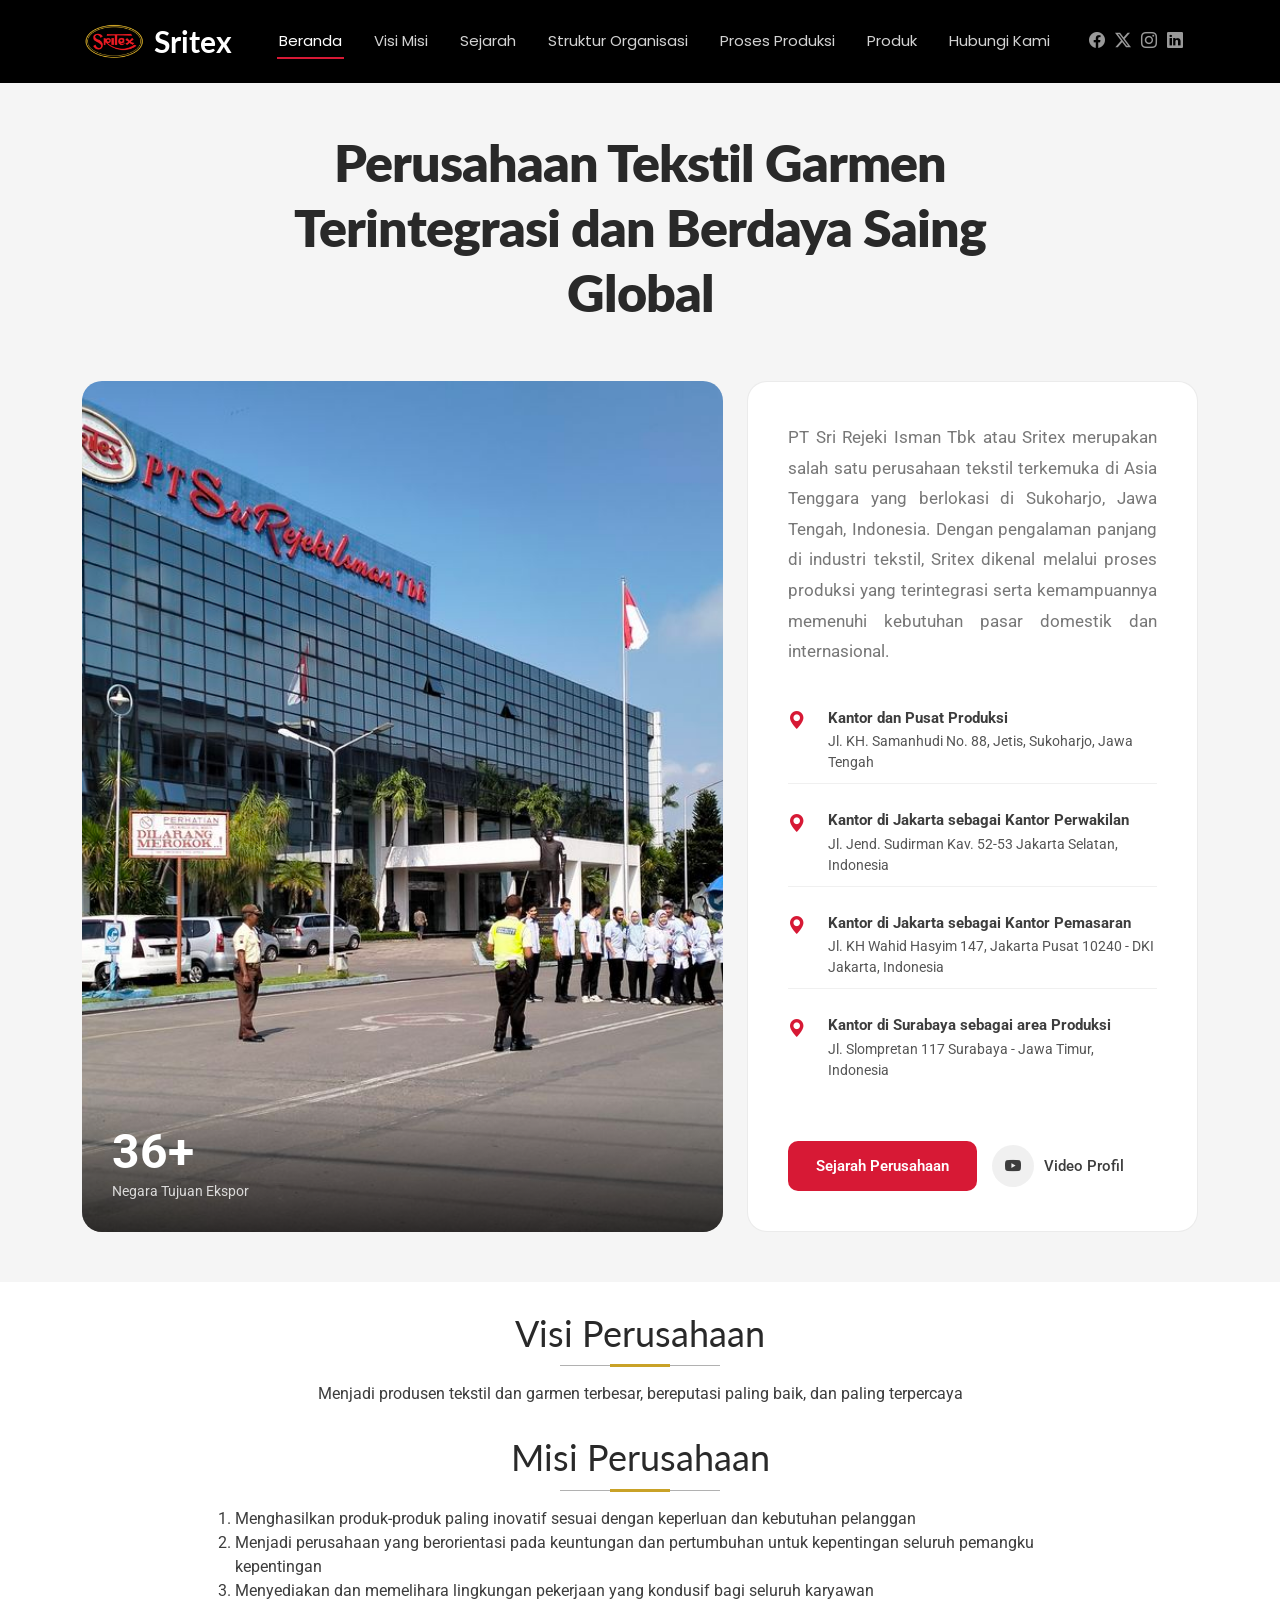
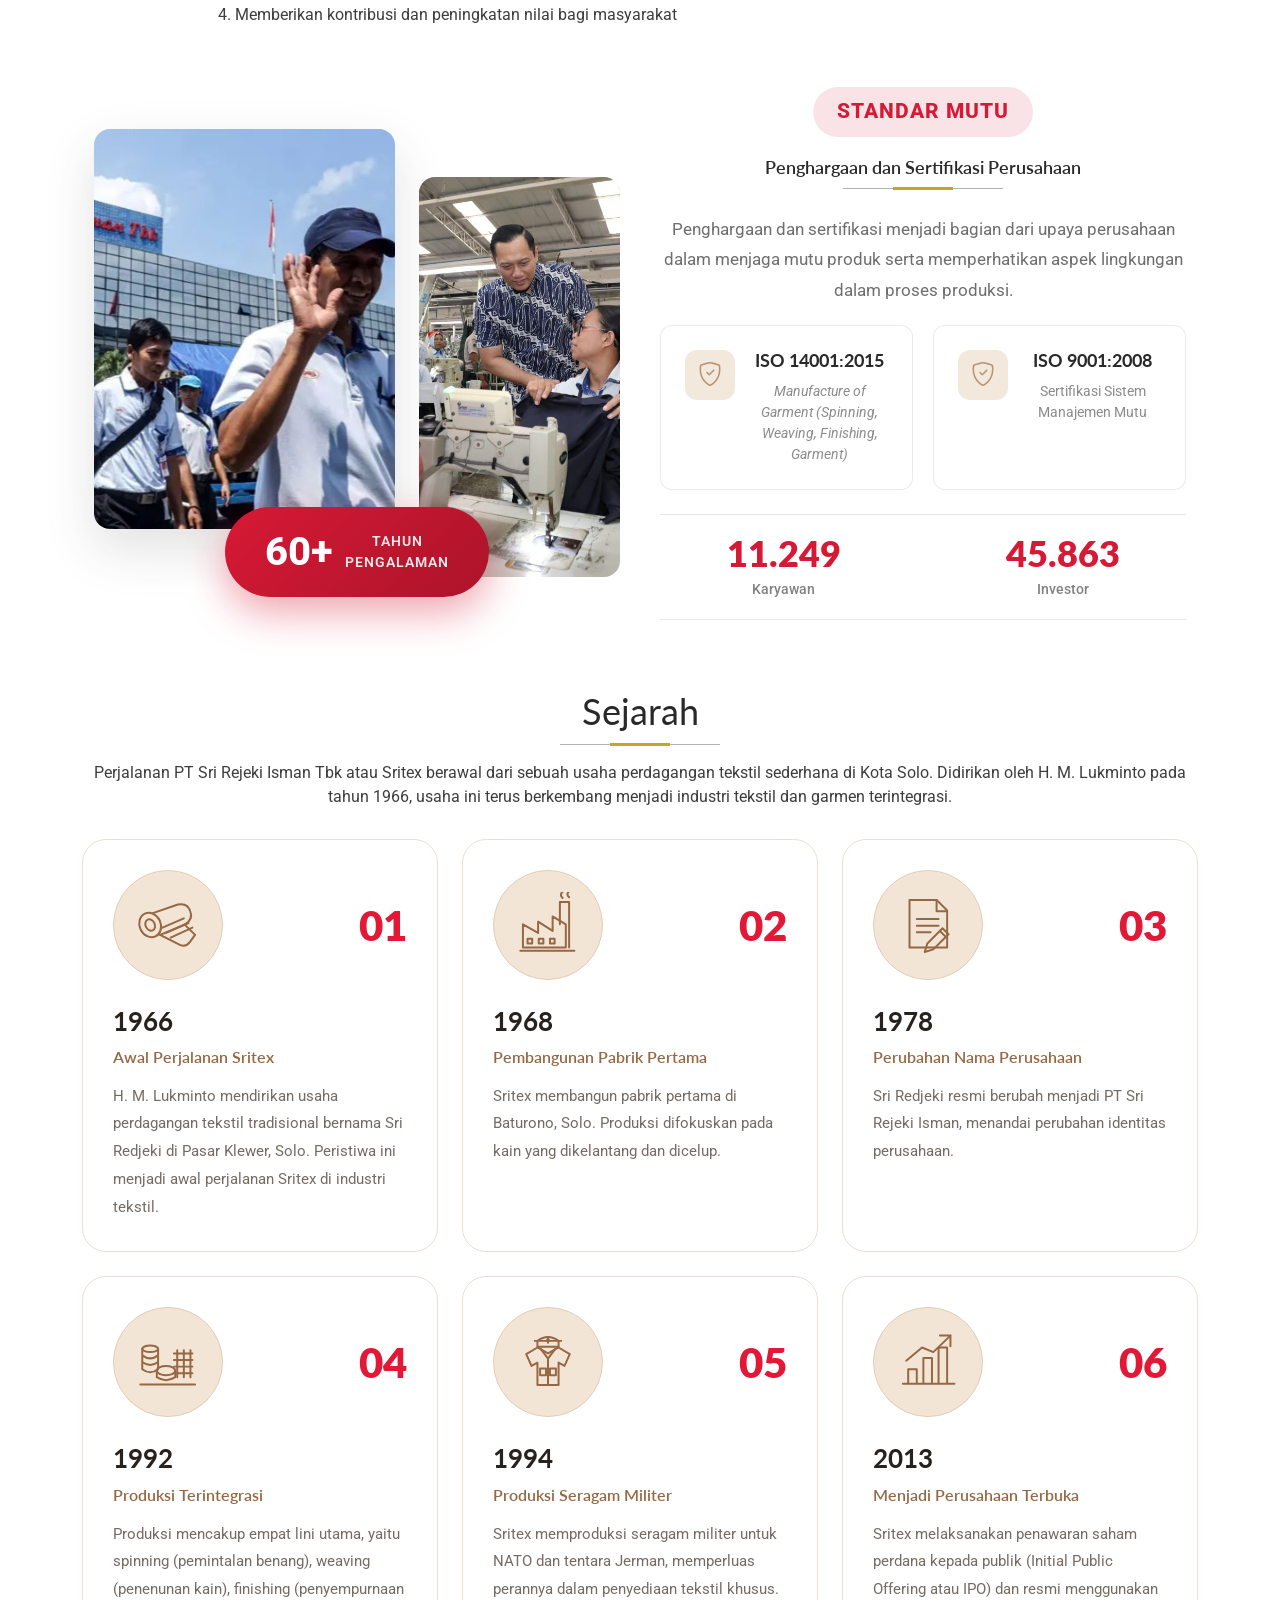
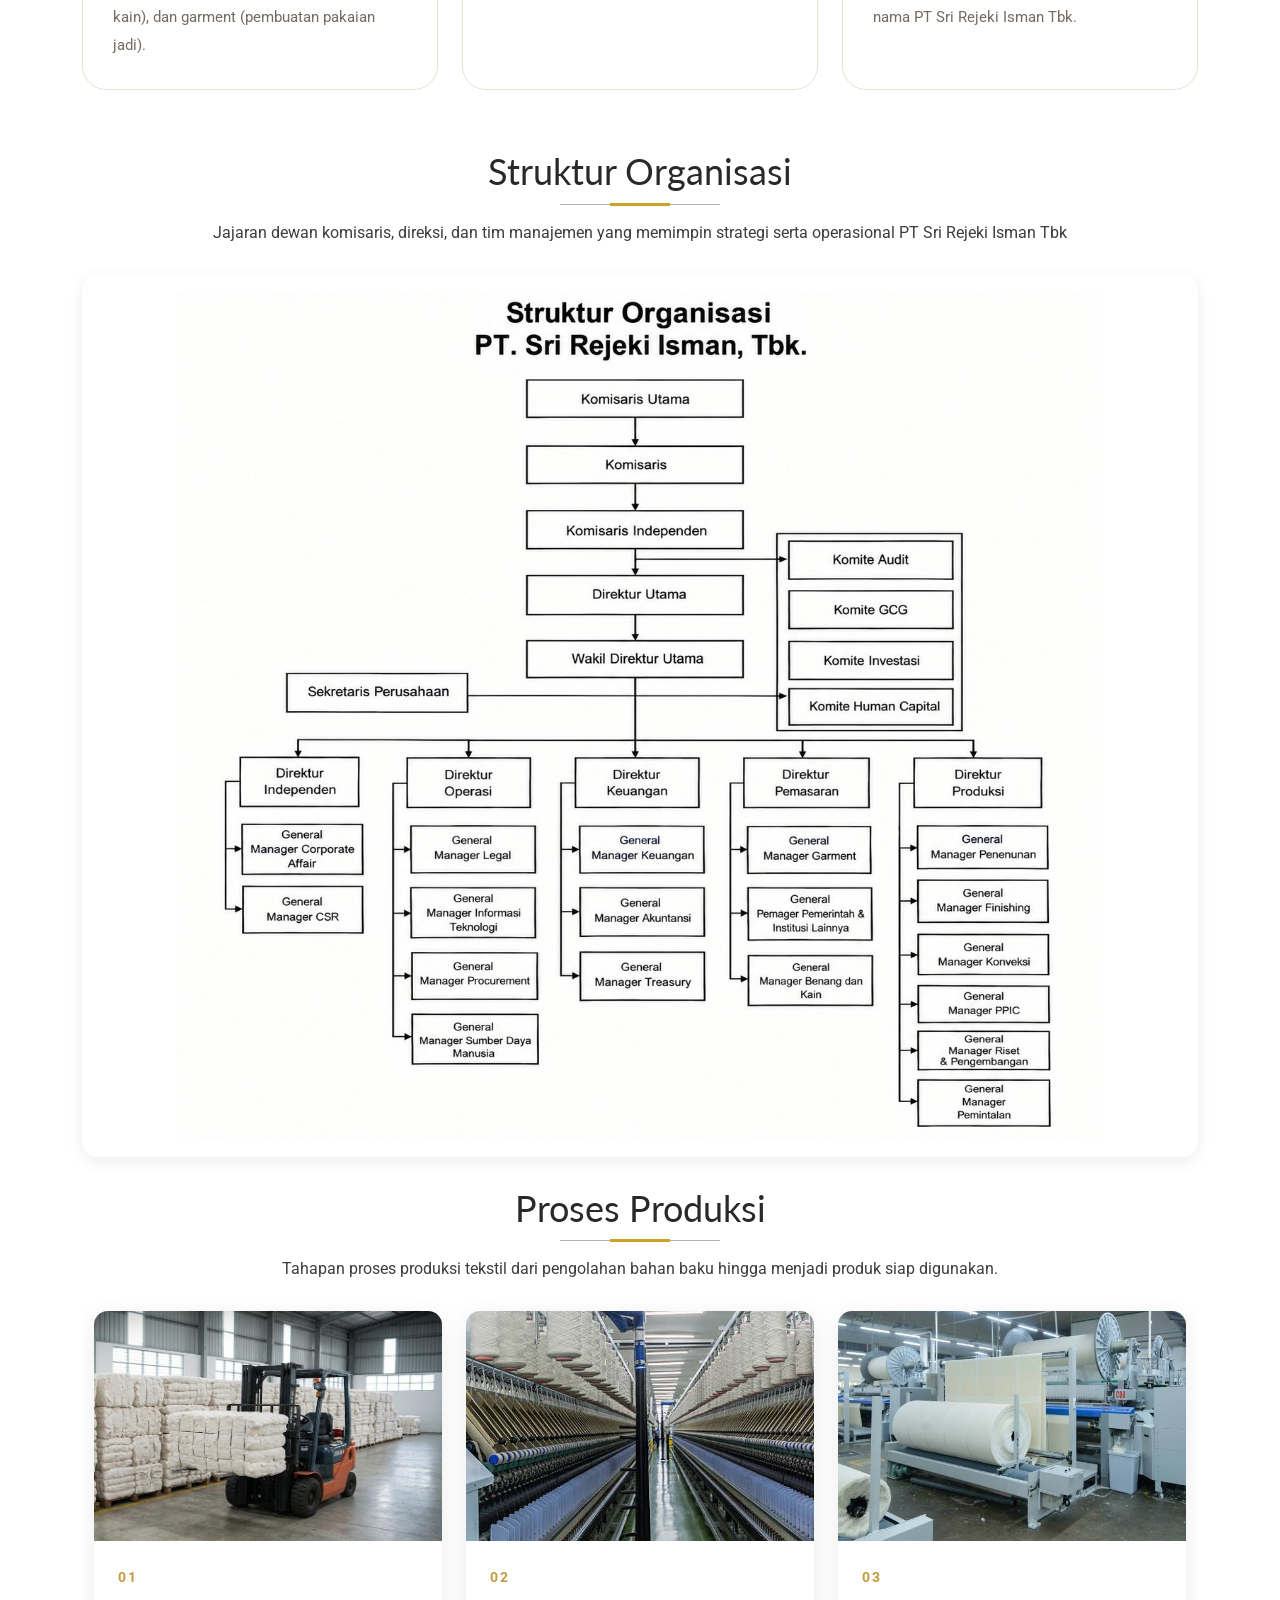
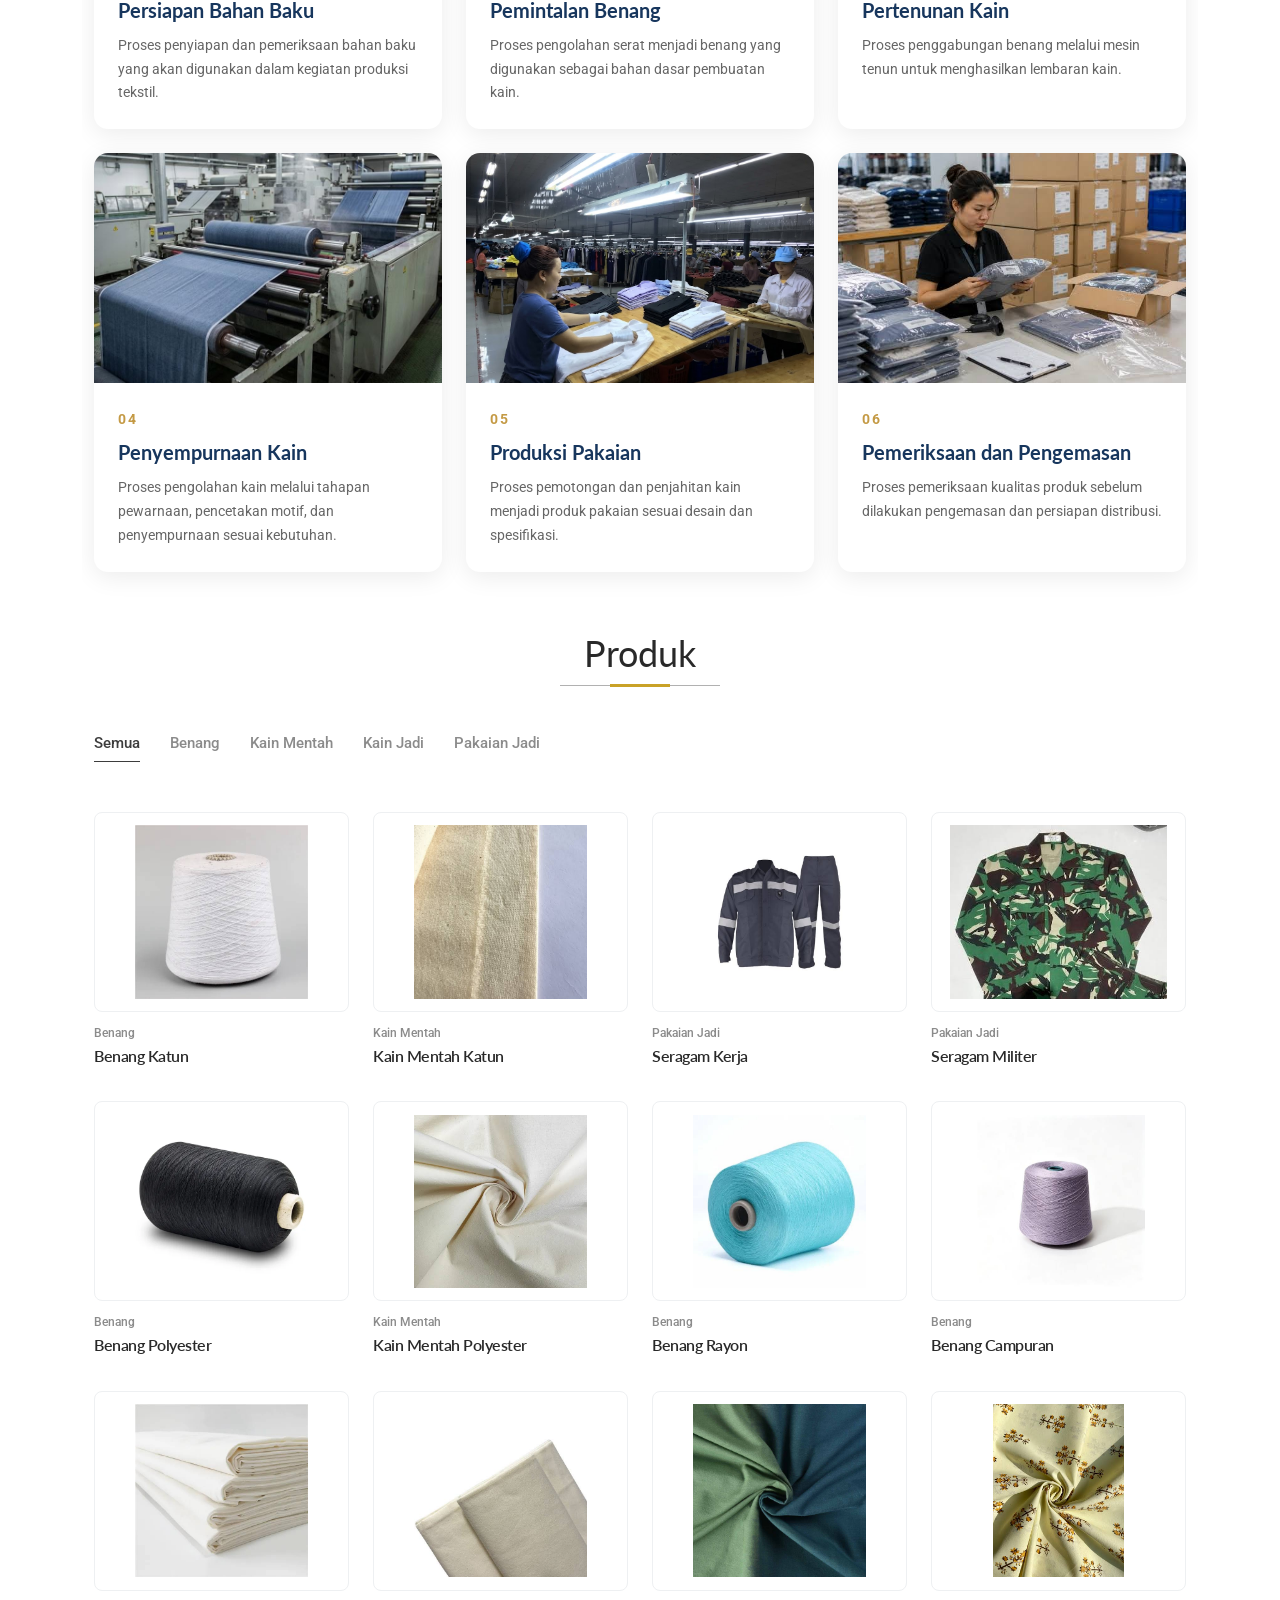
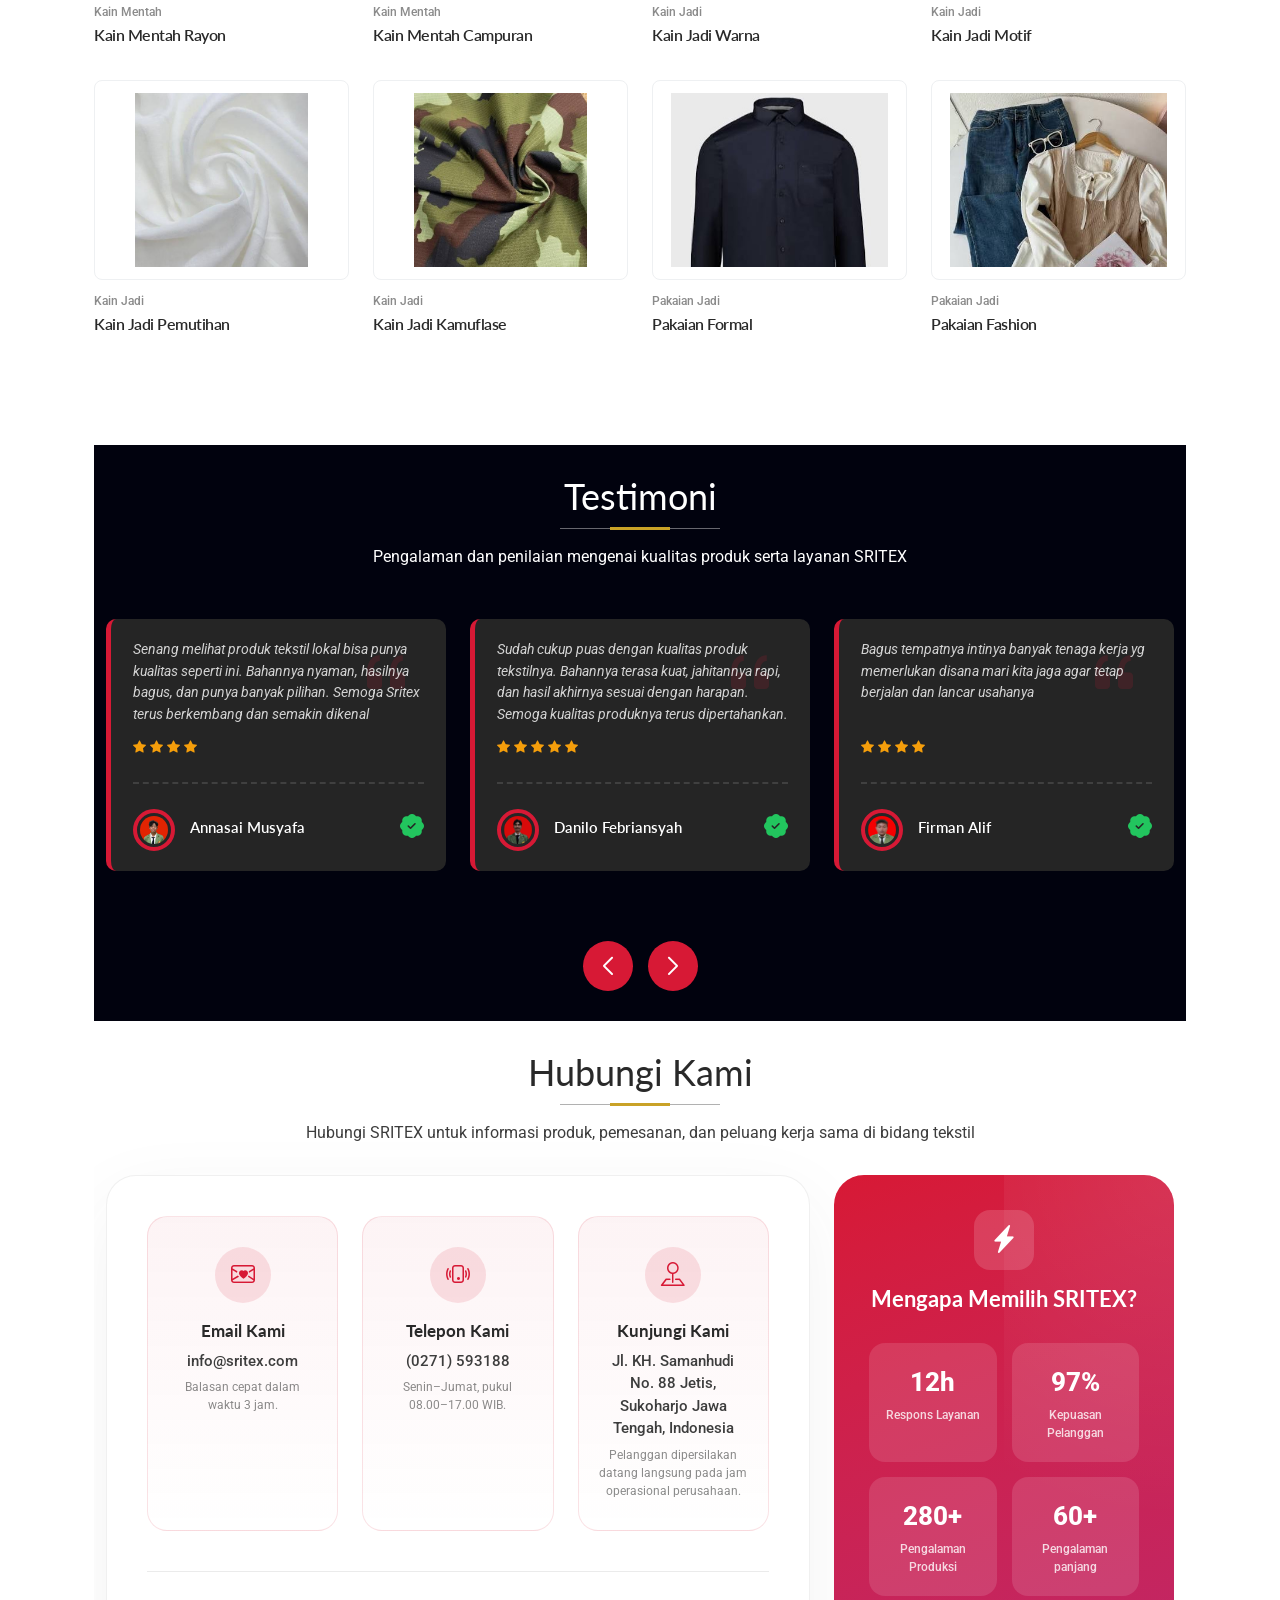
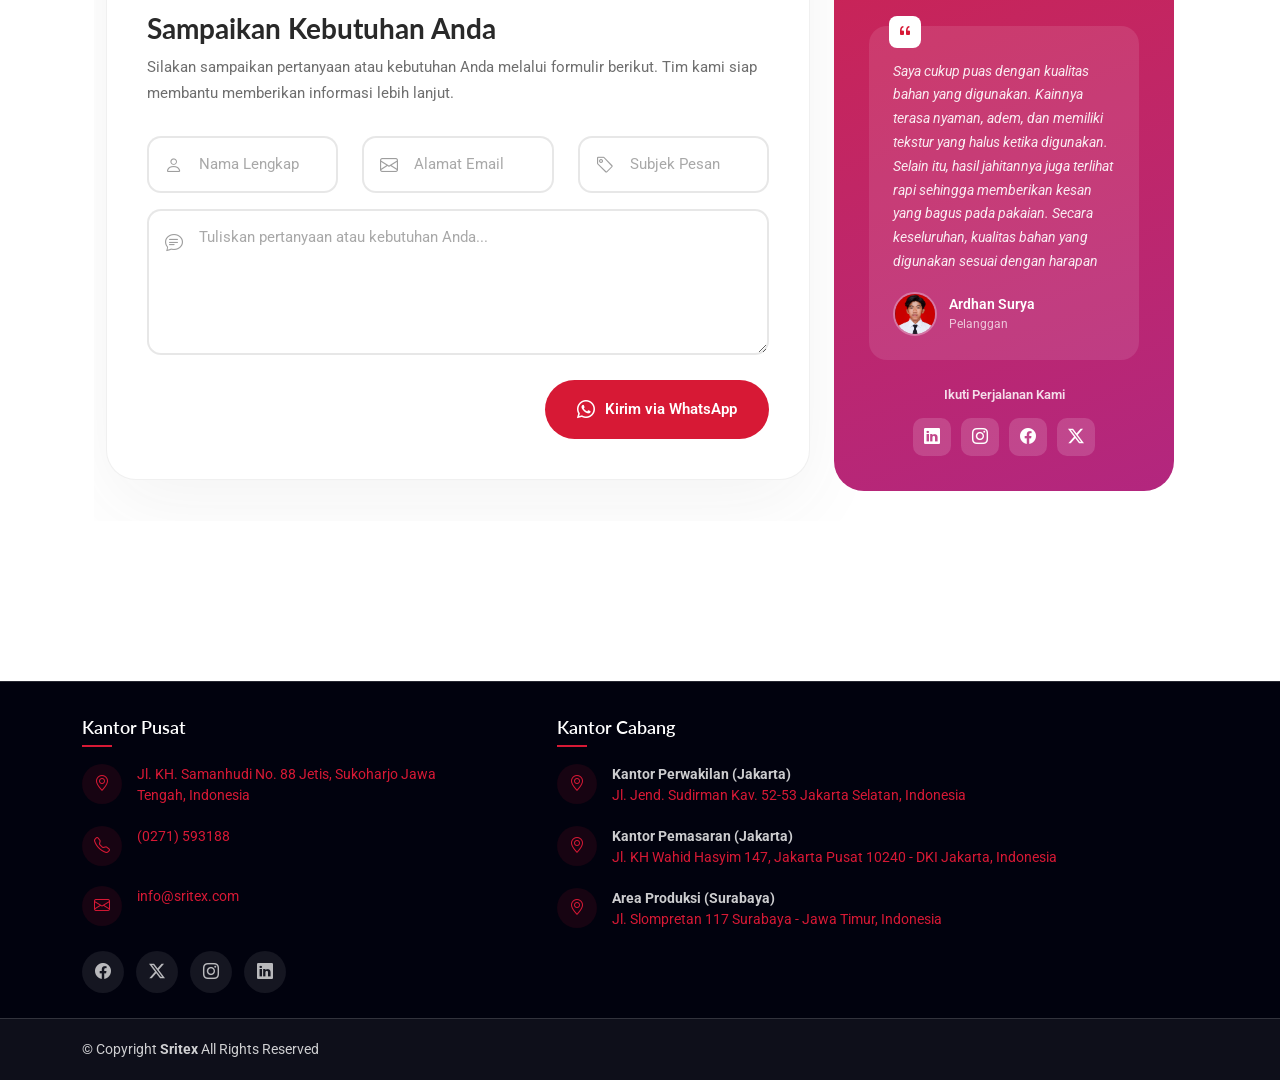
==== commit 60f6a6c9: "danilo" ====
--- a/index.html
+++ b/index.html
@@ -992,7 +992,7 @@
             <div class="testimonial-quote">
               <i class="bi bi-quote"></i>
             </div>
-            <p class="testimonial-text">Ketersediaan produk benang dan kain memberikan pilihan yang beragam untuk kebutuhan industri. Kualitas produk menjadi aspek penting dalam proses pemilihan bahan baku.</p>
+            <p class="testimonial-text">Sudah cukup puas dengan kualitas produk tekstilnya. Bahannya terasa kuat, jahitannya rapi, dan hasil akhirnya sesuai dengan harapan. Semoga kualitas produknya terus dipertahankan.</p>
             <div class="stars-rating">
               <i class="bi bi-star-fill"></i>
               <i class="bi bi-star-fill"></i>
@@ -1005,7 +1005,7 @@
                 <img src="assets/img/person/orang3.png" alt="Profile Image">
               </div>
               <div class="author-details">
-                <h4>Bagas Sahasika</h4>
+                <h4>Danilo Febriansyah</h4>
                 
               </div>
               <div class="verified-icon">
